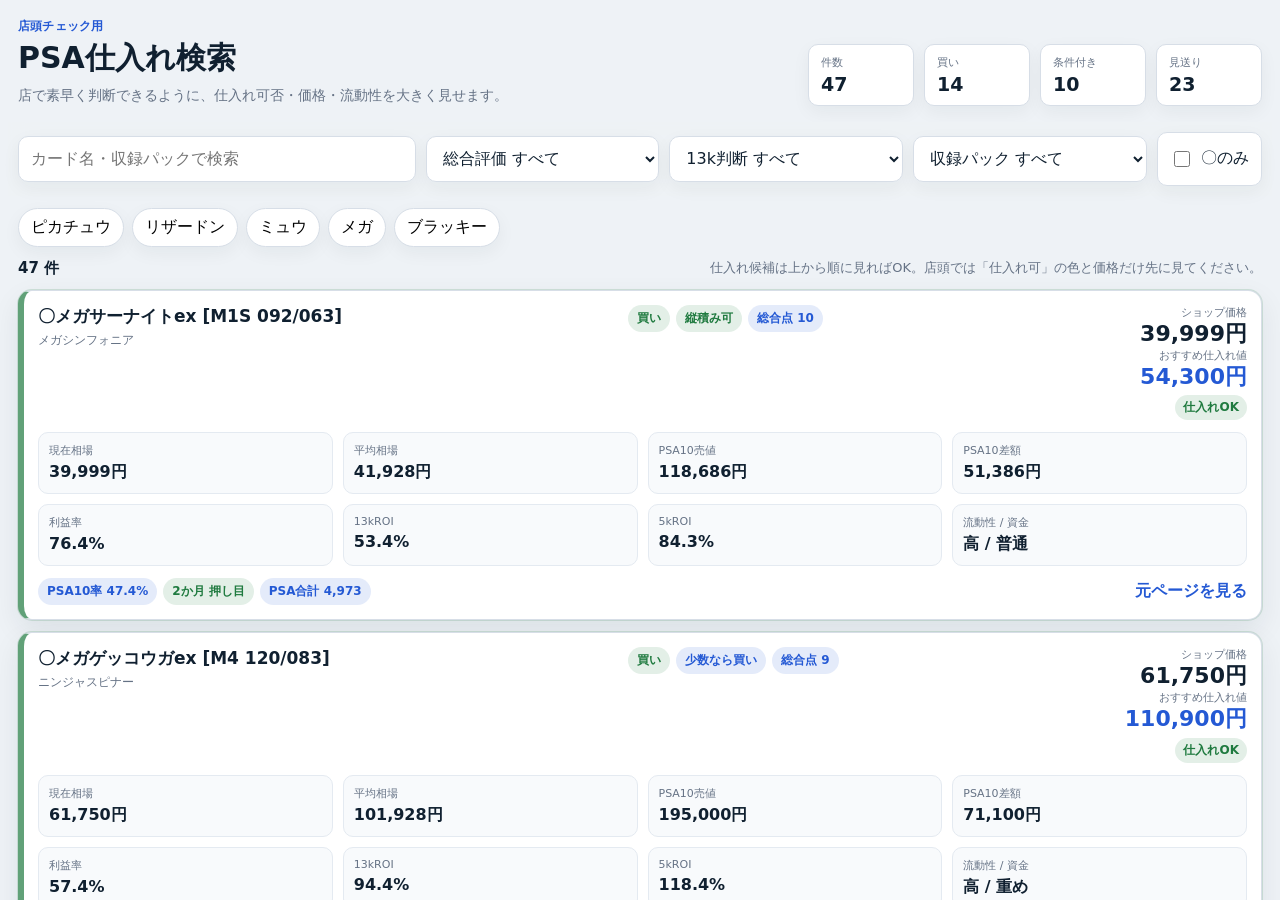
==== index.html @ 8cb0594c "Add files via upload" ====
<!doctype html>
<html lang="ja">
<head>
  <meta charset="utf-8" />
  <meta name="viewport" content="width=device-width, initial-scale=1" />
  <meta http-equiv="refresh" content="0; url=site/index.html" />
  <title>PSA仕入れ検索</title>
  <style>
    body {
      margin: 0;
      min-height: 100vh;
      display: grid;
      place-items: center;
      font-family: system-ui, -apple-system, BlinkMacSystemFont, "Segoe UI", sans-serif;
      background: #eef2f6;
      color: #102030;
    }
    a {
      color: #2459d4;
    }
  </style>
</head>
<body>
  <p>移動しています。<a href="site/index.html">開けない場合はこちら</a></p>
</body>
</html>
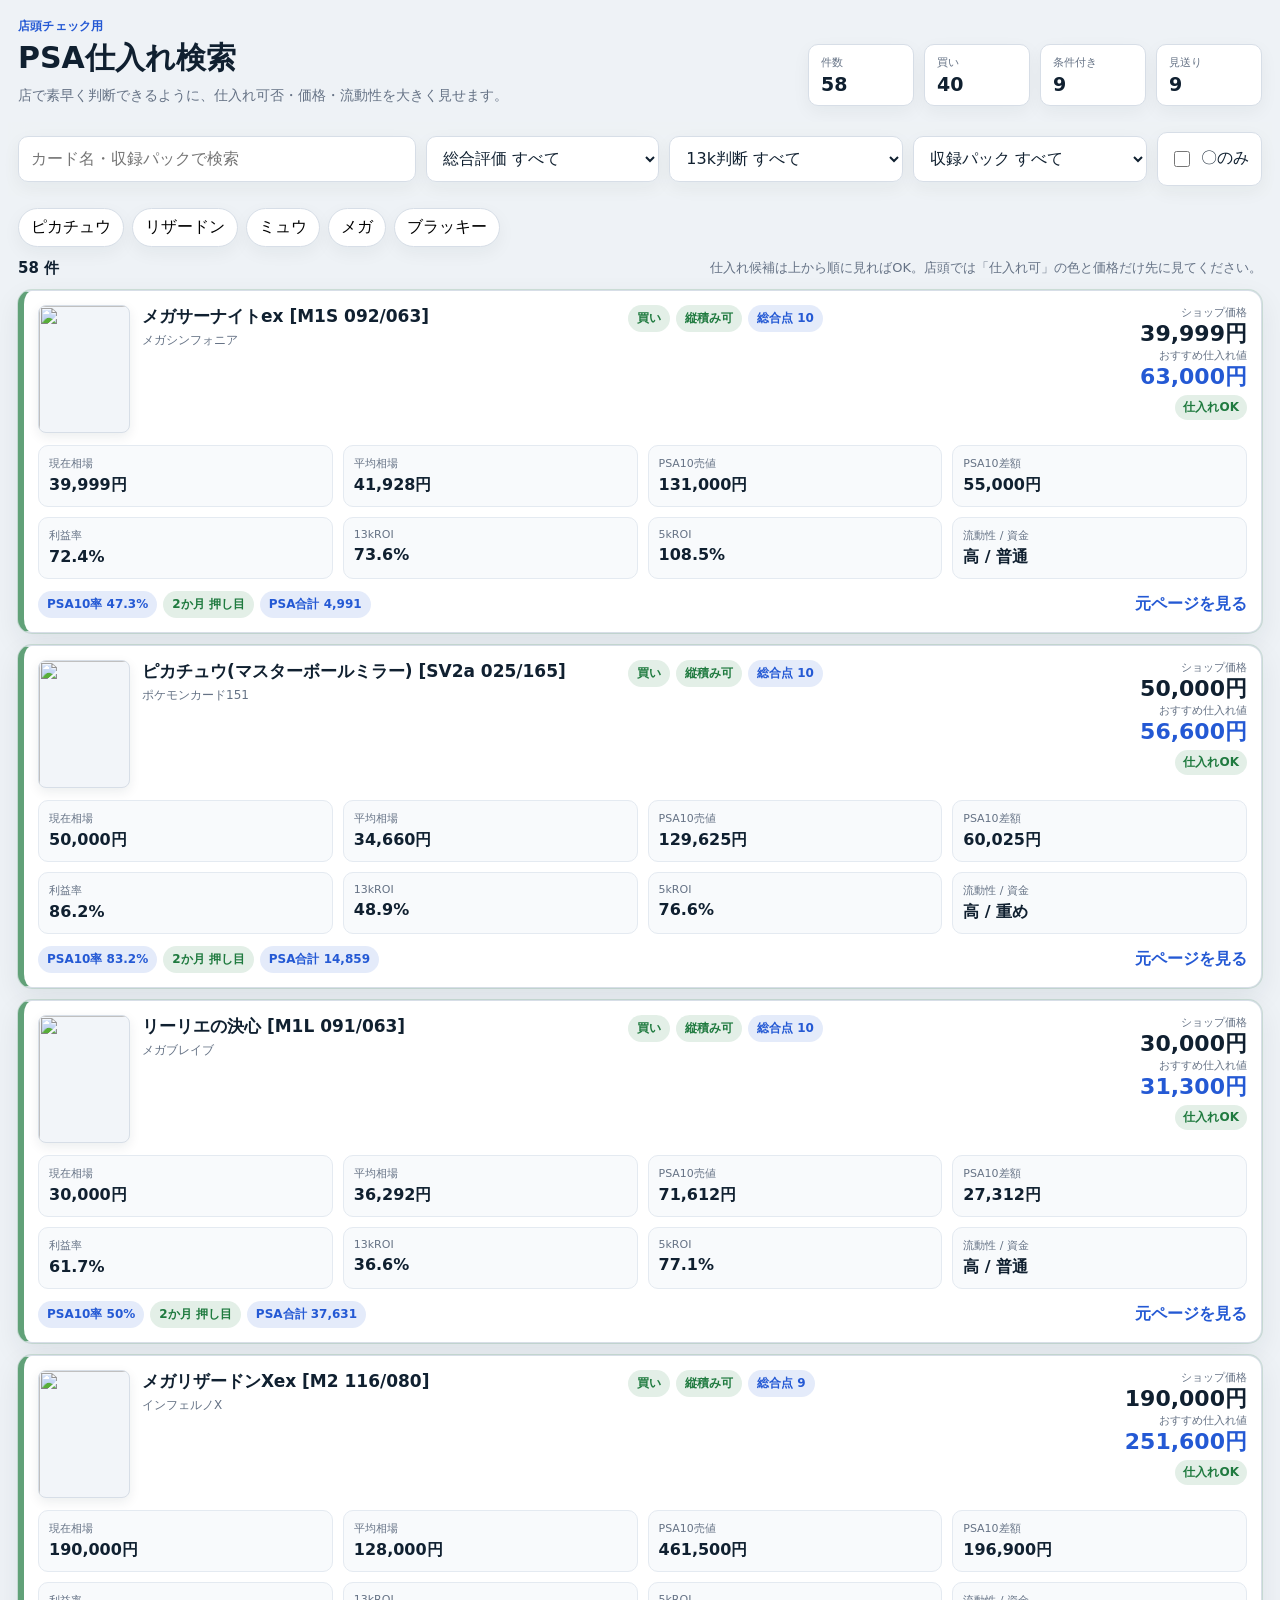
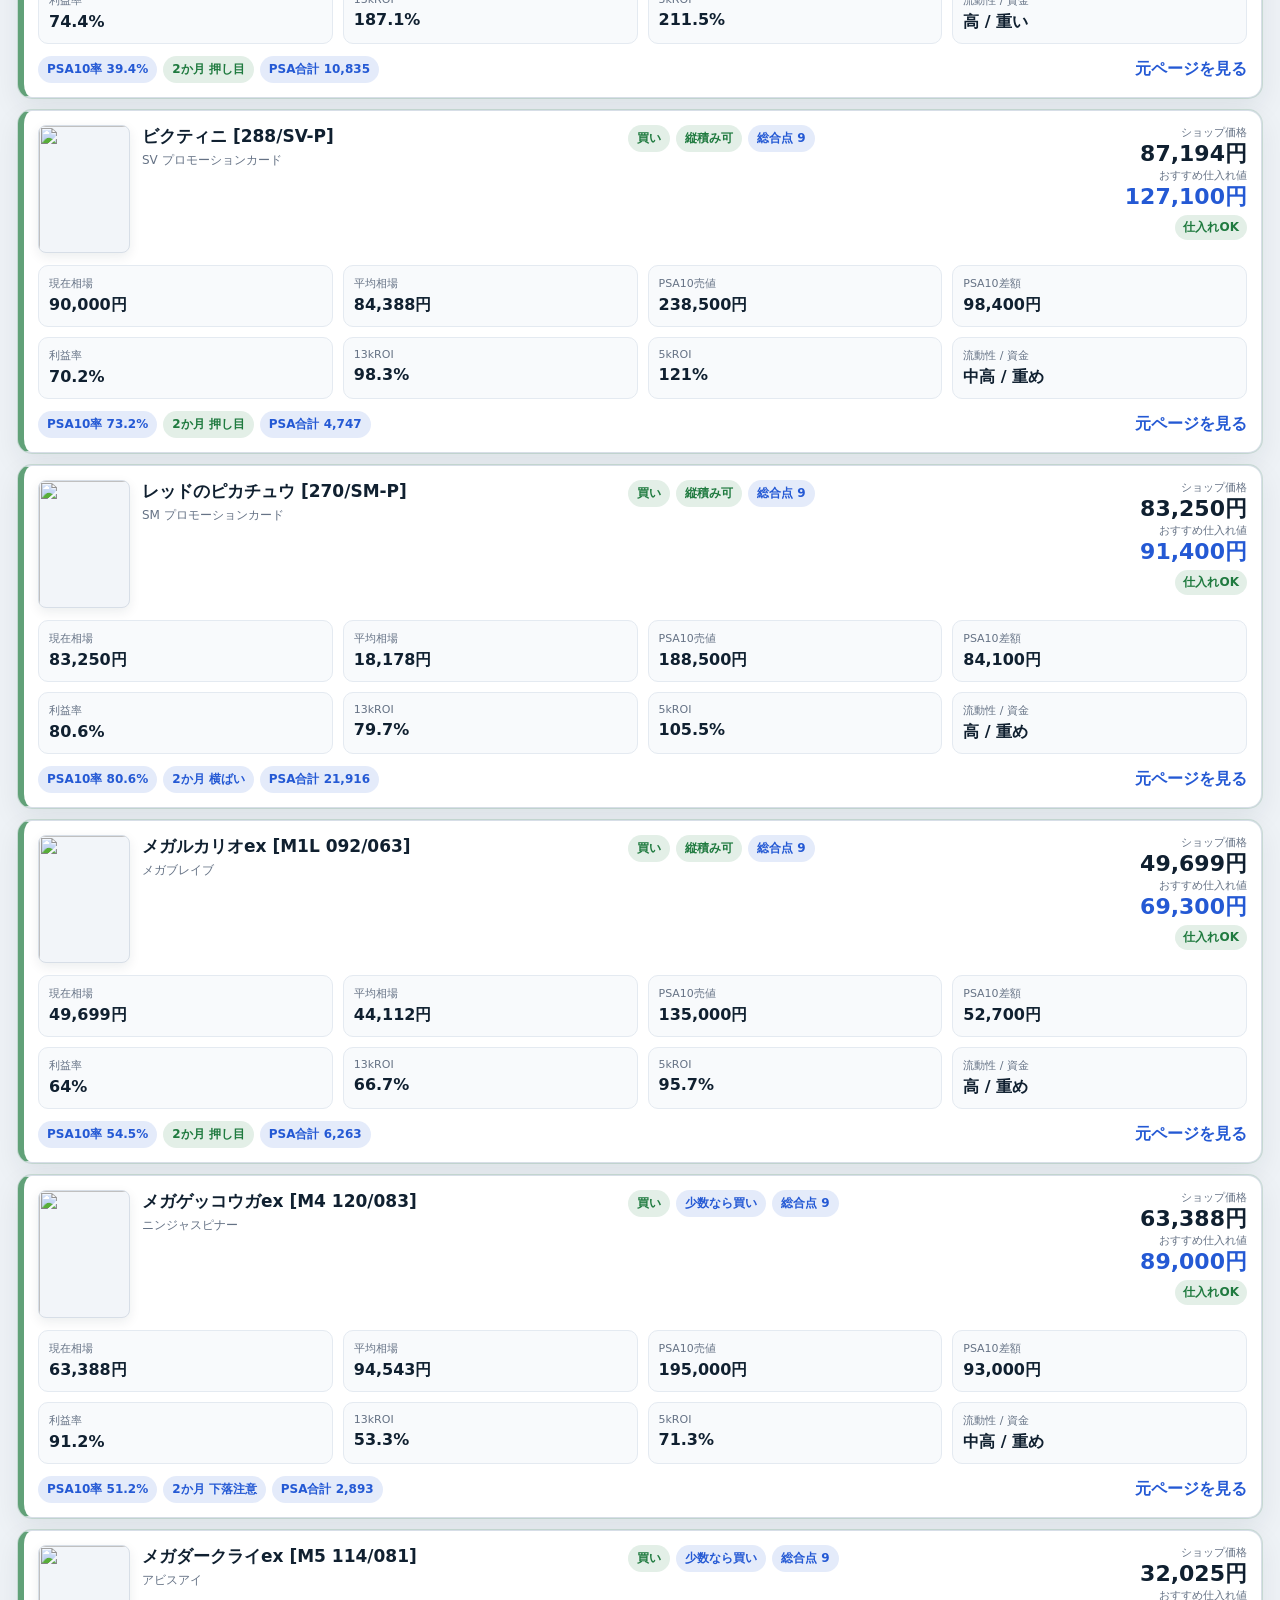
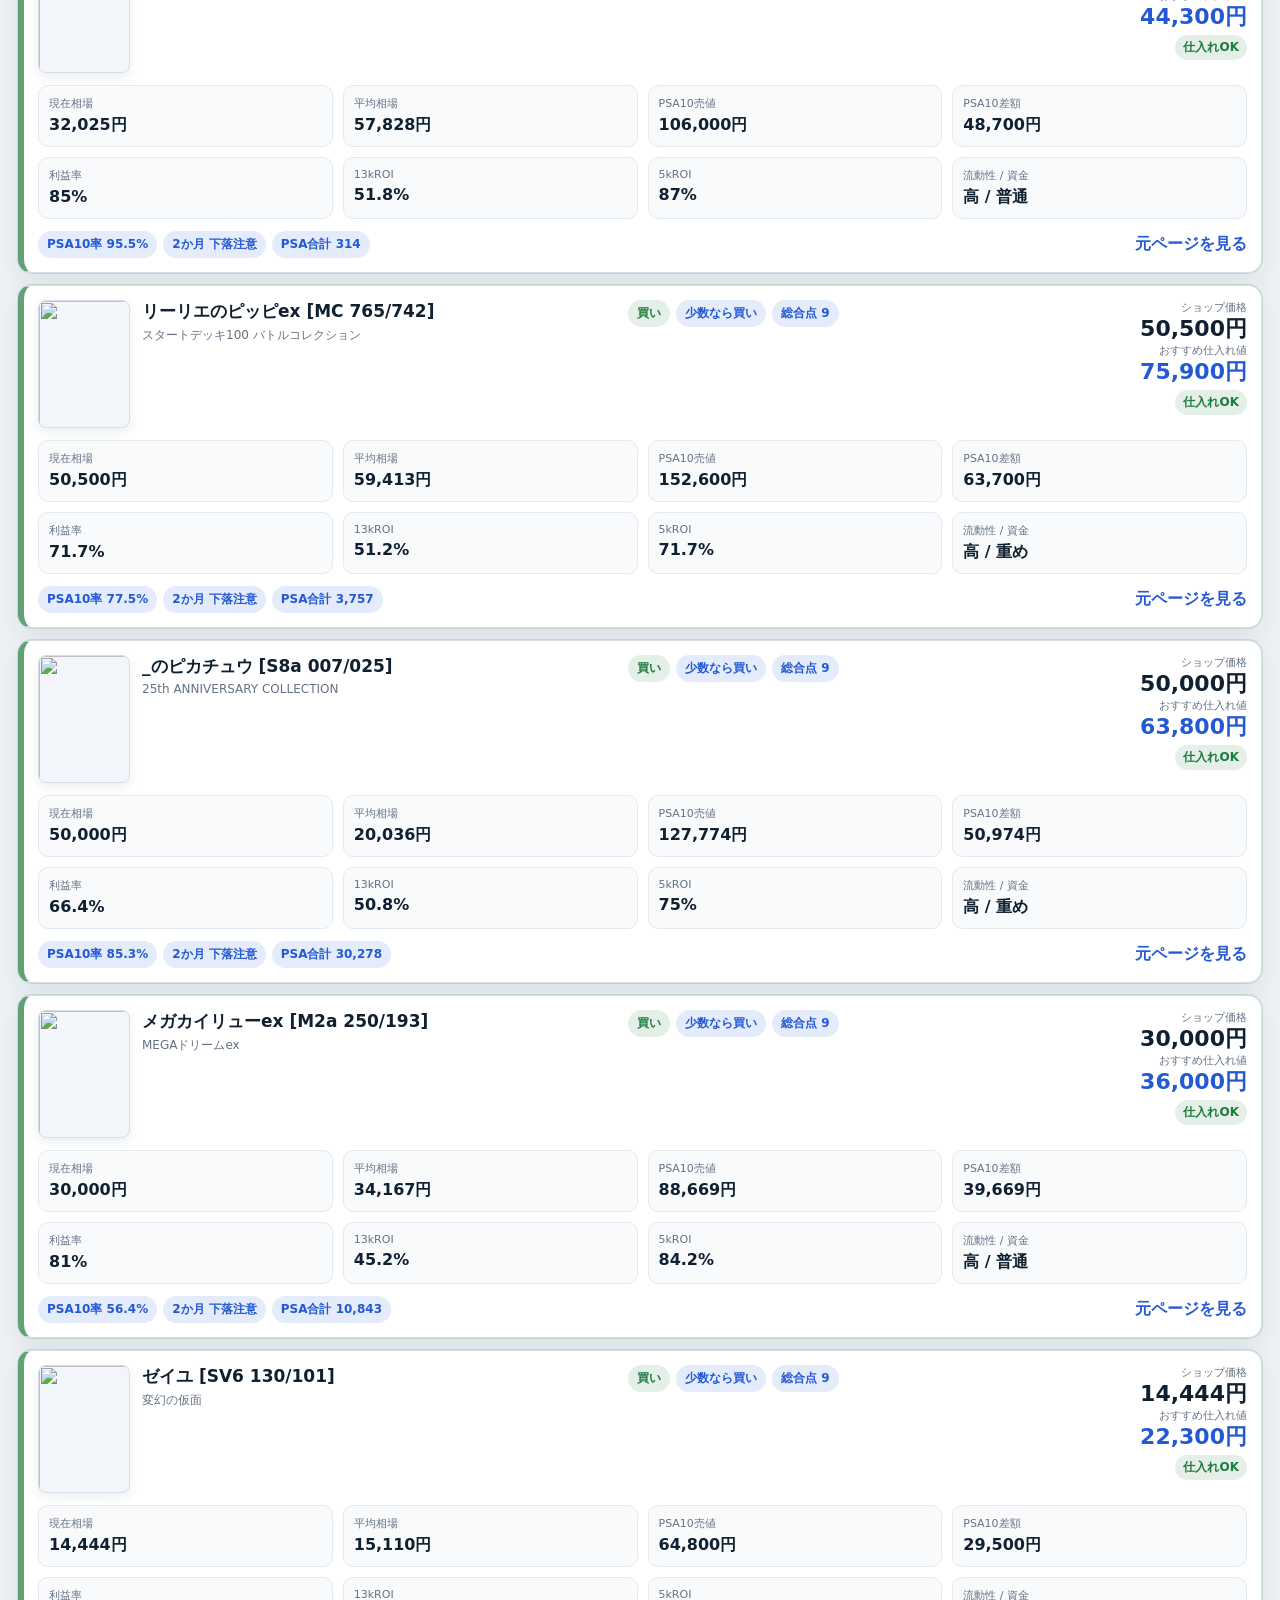
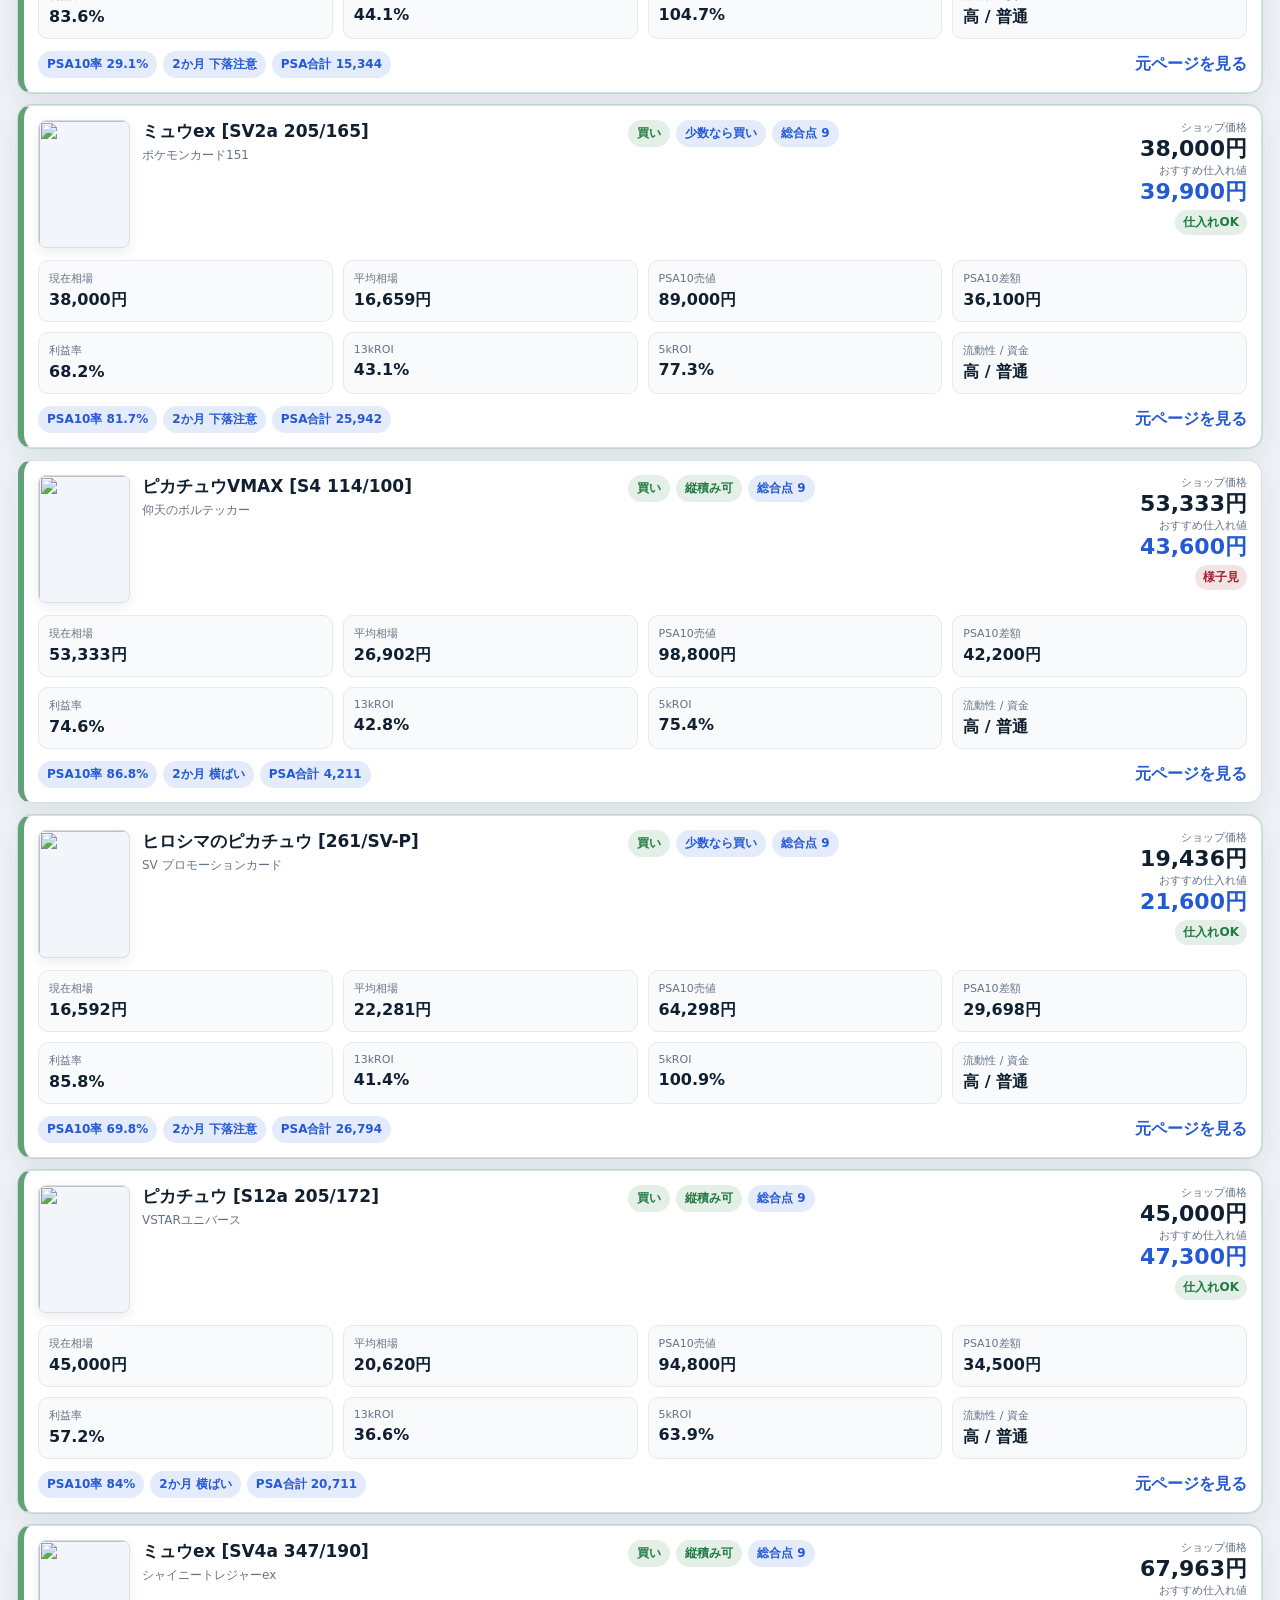
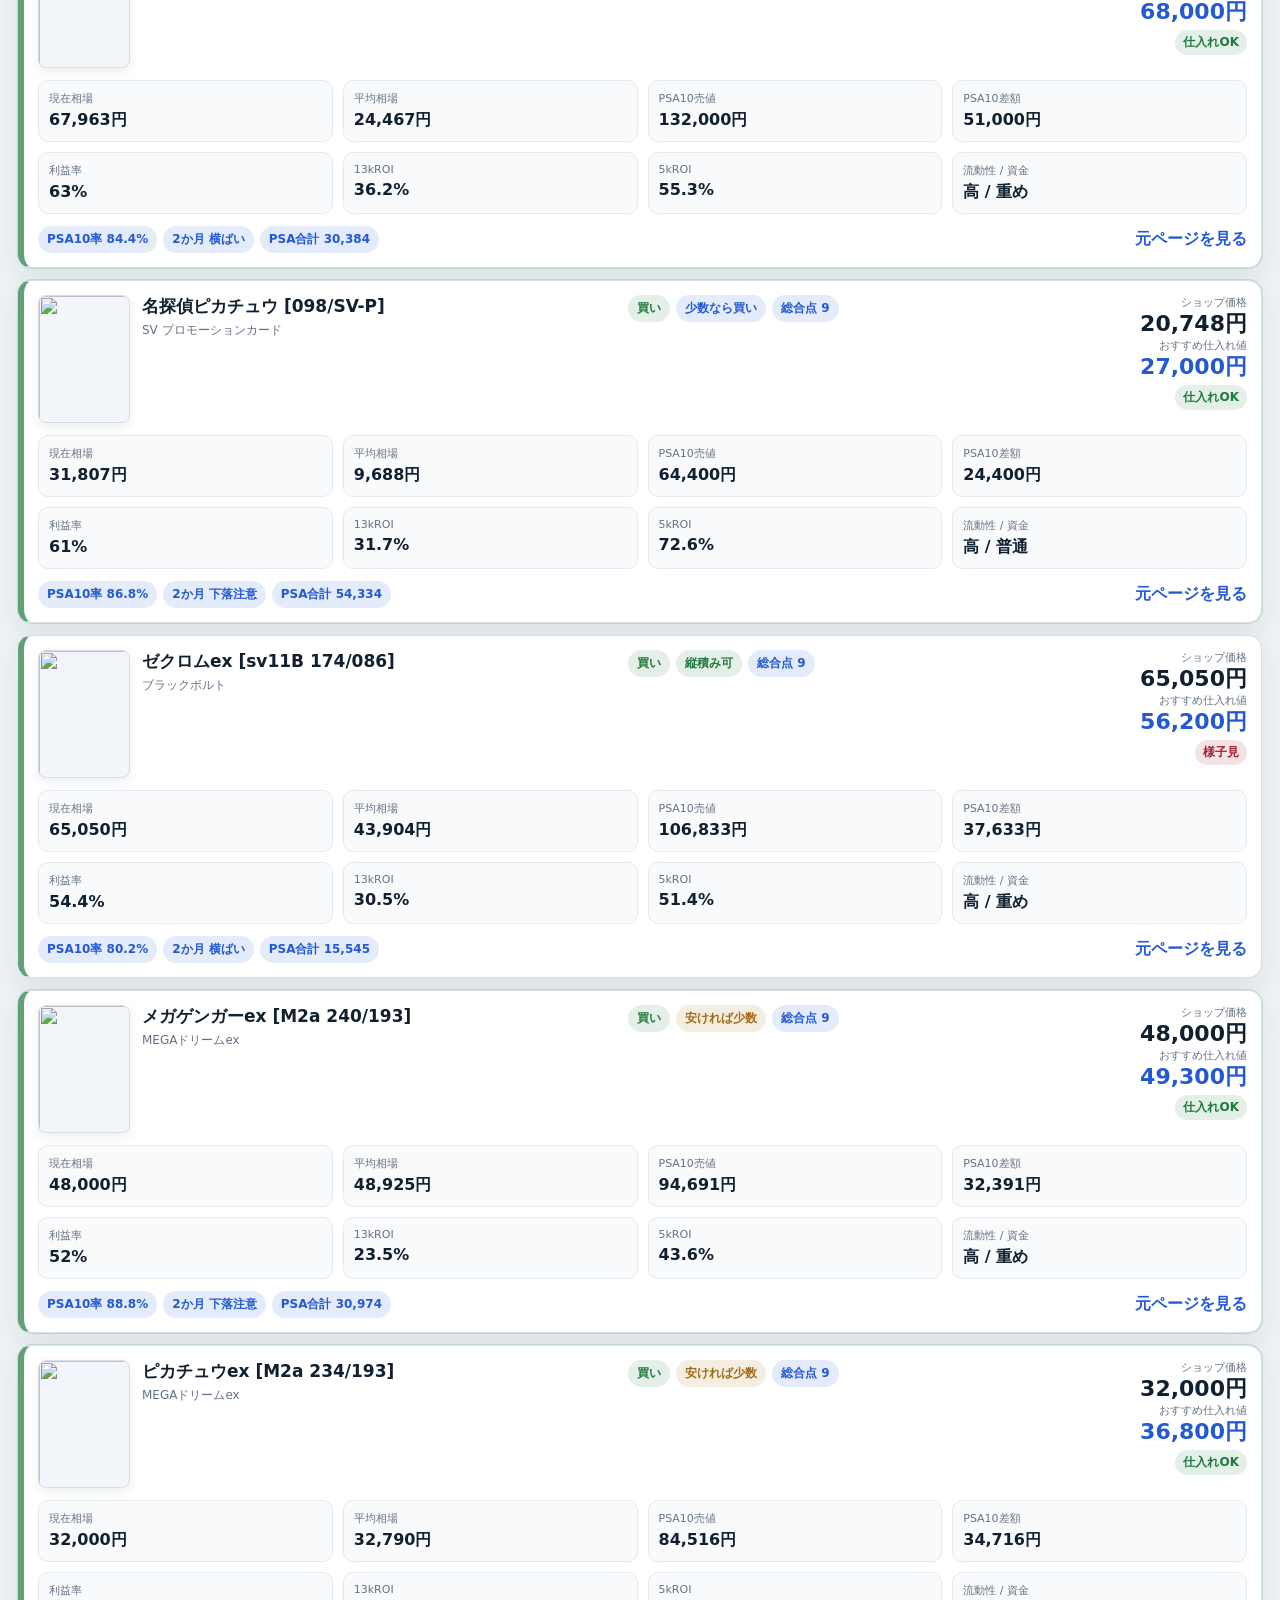
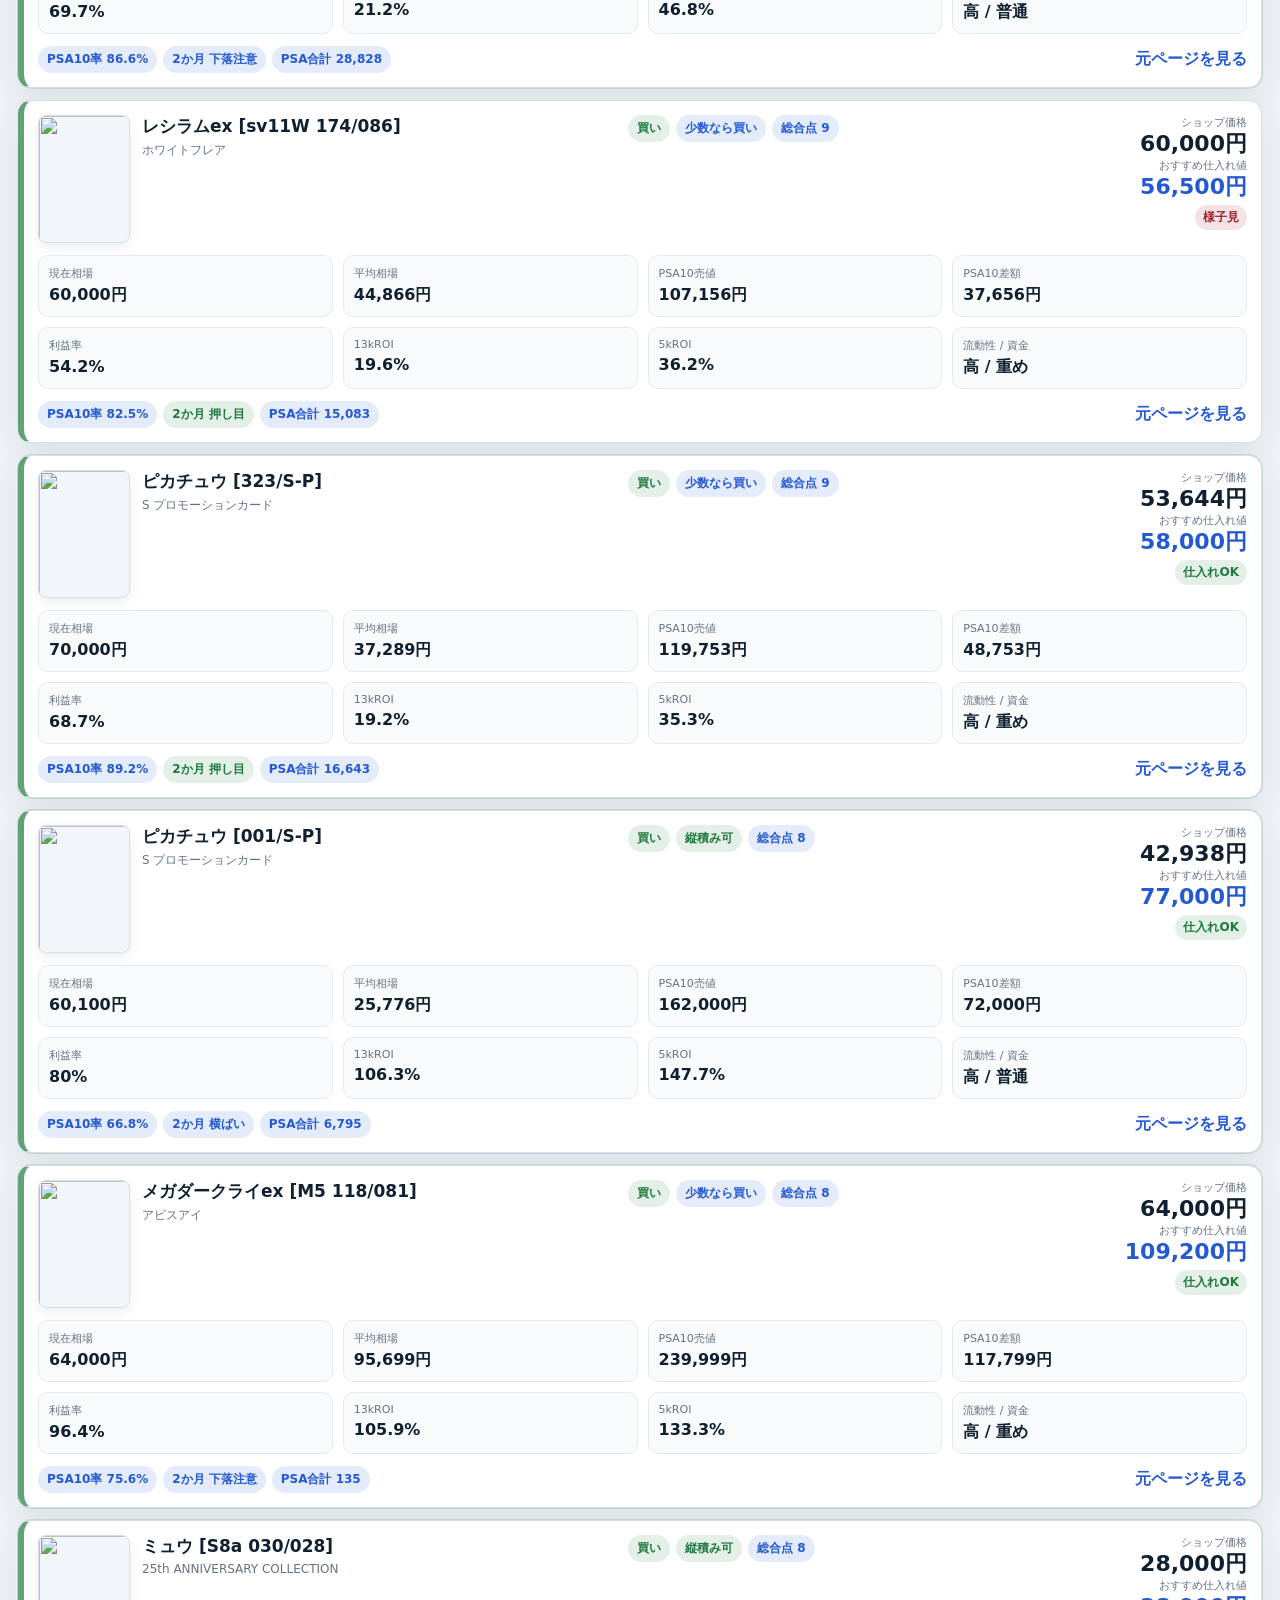
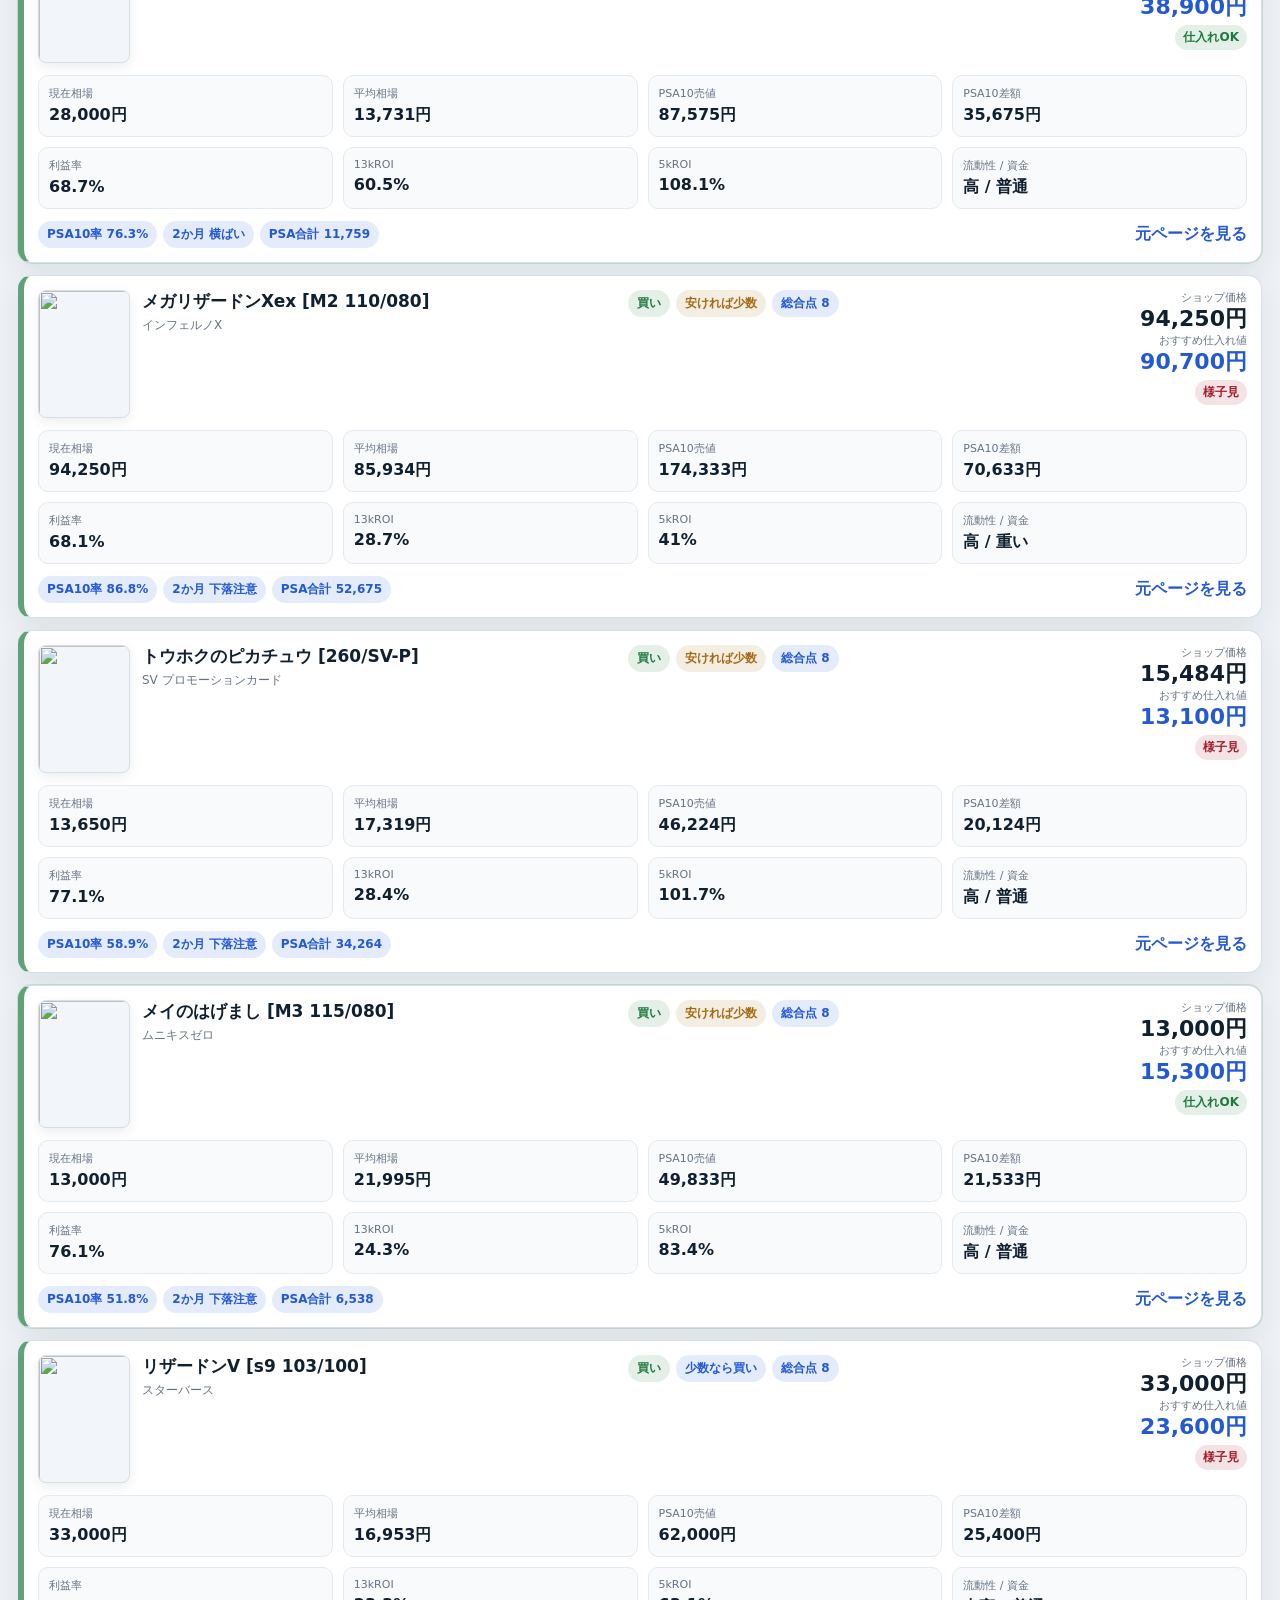
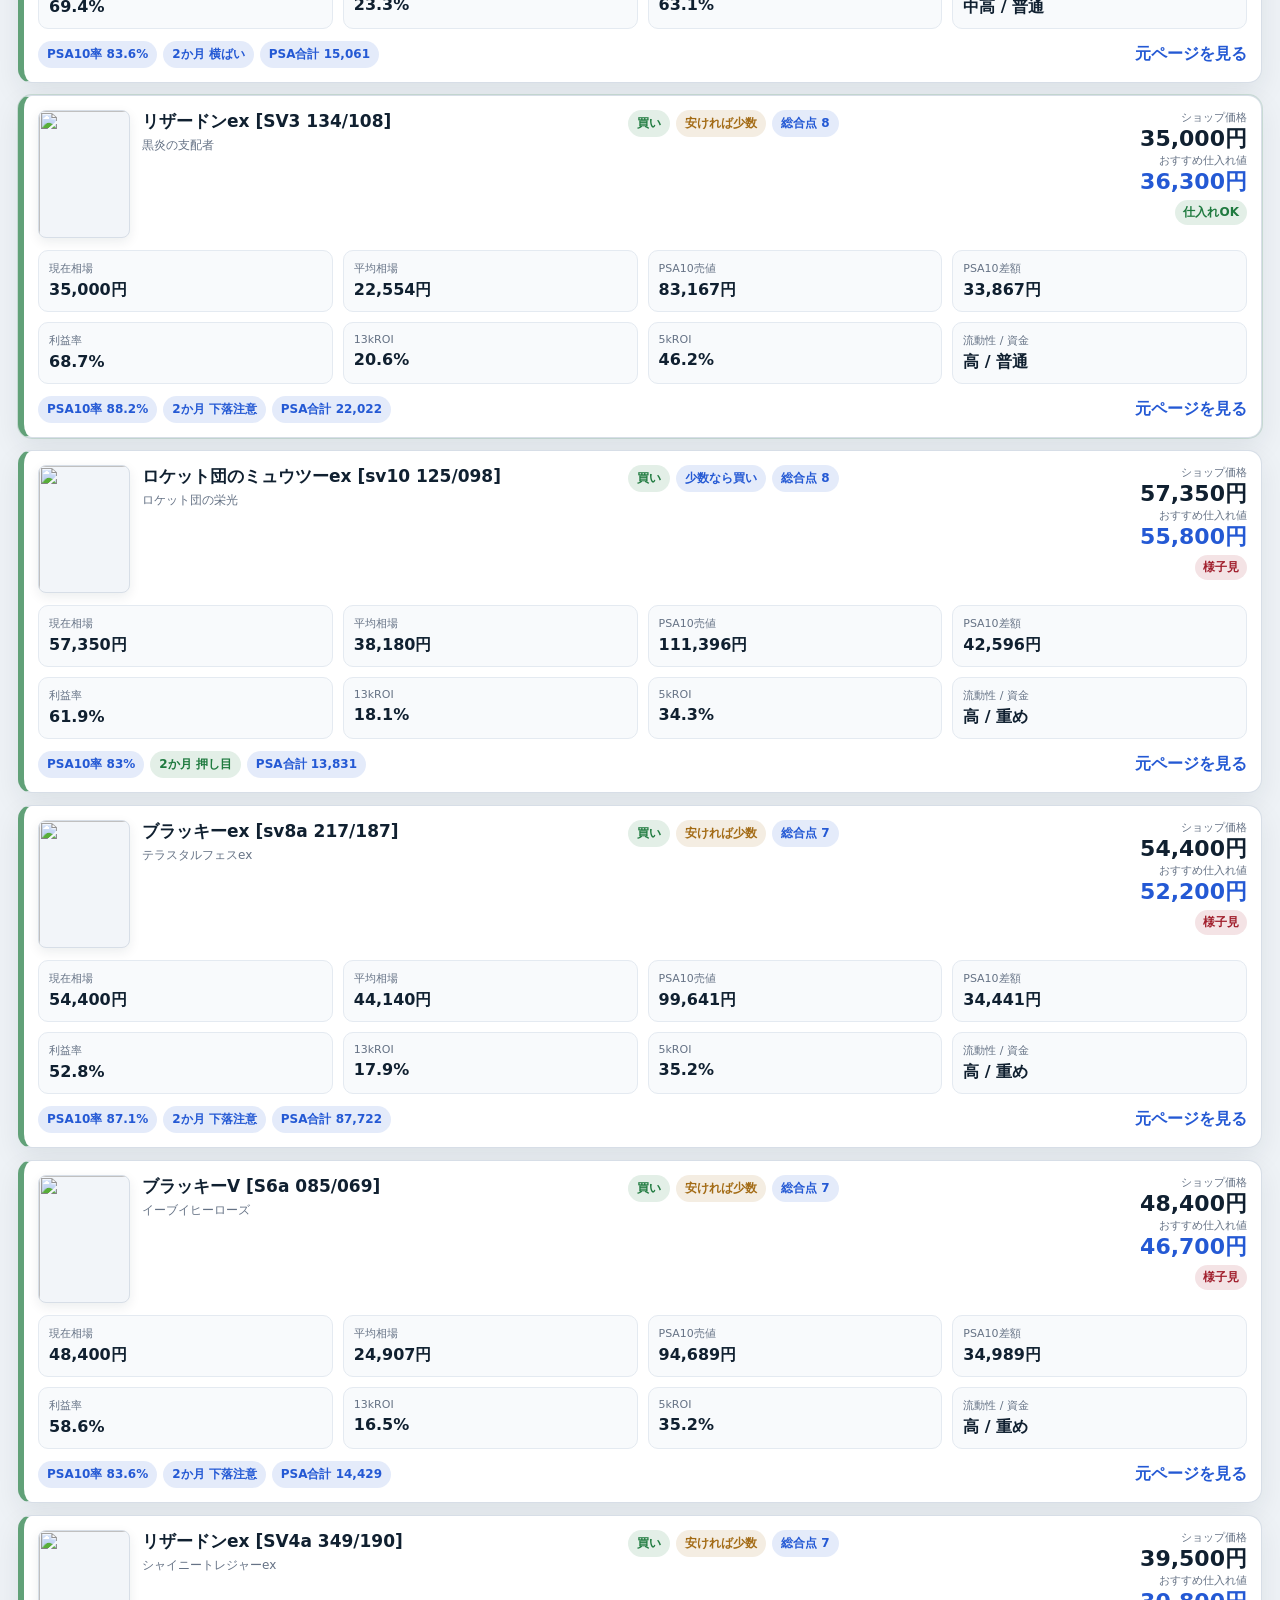
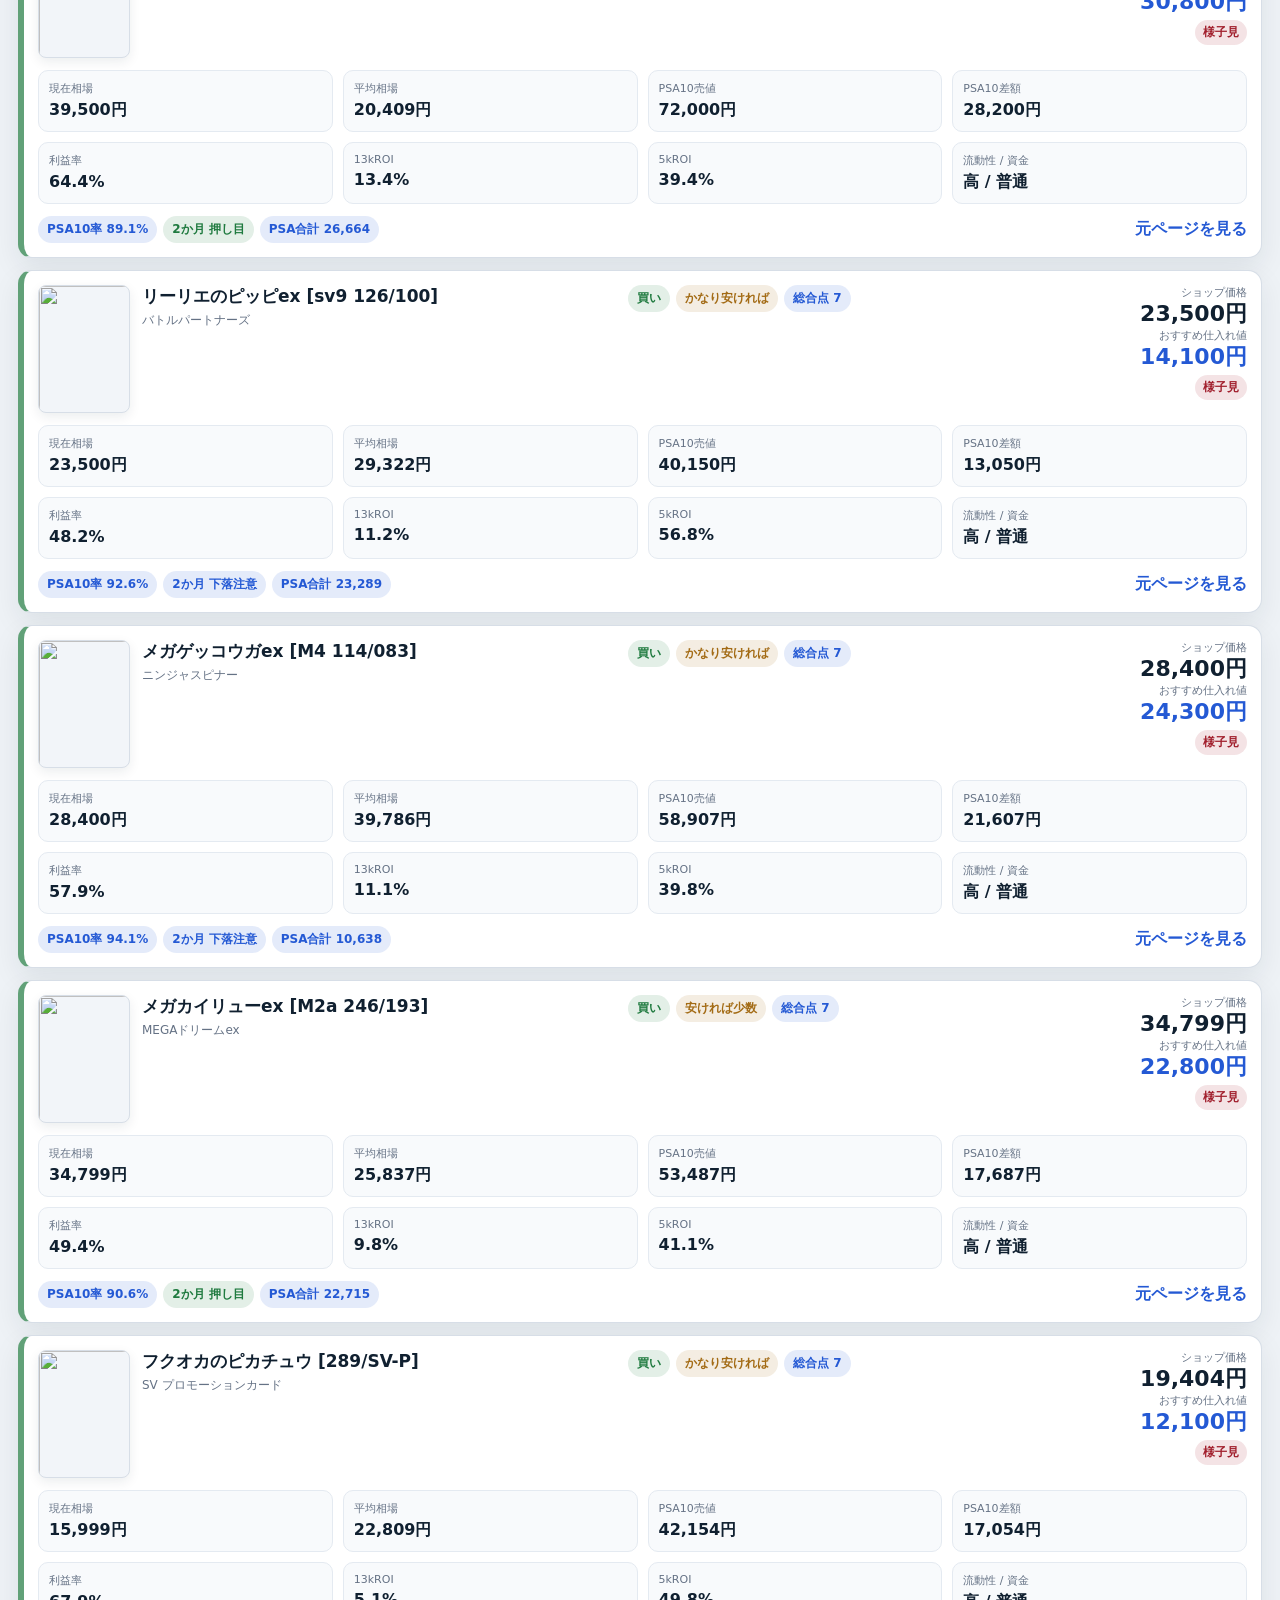
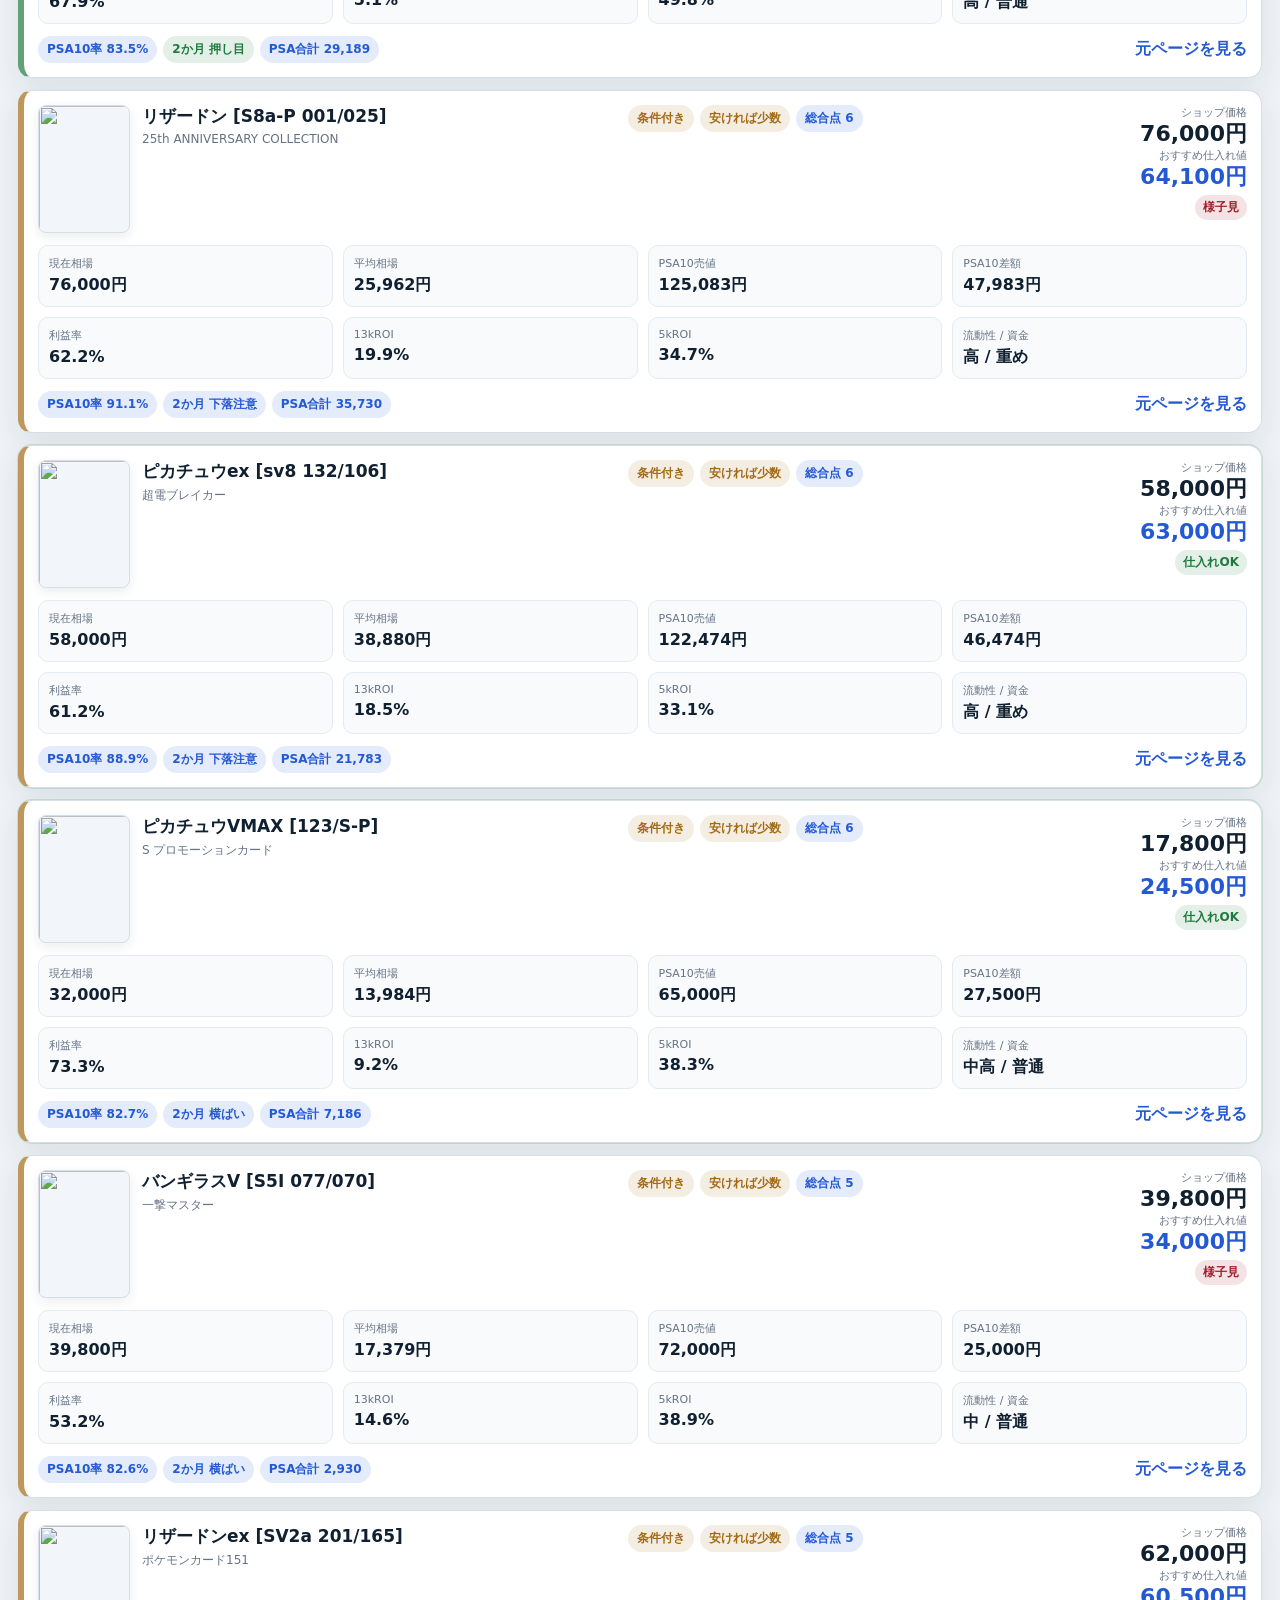
==== commit a280af56: "Add files via upload" ====
--- a/index.html
+++ b/index.html
@@ -3,24 +3,64 @@
 <head>
   <meta charset="utf-8" />
   <meta name="viewport" content="width=device-width, initial-scale=1" />
-  <meta http-equiv="refresh" content="0; url=site/index.html" />
   <title>PSA仕入れ検索</title>
-  <style>
-    body {
-      margin: 0;
-      min-height: 100vh;
-      display: grid;
-      place-items: center;
-      font-family: system-ui, -apple-system, BlinkMacSystemFont, "Segoe UI", sans-serif;
-      background: #eef2f6;
-      color: #102030;
-    }
-    a {
-      color: #2459d4;
-    }
-  </style>
+  <meta name="theme-color" content="#f4f6f8" />
+  <link rel="stylesheet" href="./styles.css" />
 </head>
 <body>
-  <p>移動しています。<a href="site/index.html">開けない場合はこちら</a></p>
+  <main class="app">
+    <header class="topbar">
+      <div class="hero-copy">
+        <div class="eyebrow">店頭チェック用</div>
+        <h1>PSA仕入れ検索</h1>
+        <p class="lead">店で素早く判断できるように、仕入れ可否・価格・流動性を大きく見せます。</p>
+      </div>
+      <div class="stats" id="stats" aria-label="集計"></div>
+    </header>
+
+    <section class="controls" aria-label="検索条件">
+      <input id="search" type="search" placeholder="カード名・収録パックで検索" />
+      <select id="evalFilter" aria-label="総合評価">
+        <option value="">総合評価 すべて</option>
+        <option value="買い">買い</option>
+        <option value="条件付き">条件付き</option>
+        <option value="見送り">見送り</option>
+      </select>
+      <select id="judgeFilter" aria-label="13k判断">
+        <option value="">13k判断 すべて</option>
+        <option value="縦積み可">縦積み可</option>
+        <option value="少数なら買い">少数なら買い</option>
+        <option value="安ければ少数">安ければ少数</option>
+        <option value="かなり安ければ">かなり安ければ</option>
+        <option value="見送り">見送り</option>
+      </select>
+      <select id="packFilter" aria-label="収録パック">
+        <option value="">収録パック すべて</option>
+      </select>
+      <label class="toggle">
+        <input id="onlyCircle" type="checkbox" />
+        <span>〇のみ</span>
+      </label>
+    </section>
+
+    <section class="quick" aria-label="クイック検索">
+      <button data-term="ピカチュウ">ピカチュウ</button>
+      <button data-term="リザードン">リザードン</button>
+      <button data-term="ミュウ">ミュウ</button>
+      <button data-term="メガ">メガ</button>
+      <button data-term="ブラッキー">ブラッキー</button>
+    </section>
+
+    <section class="results">
+      <div class="results-head">
+        <div class="result-count" id="resultCount"></div>
+        <div class="hint">仕入れ候補は上から順に見ればOK。店頭では「仕入れ可」の色と価格だけ先に見てください。</div>
+      </div>
+      <div id="list" class="list"></div>
+    </section>
+  </main>
+
+  <script src="./data.js"></script>
+  <script src="./app.js"></script>
 </body>
 </html>
--- a/styles.css
+++ b/styles.css
@@ -0,0 +1,412 @@
+:root {
+  color-scheme: light;
+  --bg: #eef2f6;
+  --panel: #ffffff;
+  --panel-soft: #f8fafc;
+  --text: #102030;
+  --muted: #657285;
+  --border: #d7dee7;
+  --accent: #2459d4;
+  --good: #1f7a3f;
+  --warn: #a36b15;
+  --bad: #a11f2d;
+  --shadow: 0 10px 28px rgba(16, 32, 48, 0.08);
+  --shadow-soft: 0 6px 18px rgba(16, 32, 48, 0.05);
+}
+
+* { box-sizing: border-box; }
+html, body { margin: 0; min-height: 100%; background: var(--bg); color: var(--text); font-family: system-ui, -apple-system, BlinkMacSystemFont, "Segoe UI", sans-serif; }
+body { padding: 18px; }
+
+.app {
+  max-width: 1360px;
+  margin: 0 auto;
+}
+
+.topbar {
+  display: flex;
+  justify-content: space-between;
+  gap: 16px;
+  align-items: end;
+  margin-bottom: 16px;
+}
+
+.hero-copy {
+  max-width: 700px;
+}
+
+.eyebrow {
+  font-size: 12px;
+  font-weight: 800;
+  letter-spacing: .02em;
+  color: var(--accent);
+  margin-bottom: 6px;
+}
+
+h1 {
+  margin: 0;
+  font-size: 30px;
+  line-height: 1.15;
+}
+
+.lead {
+  margin: 8px 0 0;
+  color: var(--muted);
+  font-size: 14px;
+  line-height: 1.6;
+}
+
+.stats {
+  display: flex;
+  gap: 10px;
+  flex-wrap: wrap;
+  justify-content: flex-end;
+}
+
+.stat {
+  background: var(--panel);
+  border: 1px solid var(--border);
+  border-radius: 10px;
+  padding: 10px 12px;
+  box-shadow: var(--shadow-soft);
+  min-width: 106px;
+}
+.stat .k {
+  display: block;
+  font-size: 11px;
+  color: var(--muted);
+}
+.stat .v {
+  display: block;
+  font-size: 19px;
+  font-weight: 800;
+  margin-top: 3px;
+}
+
+.controls,
+.quick,
+.results-head,
+.list {
+  margin-bottom: 12px;
+}
+
+.controls {
+  position: sticky;
+  top: 0;
+  z-index: 4;
+  display: grid;
+  grid-template-columns: minmax(240px, 1.7fr) repeat(3, minmax(145px, 1fr)) auto;
+  gap: 10px;
+  align-items: center;
+  padding: 10px;
+  margin-inline: -10px;
+  background: rgba(238, 242, 246, 0.9);
+  backdrop-filter: blur(10px);
+}
+
+input,
+select,
+button {
+  font: inherit;
+}
+
+input,
+select {
+  width: 100%;
+  min-height: 46px;
+  border: 1px solid var(--border);
+  border-radius: 10px;
+  background: var(--panel);
+  color: var(--text);
+  padding: 0 12px;
+  box-shadow: var(--shadow-soft);
+}
+
+input:focus,
+select:focus {
+  outline: 2px solid rgba(36, 89, 212, 0.18);
+  border-color: #97b1ef;
+}
+
+.toggle {
+  display: inline-flex;
+  align-items: center;
+  gap: 8px;
+  min-height: 46px;
+  padding: 0 12px;
+  border: 1px solid var(--border);
+  border-radius: 10px;
+  background: var(--panel);
+  box-shadow: var(--shadow-soft);
+  white-space: nowrap;
+}
+.toggle input {
+  width: 16px;
+  height: 16px;
+  box-shadow: none;
+}
+
+.quick {
+  display: flex;
+  gap: 8px;
+  flex-wrap: wrap;
+}
+.quick button {
+  border: 1px solid var(--border);
+  background: var(--panel);
+  border-radius: 999px;
+  padding: 8px 12px;
+  cursor: pointer;
+  box-shadow: var(--shadow-soft);
+}
+.quick button:hover {
+  border-color: #bac7db;
+}
+
+.results-head {
+  display: flex;
+  justify-content: space-between;
+  gap: 12px;
+  align-items: center;
+  color: var(--muted);
+  font-size: 13px;
+}
+
+.result-count {
+  font-weight: 800;
+  color: var(--text);
+  font-size: 15px;
+}
+
+.list {
+  display: grid;
+  gap: 12px;
+}
+
+.row {
+  background: var(--panel);
+  border: 1px solid var(--border);
+  border-radius: 14px;
+  padding: 14px;
+  box-shadow: var(--shadow);
+}
+
+.row-good { border-left: 6px solid rgba(31, 122, 63, 0.7); }
+.row-warn { border-left: 6px solid rgba(163, 107, 21, 0.7); }
+.row-bad { border-left: 6px solid rgba(161, 31, 45, 0.7); }
+.row-buyable {
+  box-shadow: 0 0 0 1px rgba(31, 122, 63, 0.16), var(--shadow);
+}
+
+.row-head {
+  display: grid;
+  grid-template-columns: minmax(0, 2fr) minmax(220px, 1.3fr) minmax(180px, 0.8fr);
+  gap: 12px;
+  align-items: start;
+}
+
+.name-block {
+  display: flex;
+  gap: 12px;
+  align-items: flex-start;
+  min-width: 0;
+}
+
+.name-copy {
+  min-width: 0;
+}
+
+.card-art {
+  width: 92px;
+  height: 128px;
+  object-fit: cover;
+  border-radius: 8px;
+  border: 1px solid #d7dee7;
+  background: #f2f5f9;
+  flex: 0 0 auto;
+  box-shadow: 0 4px 12px rgba(16, 32, 48, 0.08);
+}
+
+.name {
+  font-size: 17px;
+  font-weight: 800;
+  line-height: 1.35;
+}
+
+.pack {
+  margin-top: 4px;
+  color: var(--muted);
+  font-size: 12px;
+}
+
+.row-badges {
+  display: flex;
+  flex-wrap: wrap;
+  gap: 6px;
+}
+
+.price-stack {
+  display: grid;
+  justify-items: end;
+  gap: 2px;
+  text-align: right;
+}
+
+.price-label {
+  color: var(--muted);
+  font-size: 11px;
+}
+
+.price-value {
+  font-size: 22px;
+  line-height: 1.1;
+  font-weight: 900;
+}
+.price-value.accent {
+  color: var(--accent);
+}
+
+.price-state {
+  margin-top: 4px;
+  font-size: 12px;
+  font-weight: 800;
+  padding: 4px 8px;
+  border-radius: 999px;
+}
+.price-state.ok {
+  background: rgba(31, 122, 63, 0.12);
+  color: var(--good);
+}
+.price-state.ng {
+  background: rgba(161, 31, 45, 0.12);
+  color: var(--bad);
+}
+
+.meta-grid {
+  display: grid;
+  grid-template-columns: repeat(4, minmax(120px, 1fr));
+  gap: 10px;
+  margin-top: 12px;
+}
+
+.kv {
+  background: var(--panel-soft);
+  border: 1px solid #e4eaf1;
+  border-radius: 10px;
+  padding: 10px;
+}
+.kv .k {
+  display: block;
+  font-size: 11px;
+  color: var(--muted);
+}
+.kv .v {
+  display: block;
+  margin-top: 4px;
+  font-size: 16px;
+  font-weight: 800;
+}
+
+.foot {
+  margin-top: 12px;
+  display: flex;
+  justify-content: space-between;
+  gap: 12px;
+  align-items: center;
+  flex-wrap: wrap;
+}
+
+.badges {
+  display: flex;
+  flex-wrap: wrap;
+  gap: 6px;
+}
+
+.badge {
+  display: inline-flex;
+  align-items: center;
+  gap: 4px;
+  border-radius: 999px;
+  padding: 5px 9px;
+  font-size: 12px;
+  font-weight: 800;
+  white-space: nowrap;
+}
+.b-good { background: rgba(31, 122, 63, 0.12); color: var(--good); }
+.b-warn { background: rgba(163, 107, 21, 0.12); color: var(--warn); }
+.b-bad { background: rgba(161, 31, 45, 0.12); color: var(--bad); }
+.b-info { background: rgba(36, 89, 212, 0.12); color: var(--accent); }
+
+.muted {
+  color: var(--muted);
+}
+
+.link {
+  color: var(--accent);
+  text-decoration: none;
+  font-weight: 800;
+}
+
+@media (max-width: 1080px) {
+  .controls {
+    grid-template-columns: 1fr 1fr;
+  }
+  .row-head {
+    grid-template-columns: 1fr 1fr;
+  }
+  .name-block {
+    align-items: center;
+  }
+  .card-art {
+    width: 84px;
+    height: 117px;
+  }
+  .price-stack {
+    justify-items: start;
+    text-align: left;
+  }
+  .meta-grid {
+    grid-template-columns: repeat(2, minmax(120px, 1fr));
+  }
+}
+
+@media (max-width: 720px) {
+  body {
+    padding: 12px;
+  }
+  h1 {
+    font-size: 24px;
+  }
+  .topbar {
+    flex-direction: column;
+    align-items: start;
+  }
+  .stats {
+    justify-content: start;
+  }
+  .controls {
+    grid-template-columns: 1fr;
+    position: static;
+    margin-inline: 0;
+    padding: 0;
+    background: transparent;
+    backdrop-filter: none;
+  }
+  .row-head {
+    grid-template-columns: 1fr;
+  }
+  .name-block {
+    align-items: center;
+  }
+  .card-art {
+    width: 76px;
+    height: 106px;
+  }
+  .meta-grid {
+    grid-template-columns: 1fr;
+  }
+  .results-head {
+    flex-direction: column;
+    align-items: start;
+  }
+}
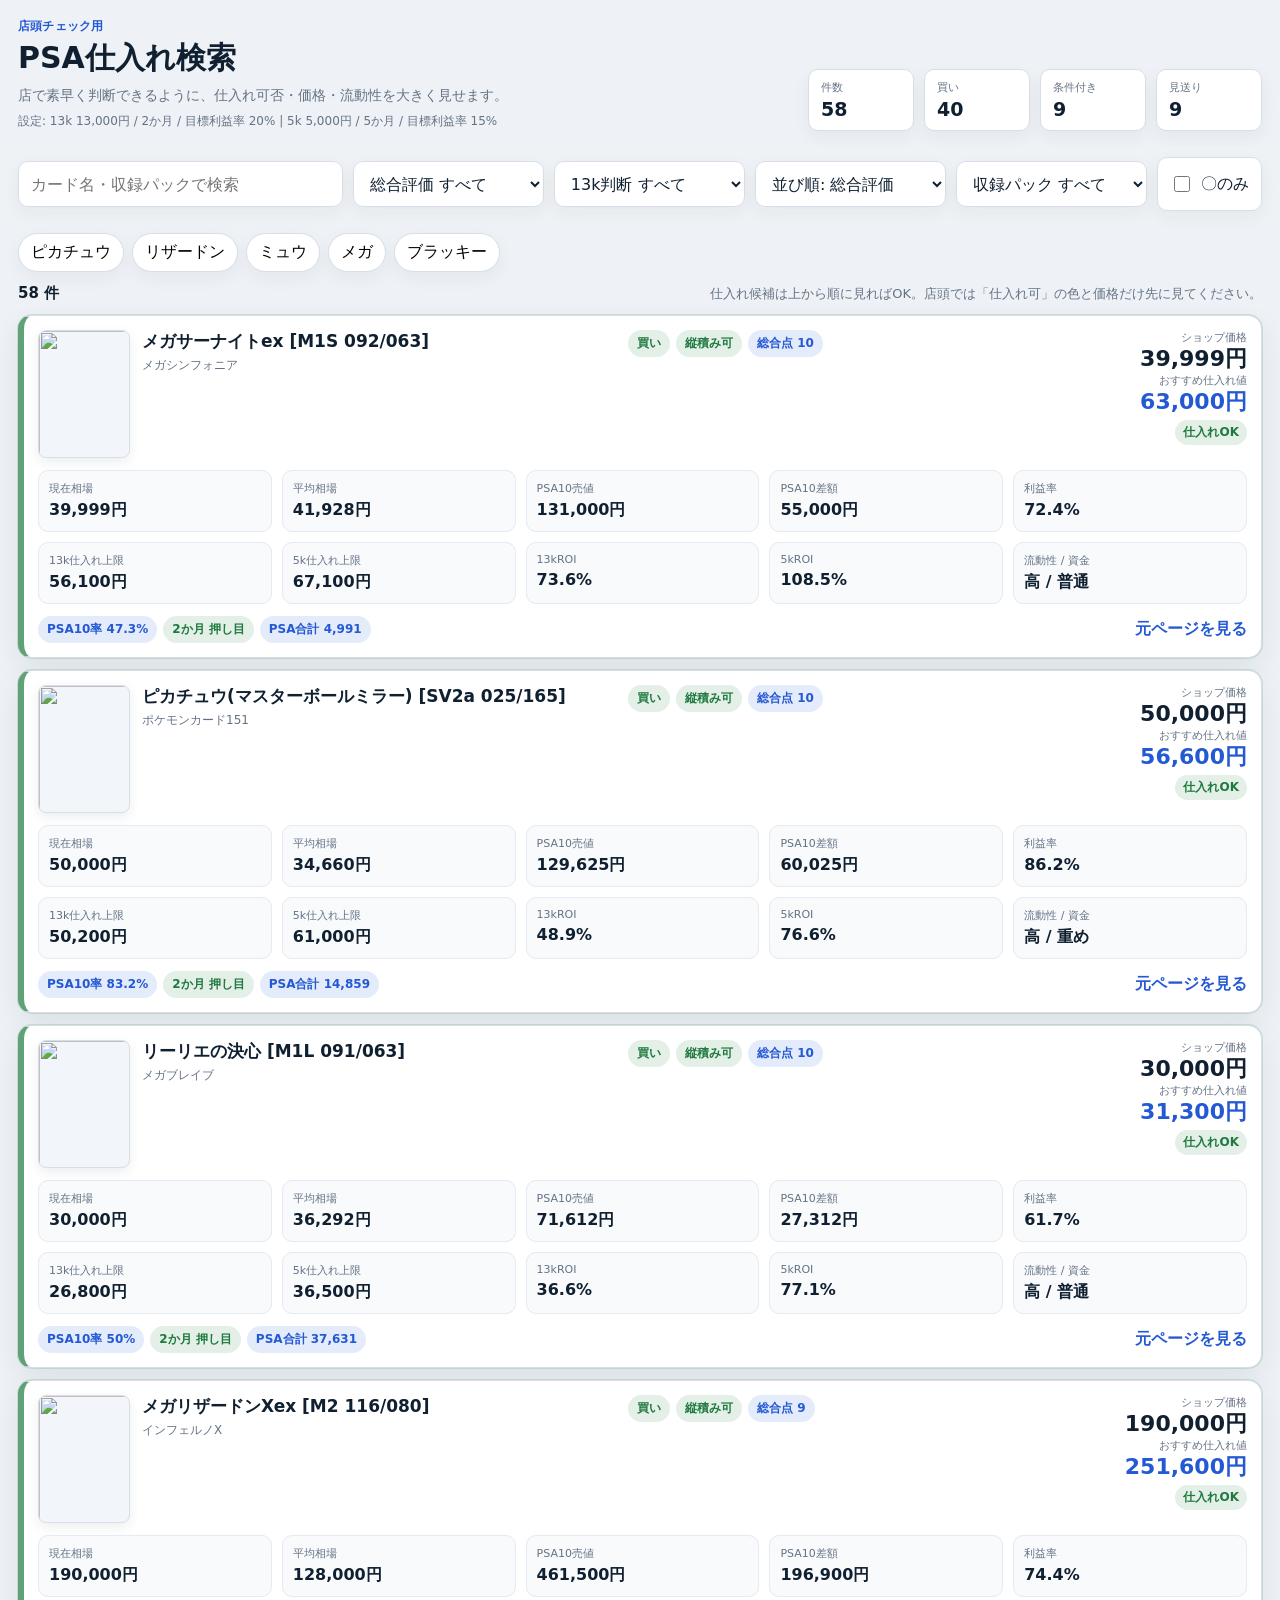
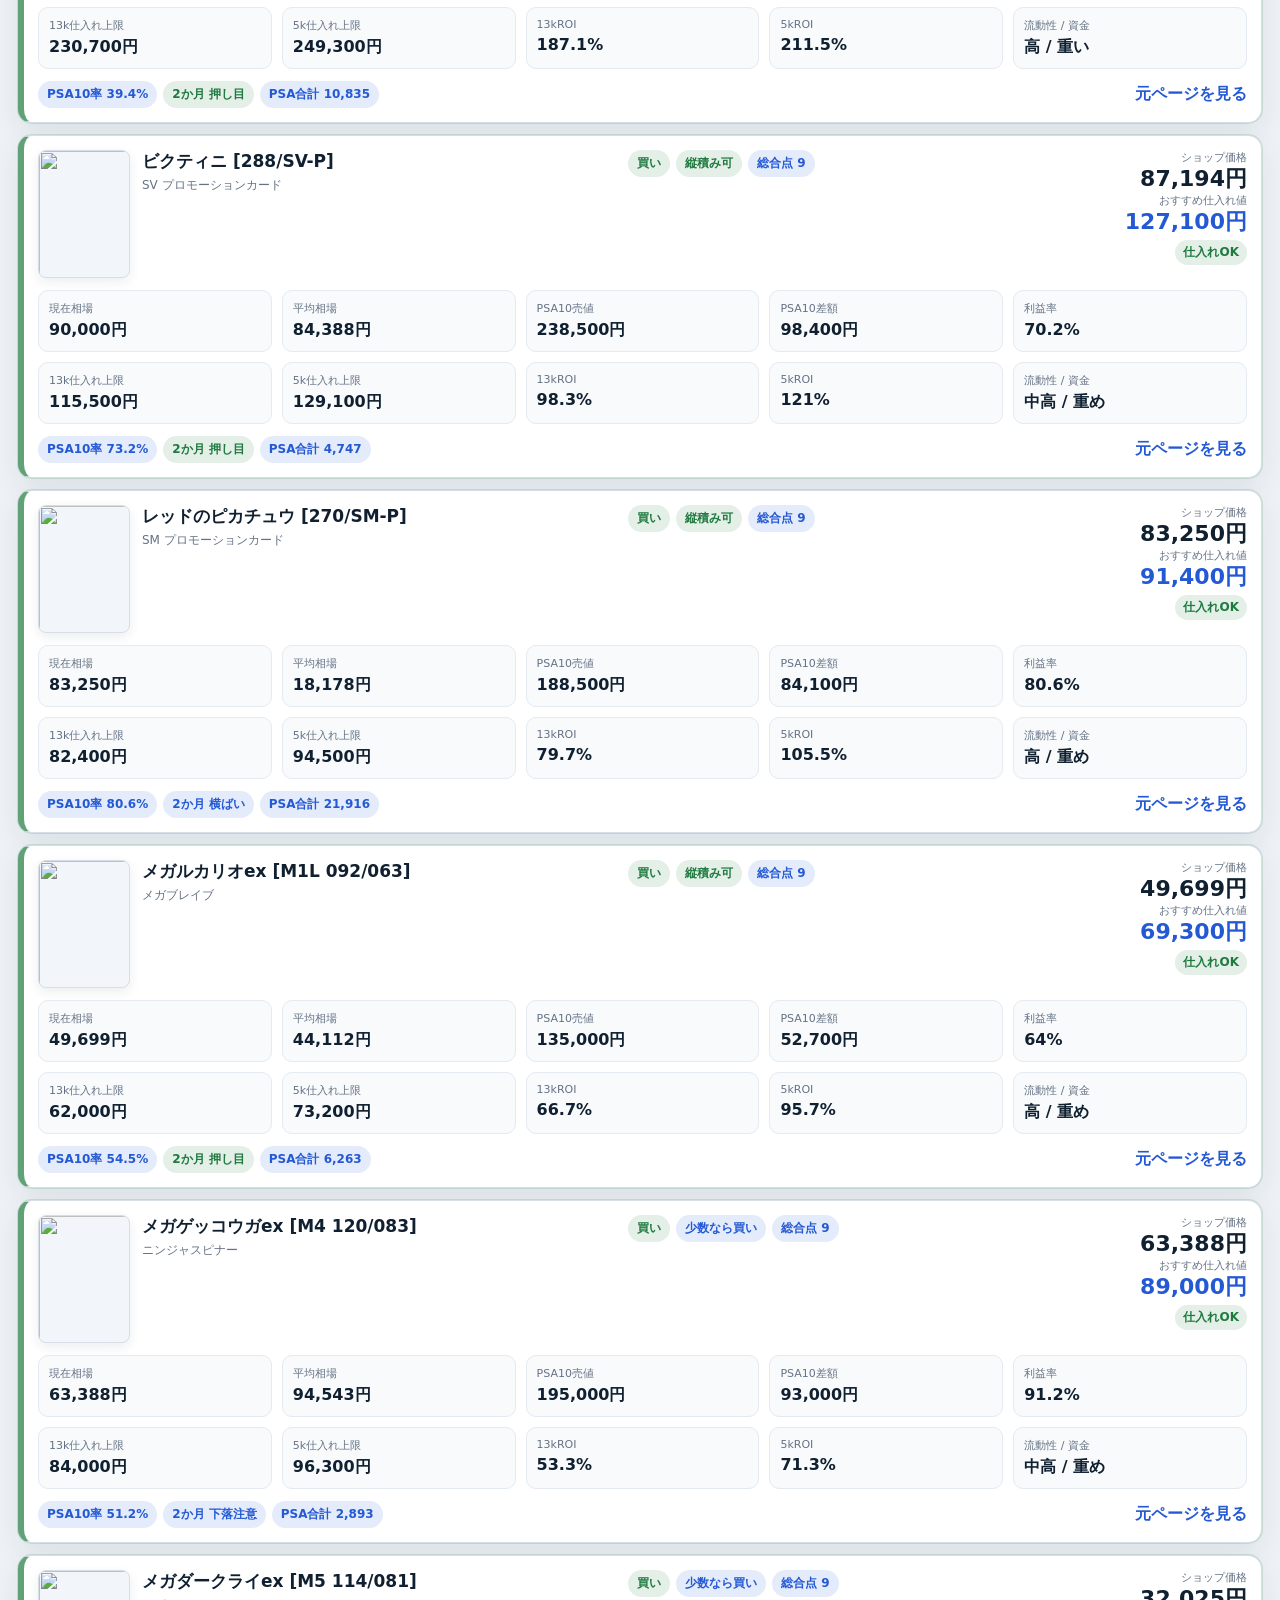
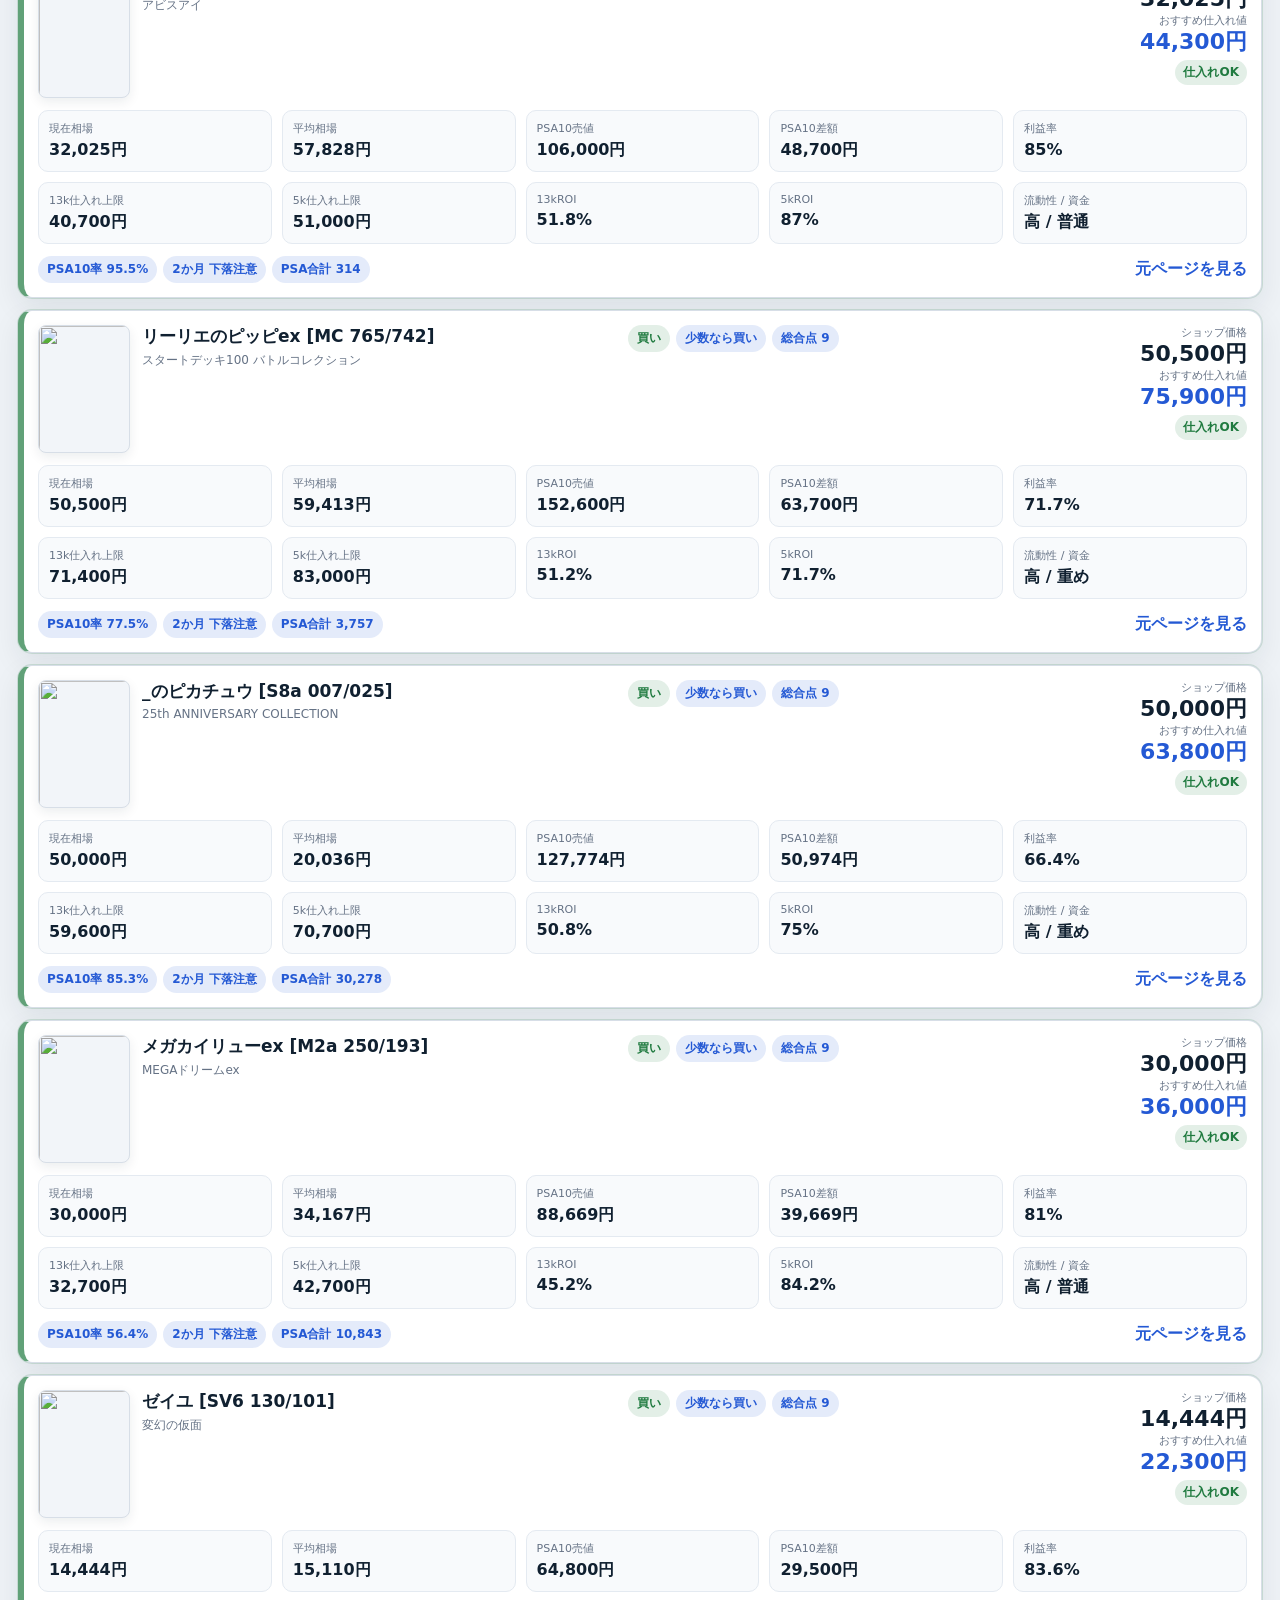
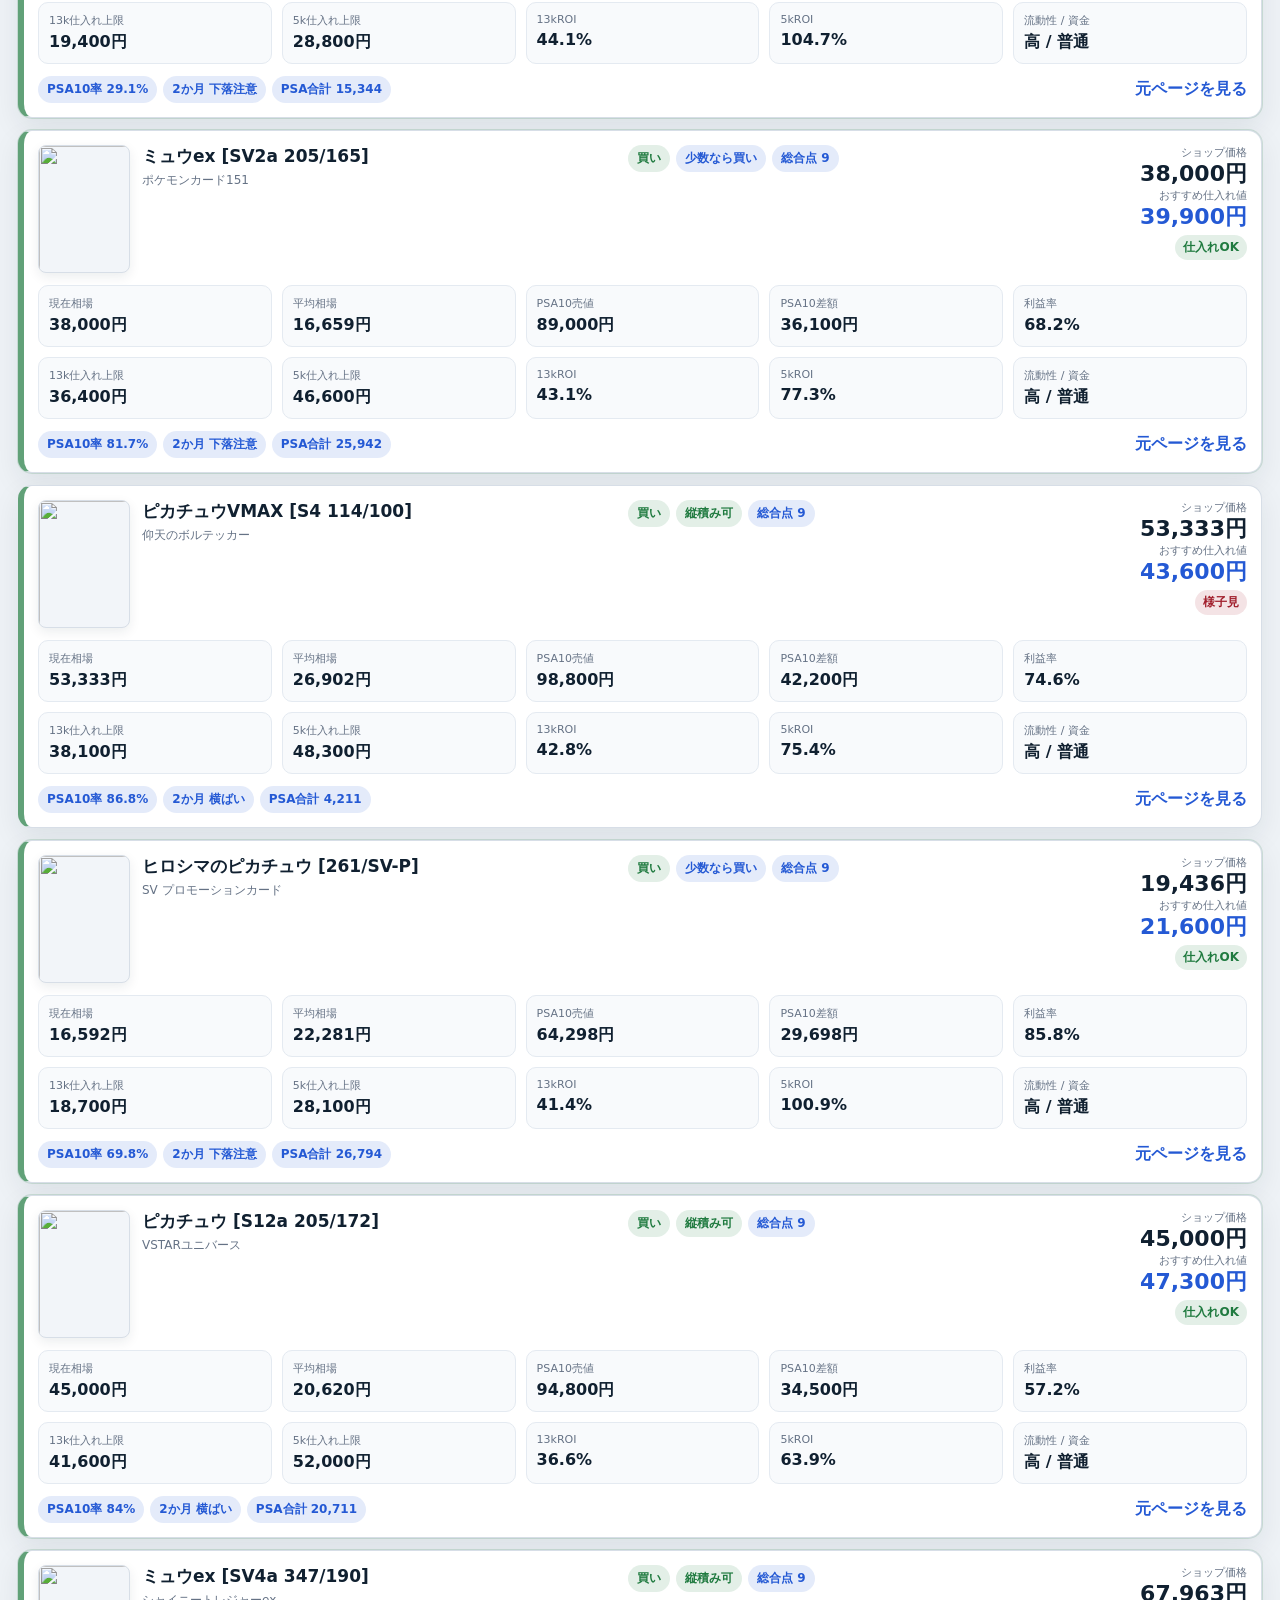
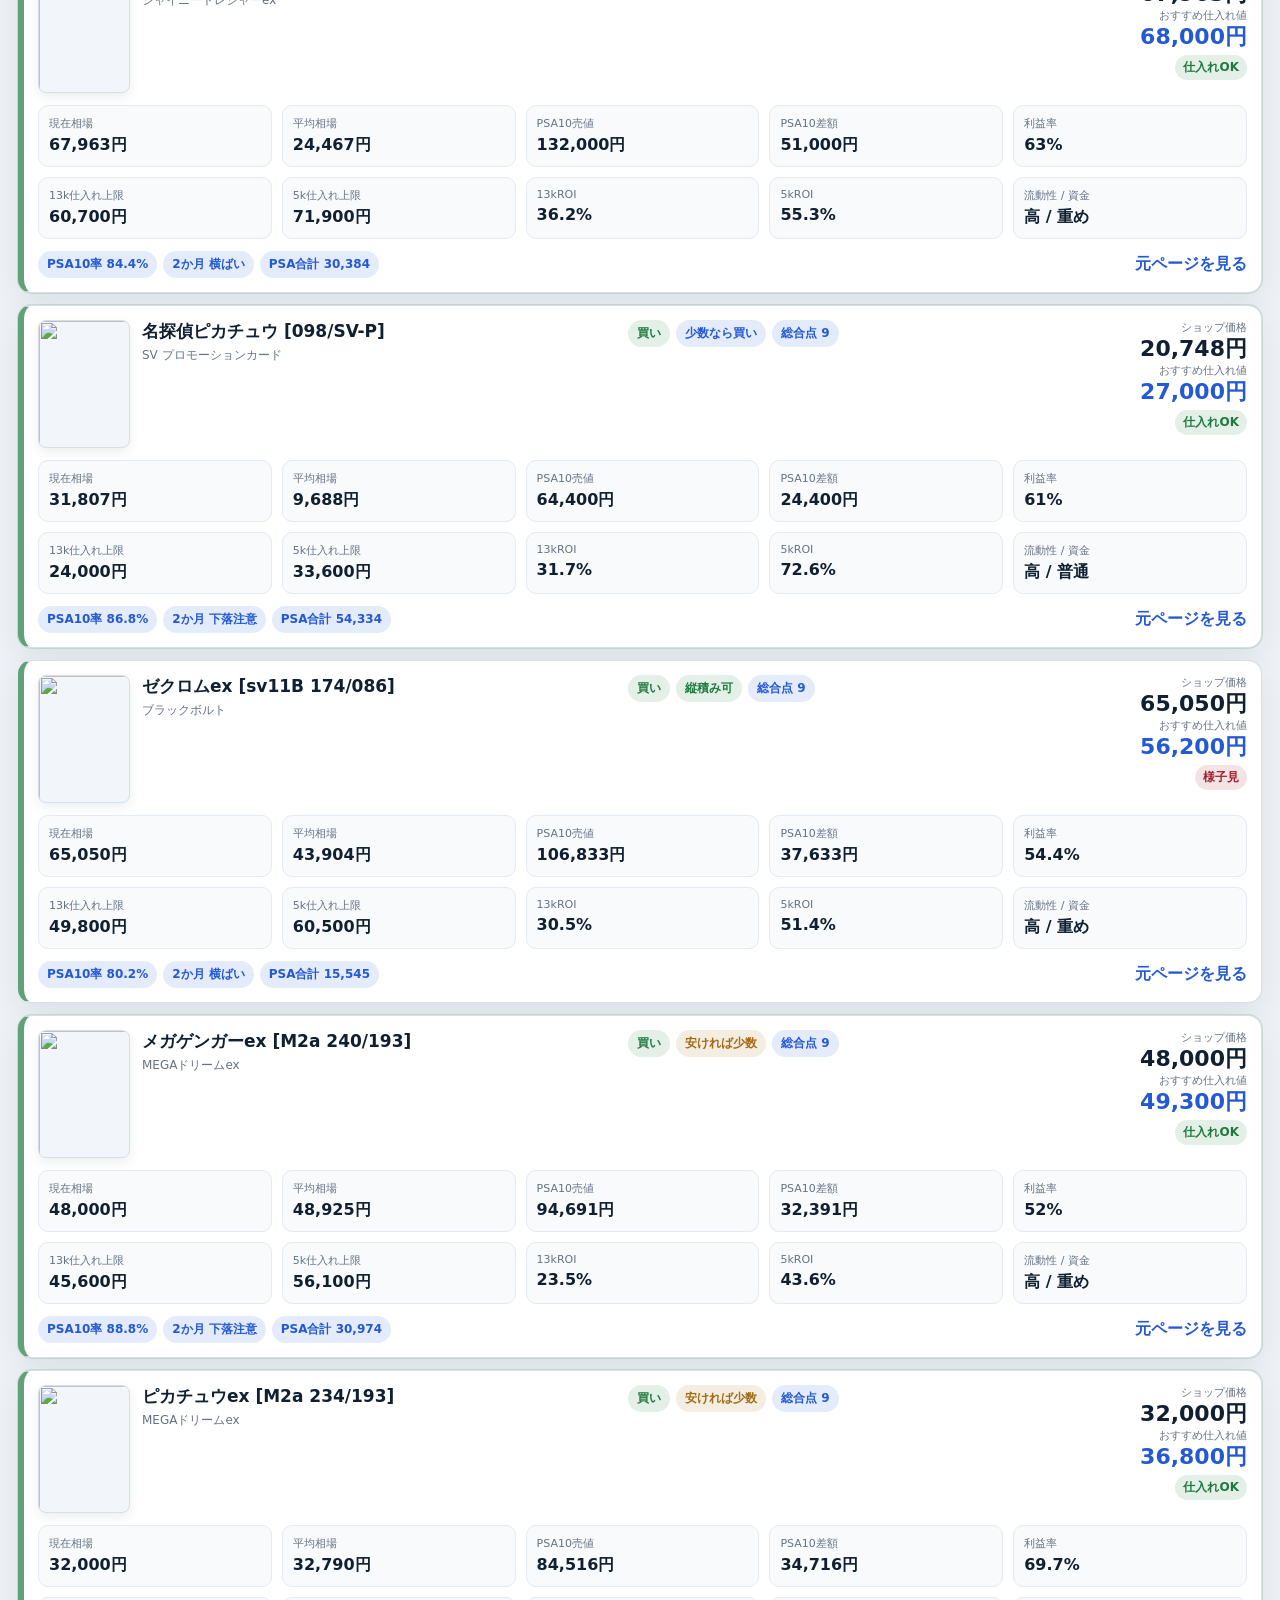
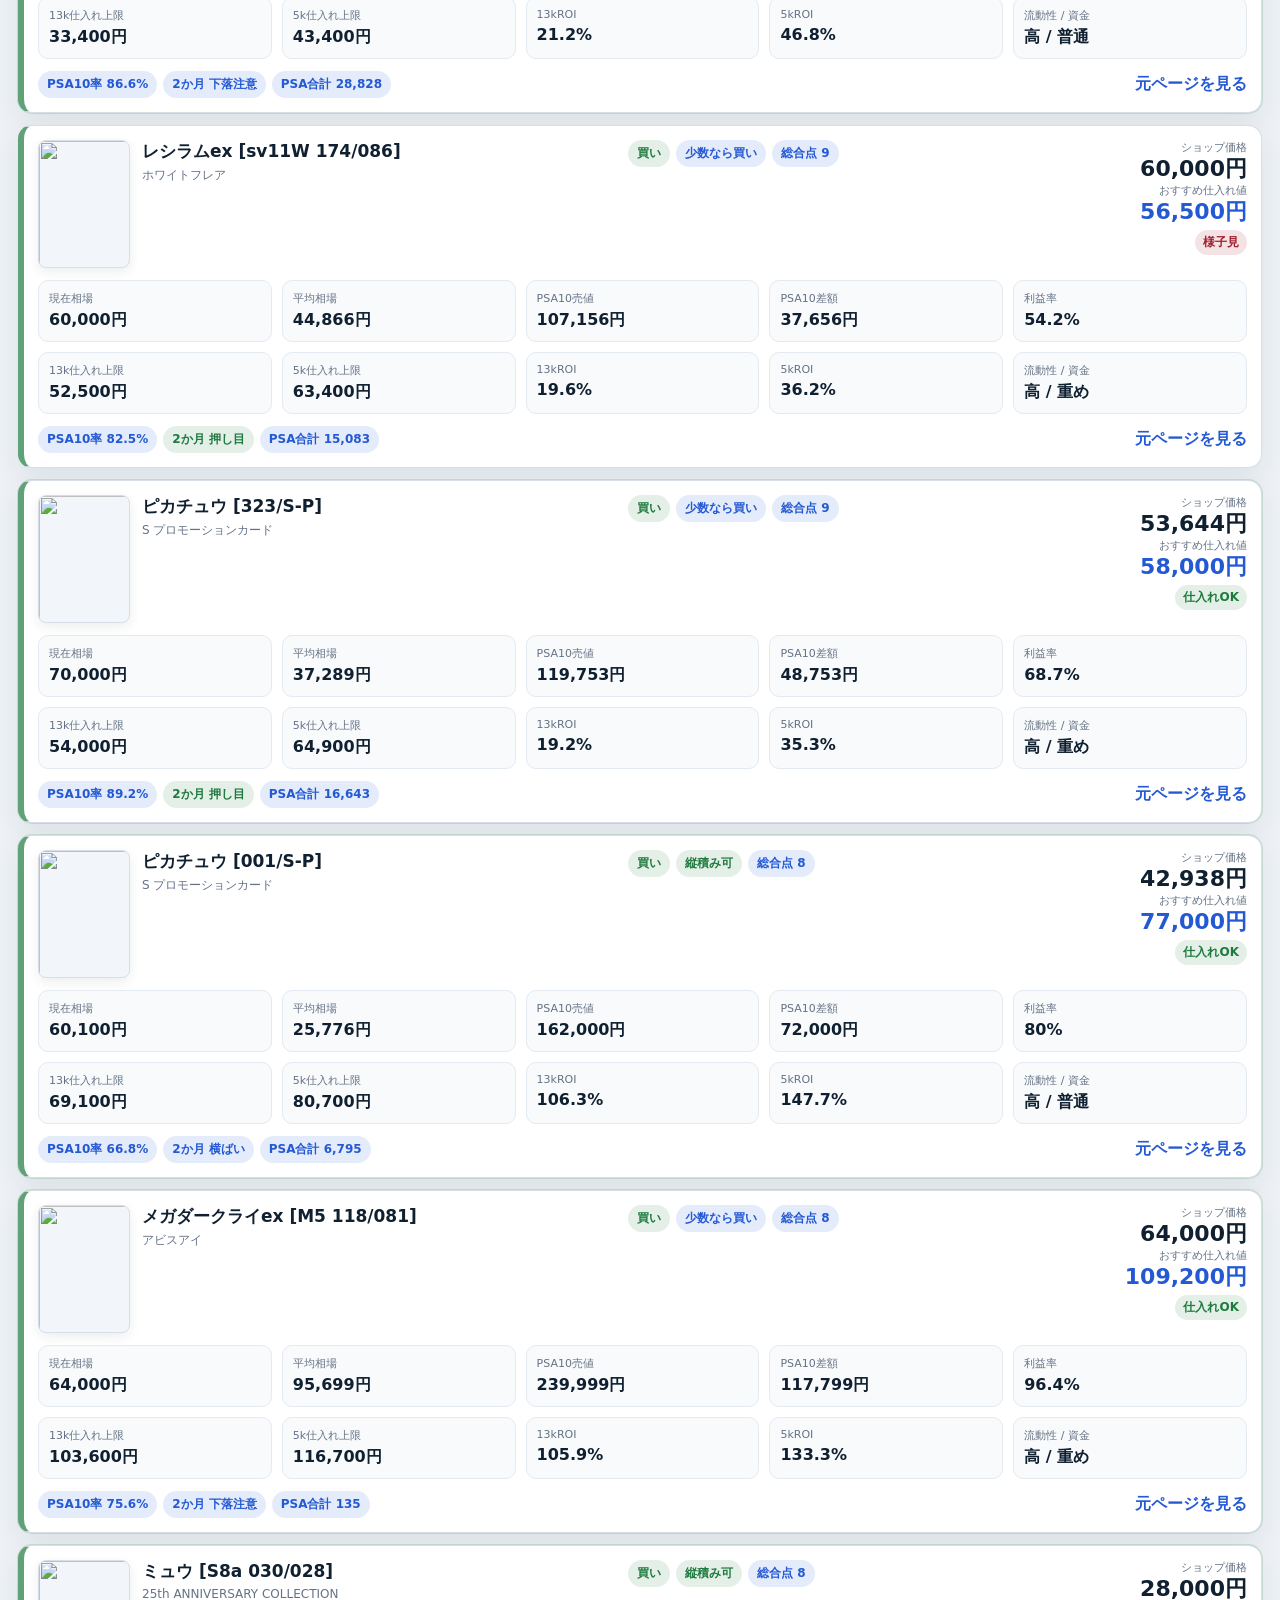
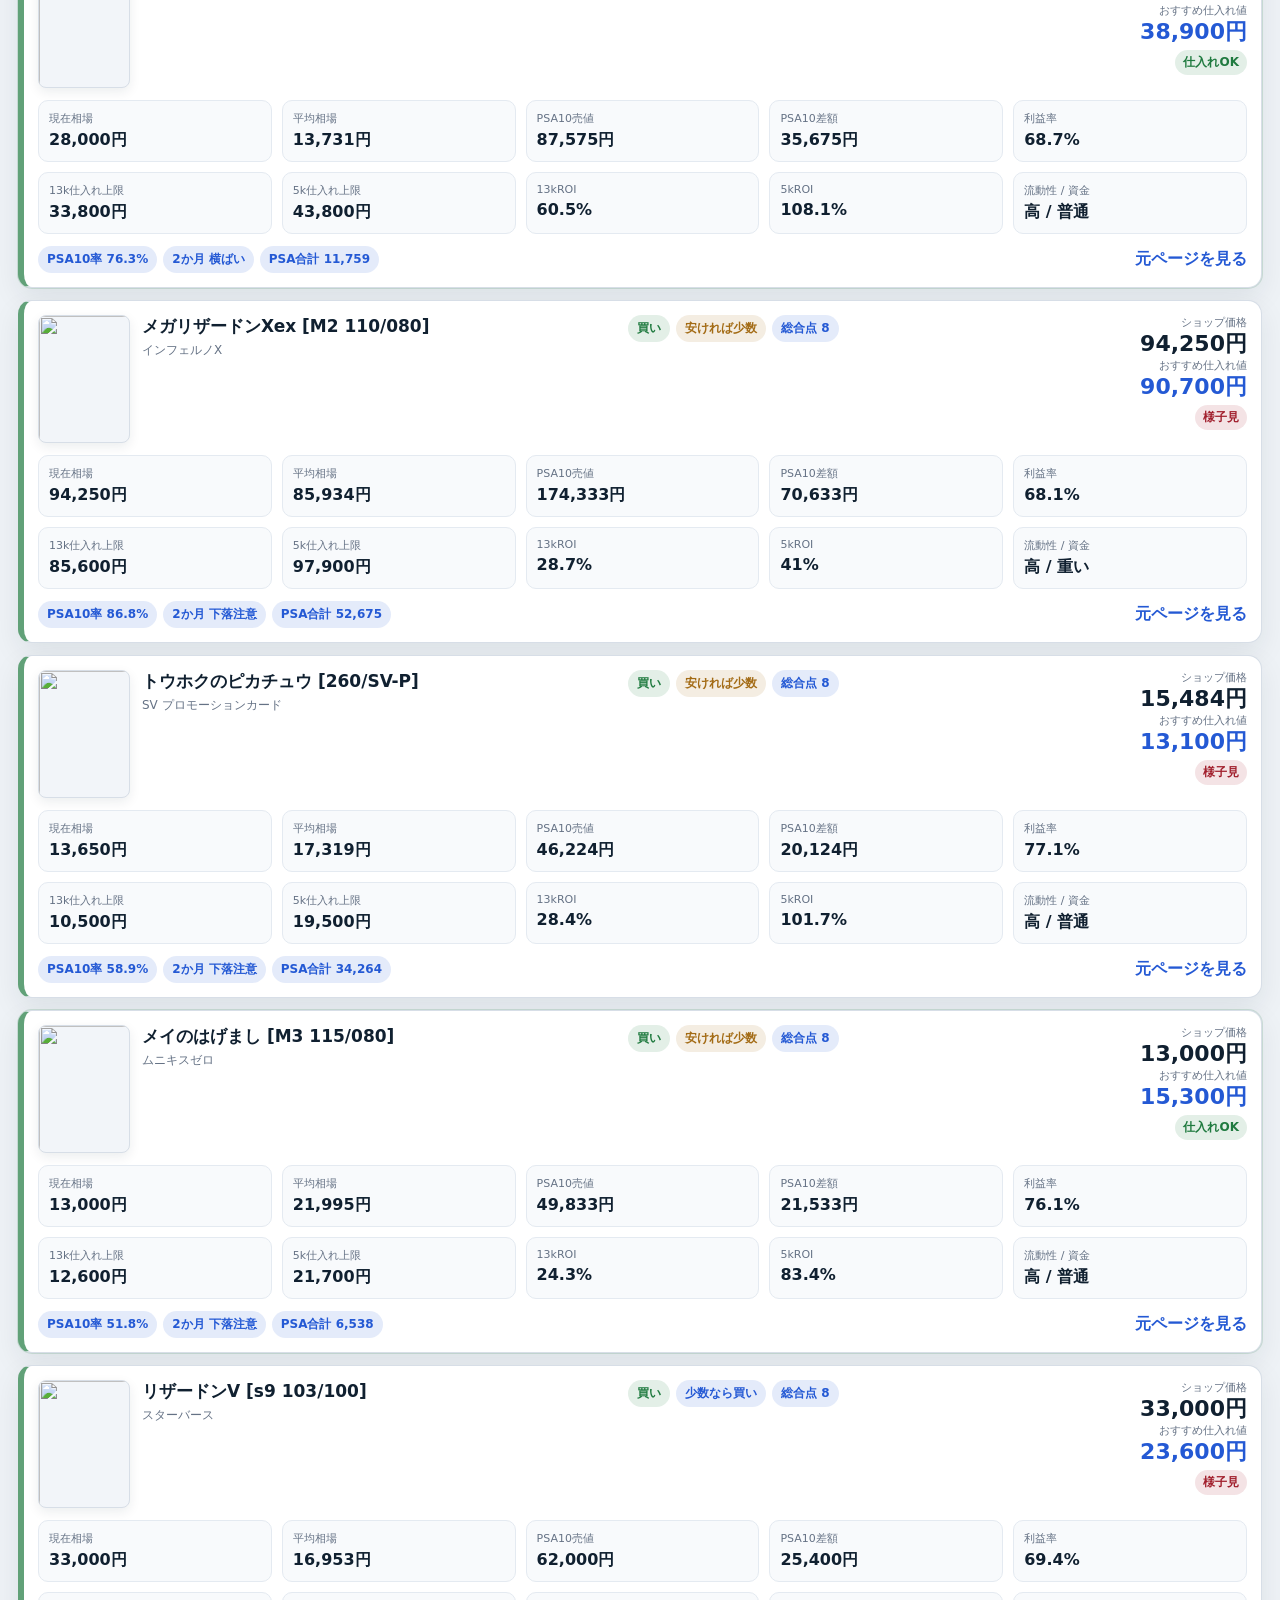
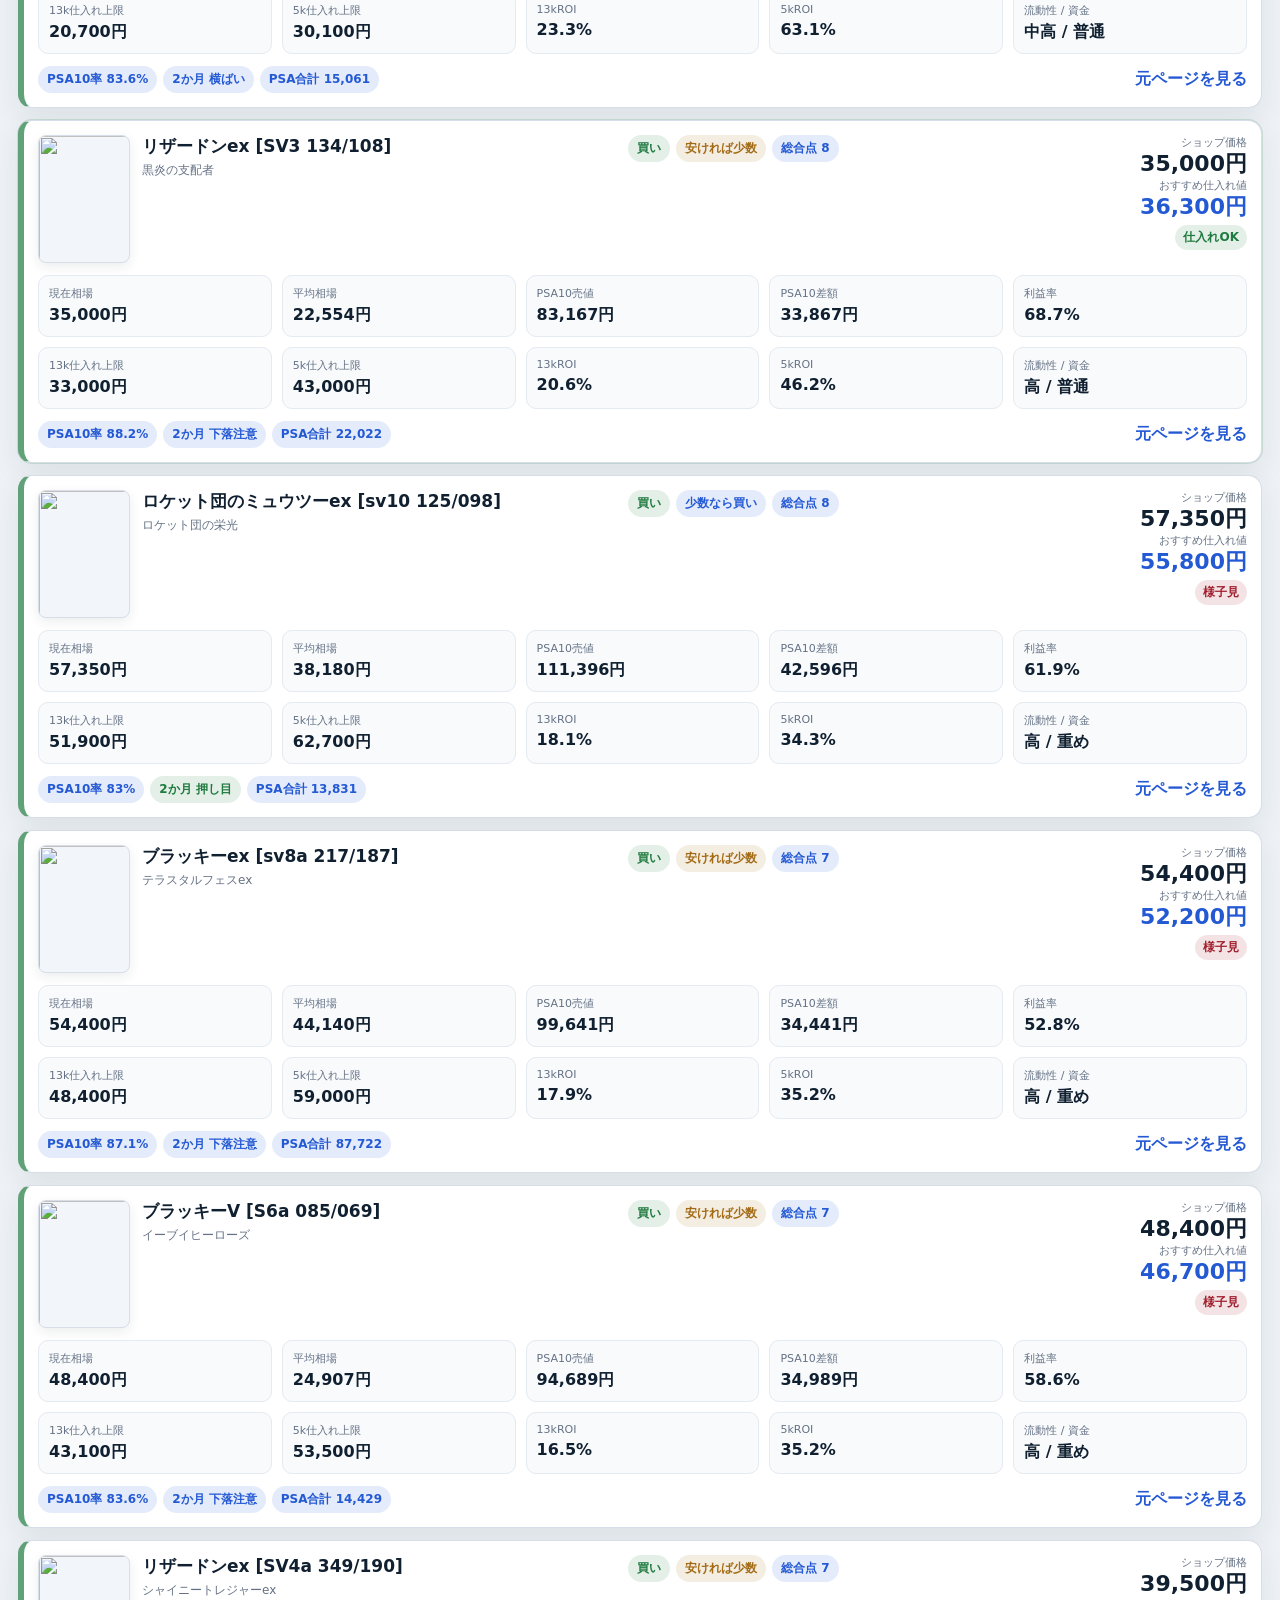
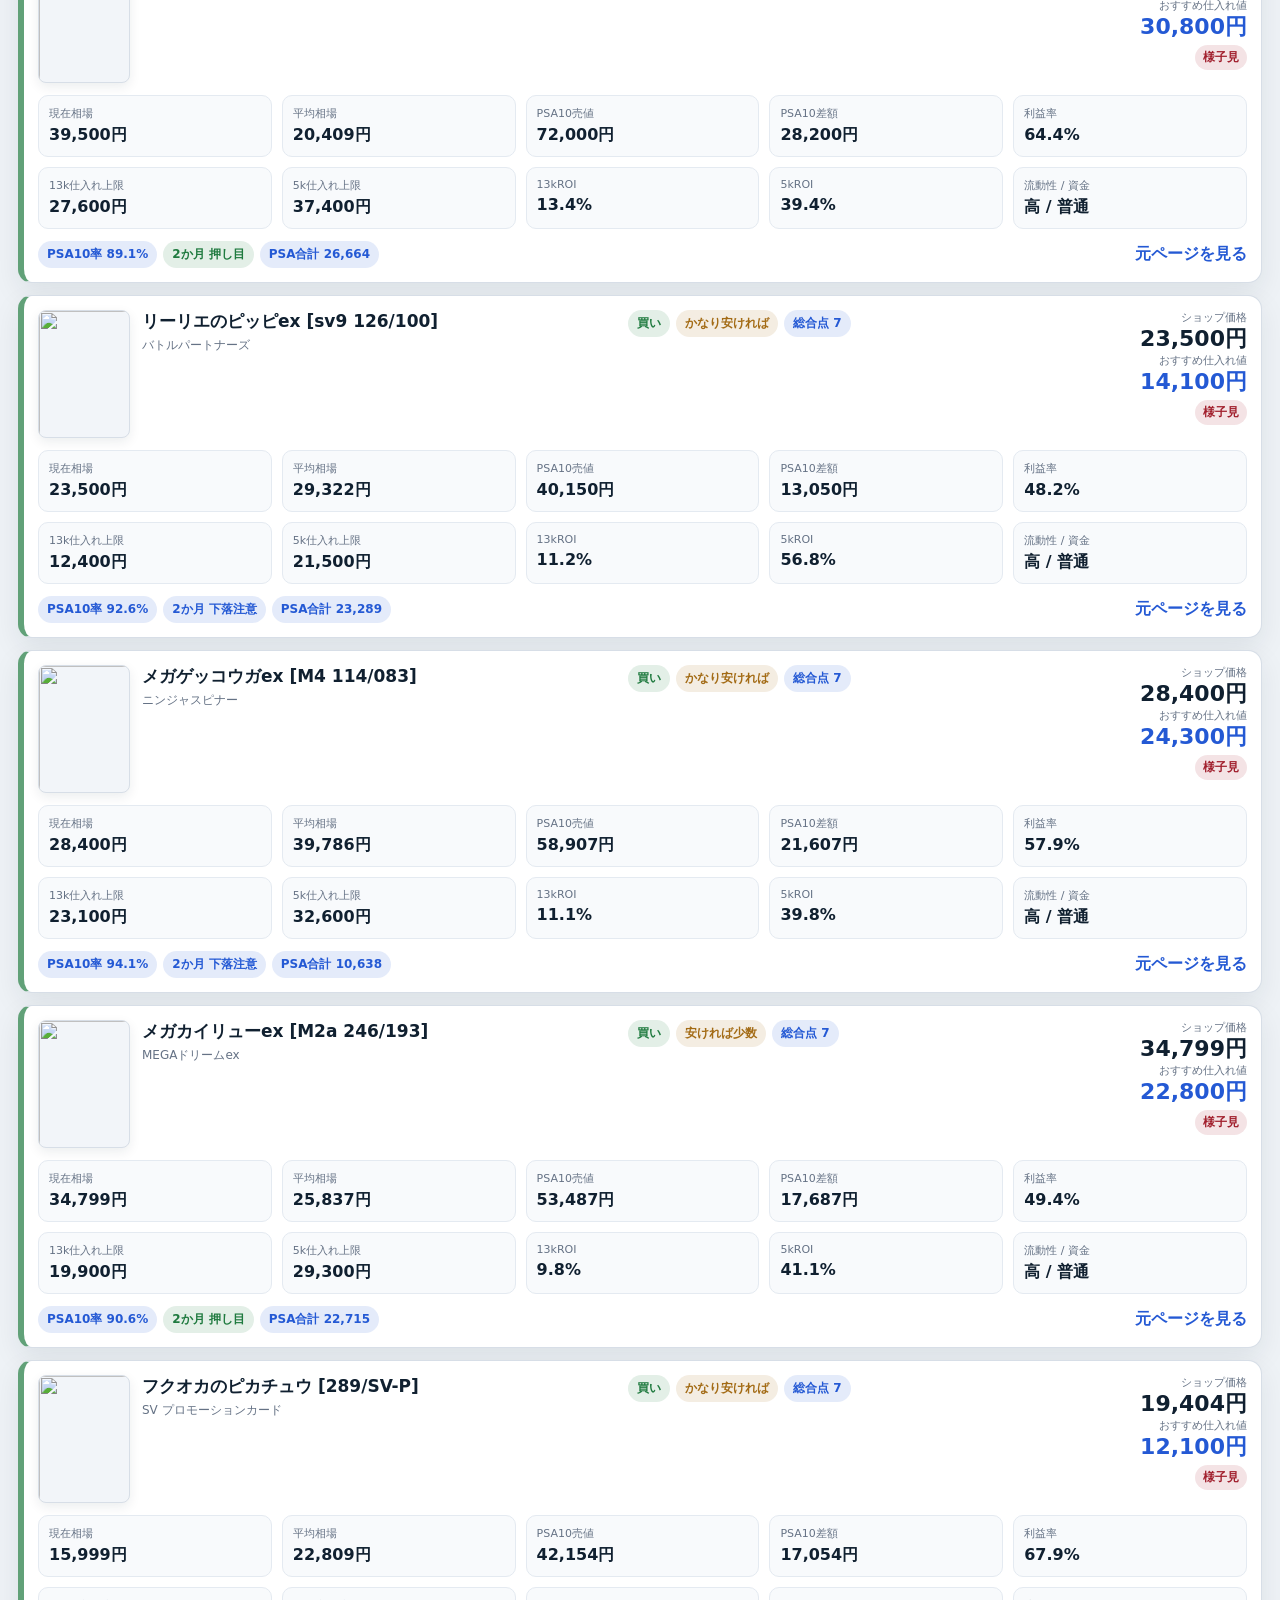
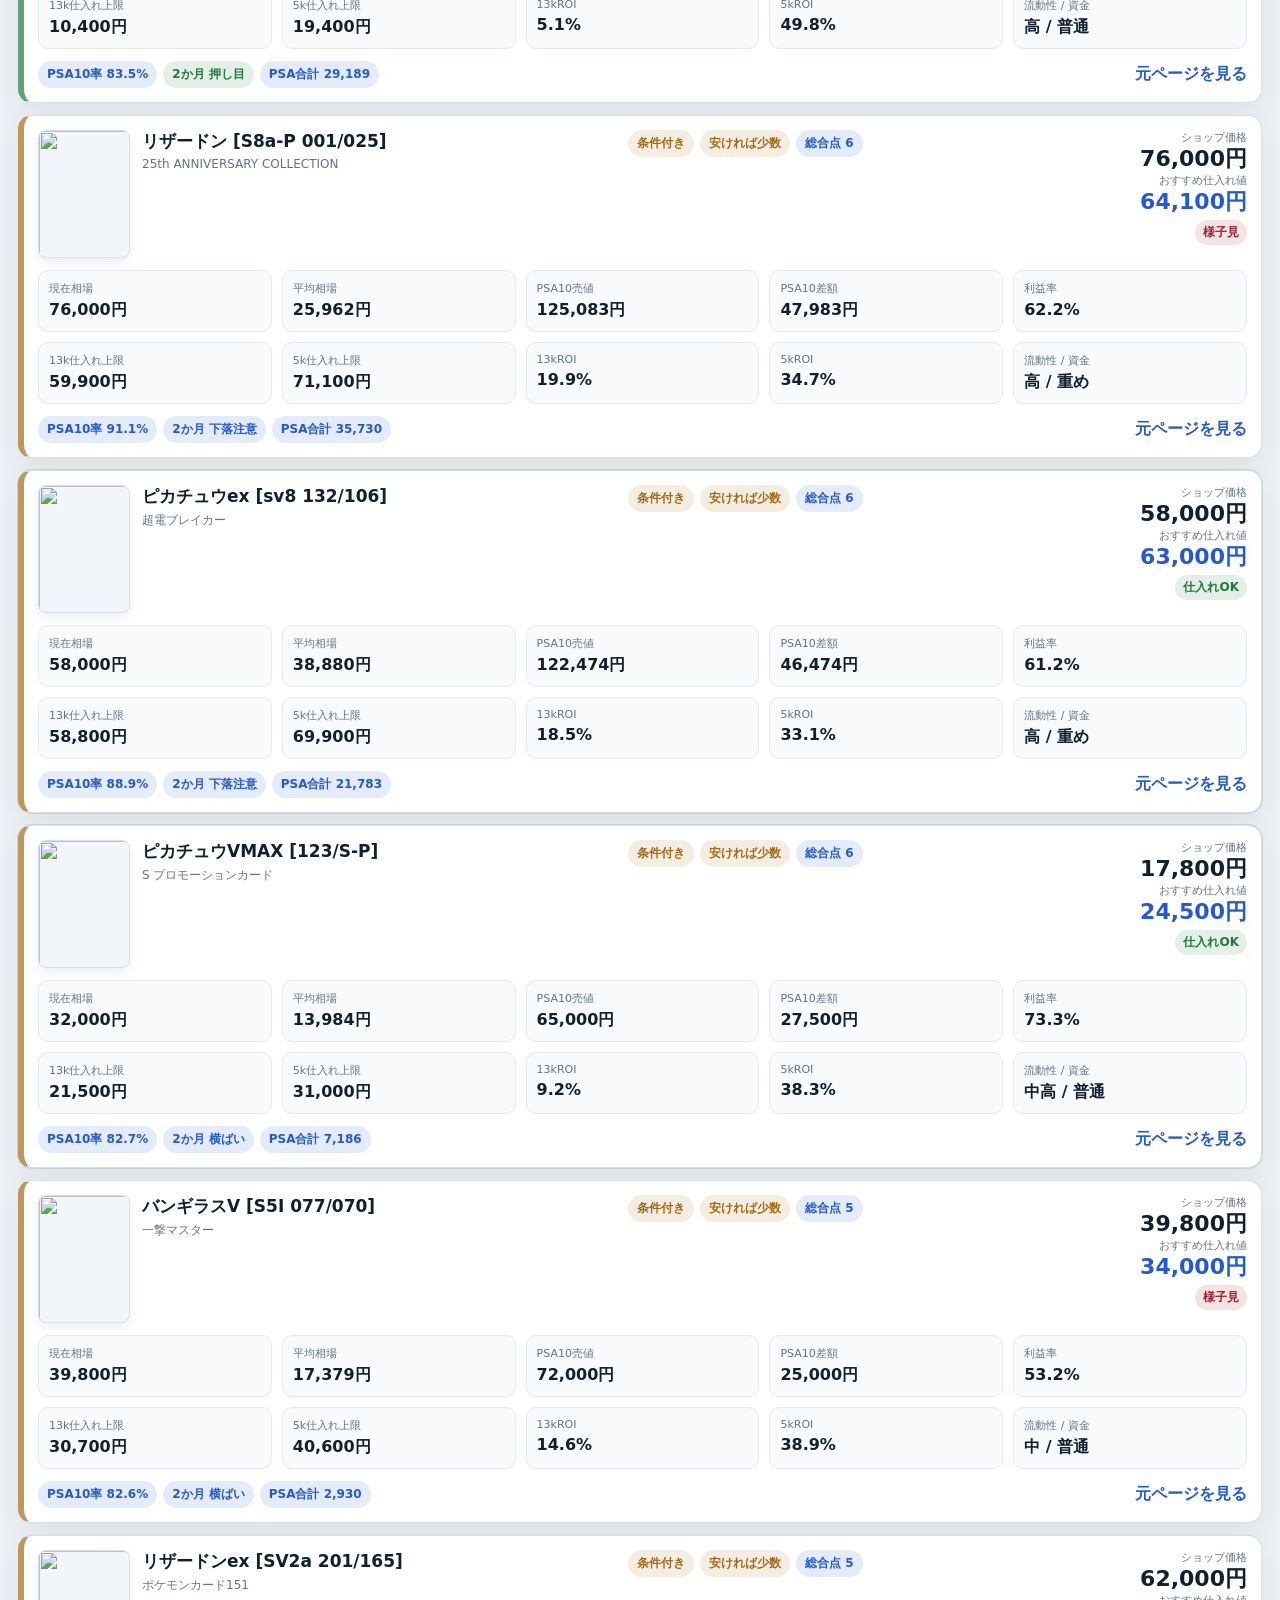
==== commit d4de1ceb: "Add files via upload" ====
--- a/index.html
+++ b/index.html
@@ -14,6 +14,7 @@
         <div class="eyebrow">店頭チェック用</div>
         <h1>PSA仕入れ検索</h1>
         <p class="lead">店で素早く判断できるように、仕入れ可否・価格・流動性を大きく見せます。</p>
+        <p class="lead settings-line" id="settingsLine"></p>
       </div>
       <div class="stats" id="stats" aria-label="集計"></div>
     </header>
@@ -33,6 +34,11 @@
         <option value="安ければ少数">安ければ少数</option>
         <option value="かなり安ければ">かなり安ければ</option>
         <option value="見送り">見送り</option>
+      </select>
+      <select id="sortFilter" aria-label="並び順">
+        <option value="summary">並び順: 総合評価</option>
+        <option value="roi13">並び順: 13k ROI</option>
+        <option value="roi5">並び順: 5k ROI</option>
       </select>
       <select id="packFilter" aria-label="収録パック">
         <option value="">収録パック すべて</option>
--- a/styles.css
+++ b/styles.css
@@ -56,6 +56,12 @@
   line-height: 1.6;
 }
 
+.settings-line {
+  margin-top: 6px;
+  font-size: 12px;
+  color: var(--muted);
+}
+
 .stats {
   display: flex;
   gap: 10px;
@@ -95,7 +101,7 @@
   top: 0;
   z-index: 4;
   display: grid;
-  grid-template-columns: minmax(240px, 1.7fr) repeat(3, minmax(145px, 1fr)) auto;
+  grid-template-columns: minmax(240px, 1.7fr) repeat(4, minmax(145px, 1fr)) auto;
   gap: 10px;
   align-items: center;
   padding: 10px;
@@ -284,7 +290,7 @@
 
 .meta-grid {
   display: grid;
-  grid-template-columns: repeat(4, minmax(120px, 1fr));
+  grid-template-columns: repeat(5, minmax(120px, 1fr));
   gap: 10px;
   margin-top: 12px;
 }
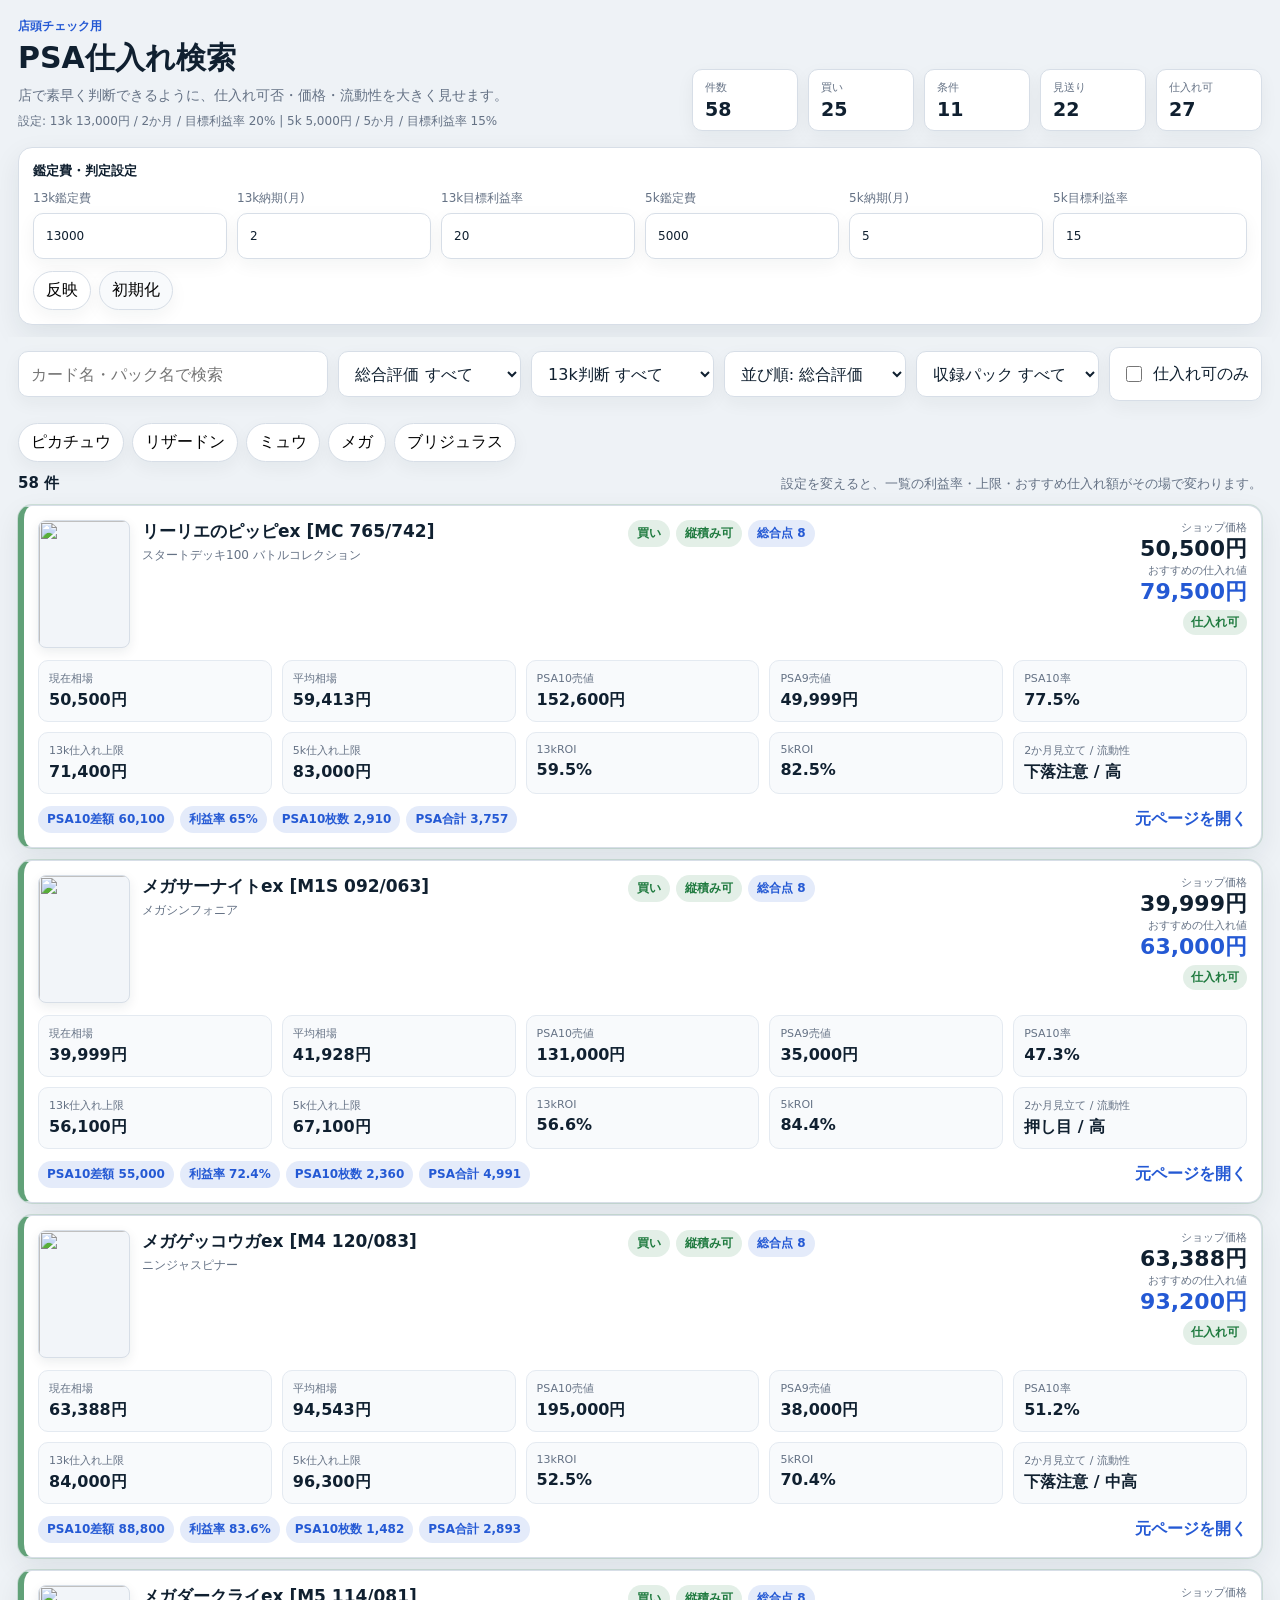
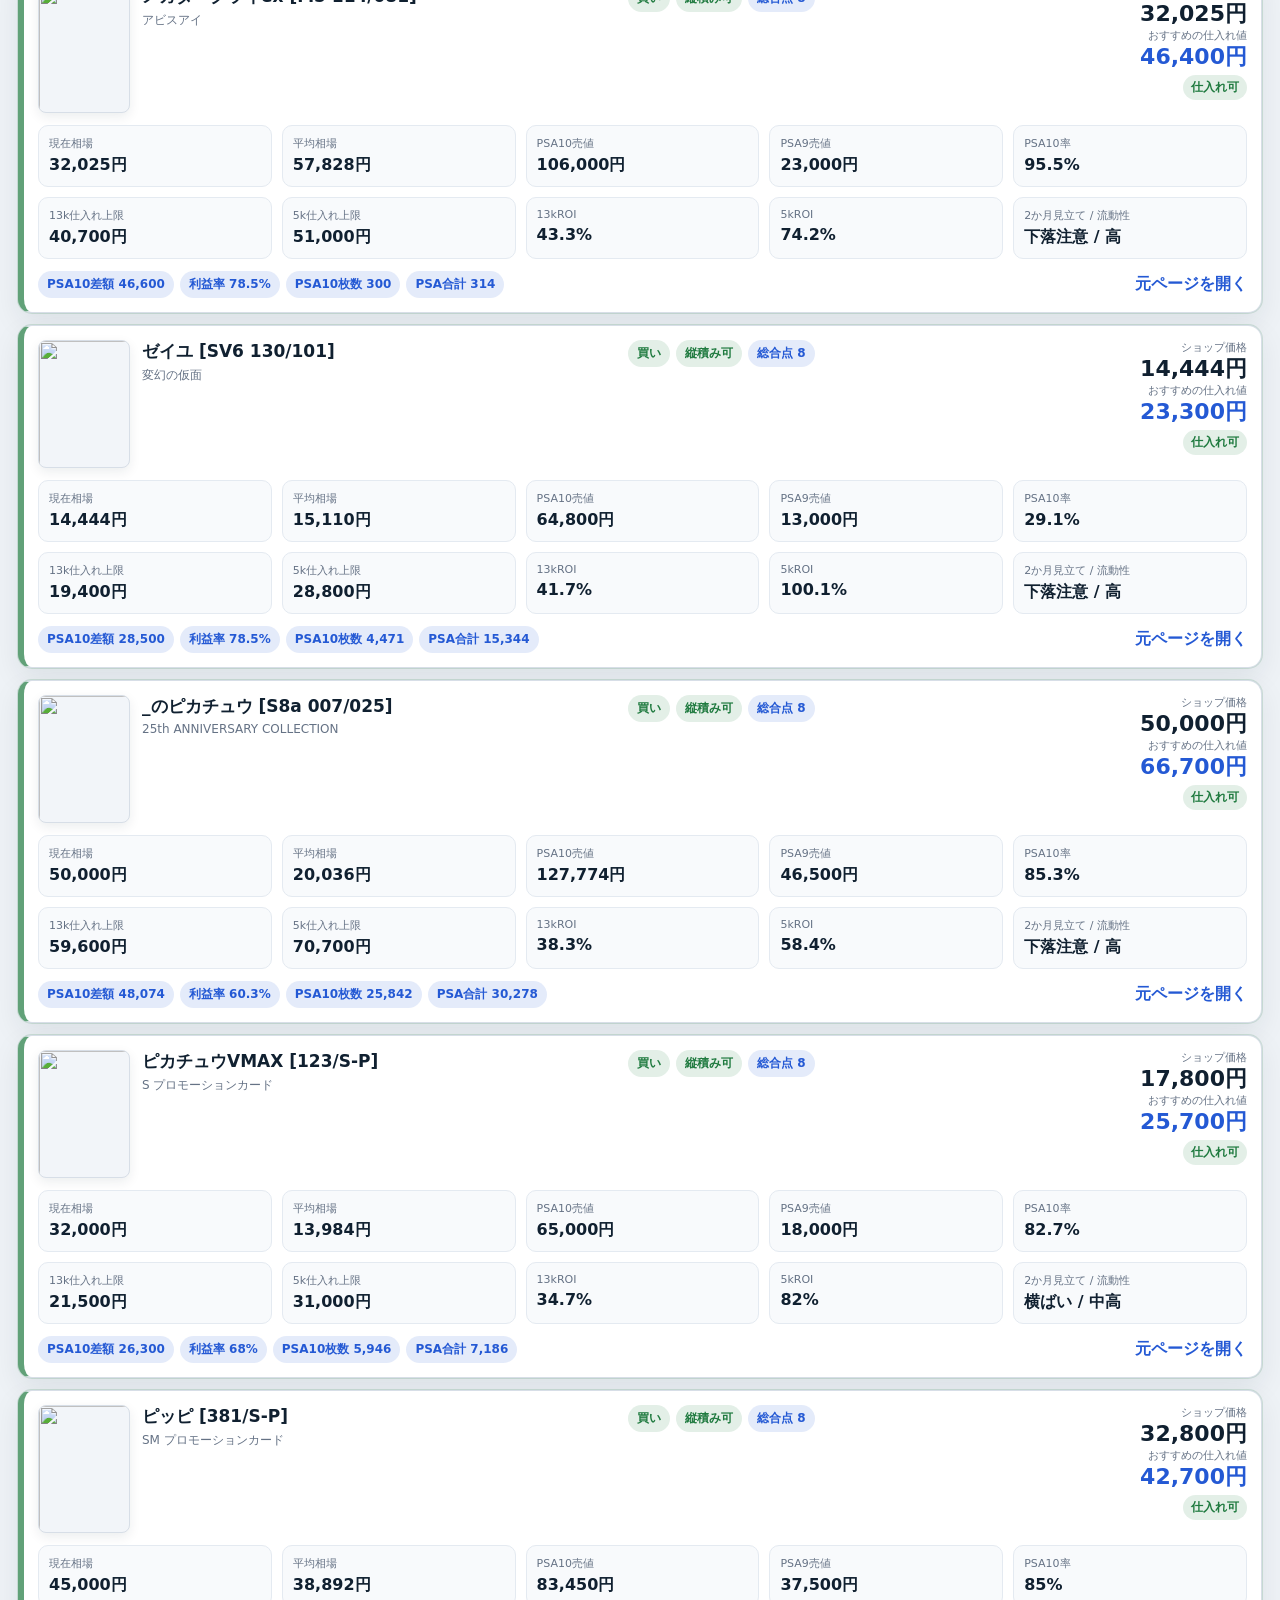
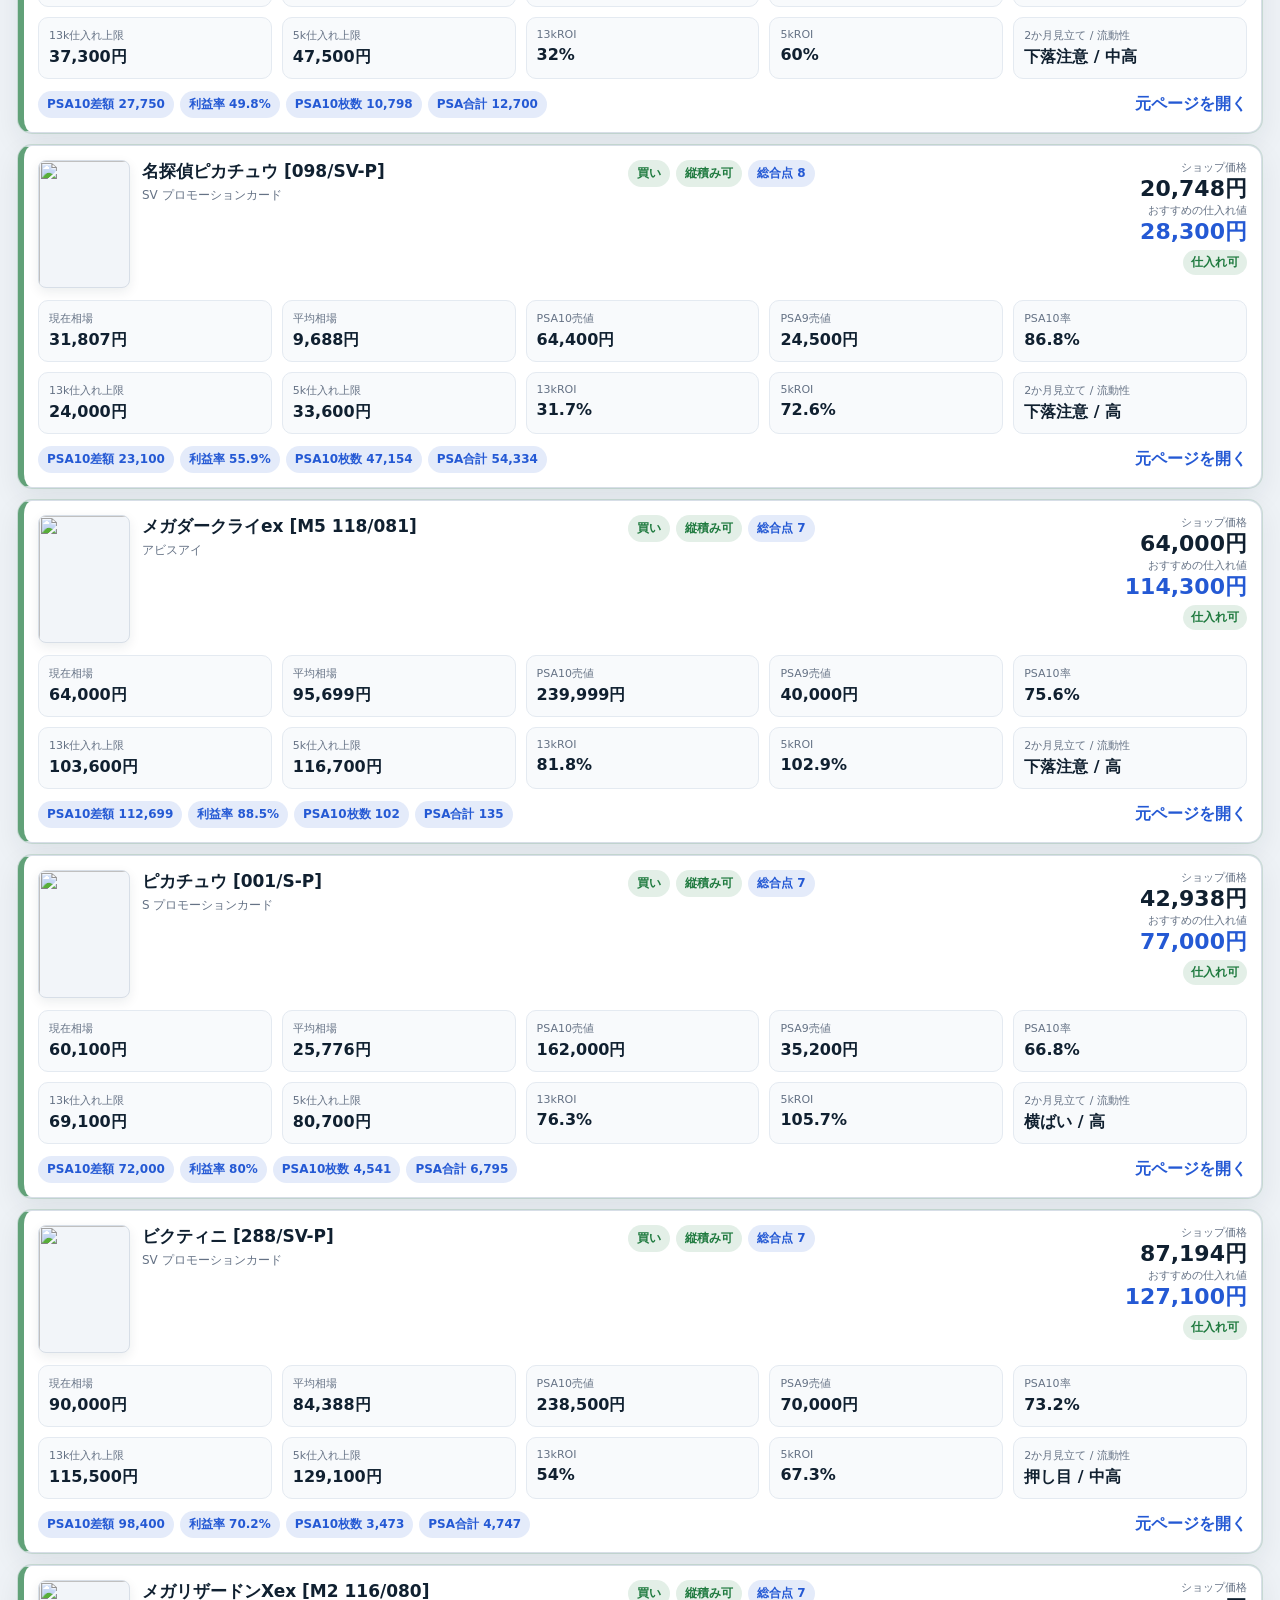
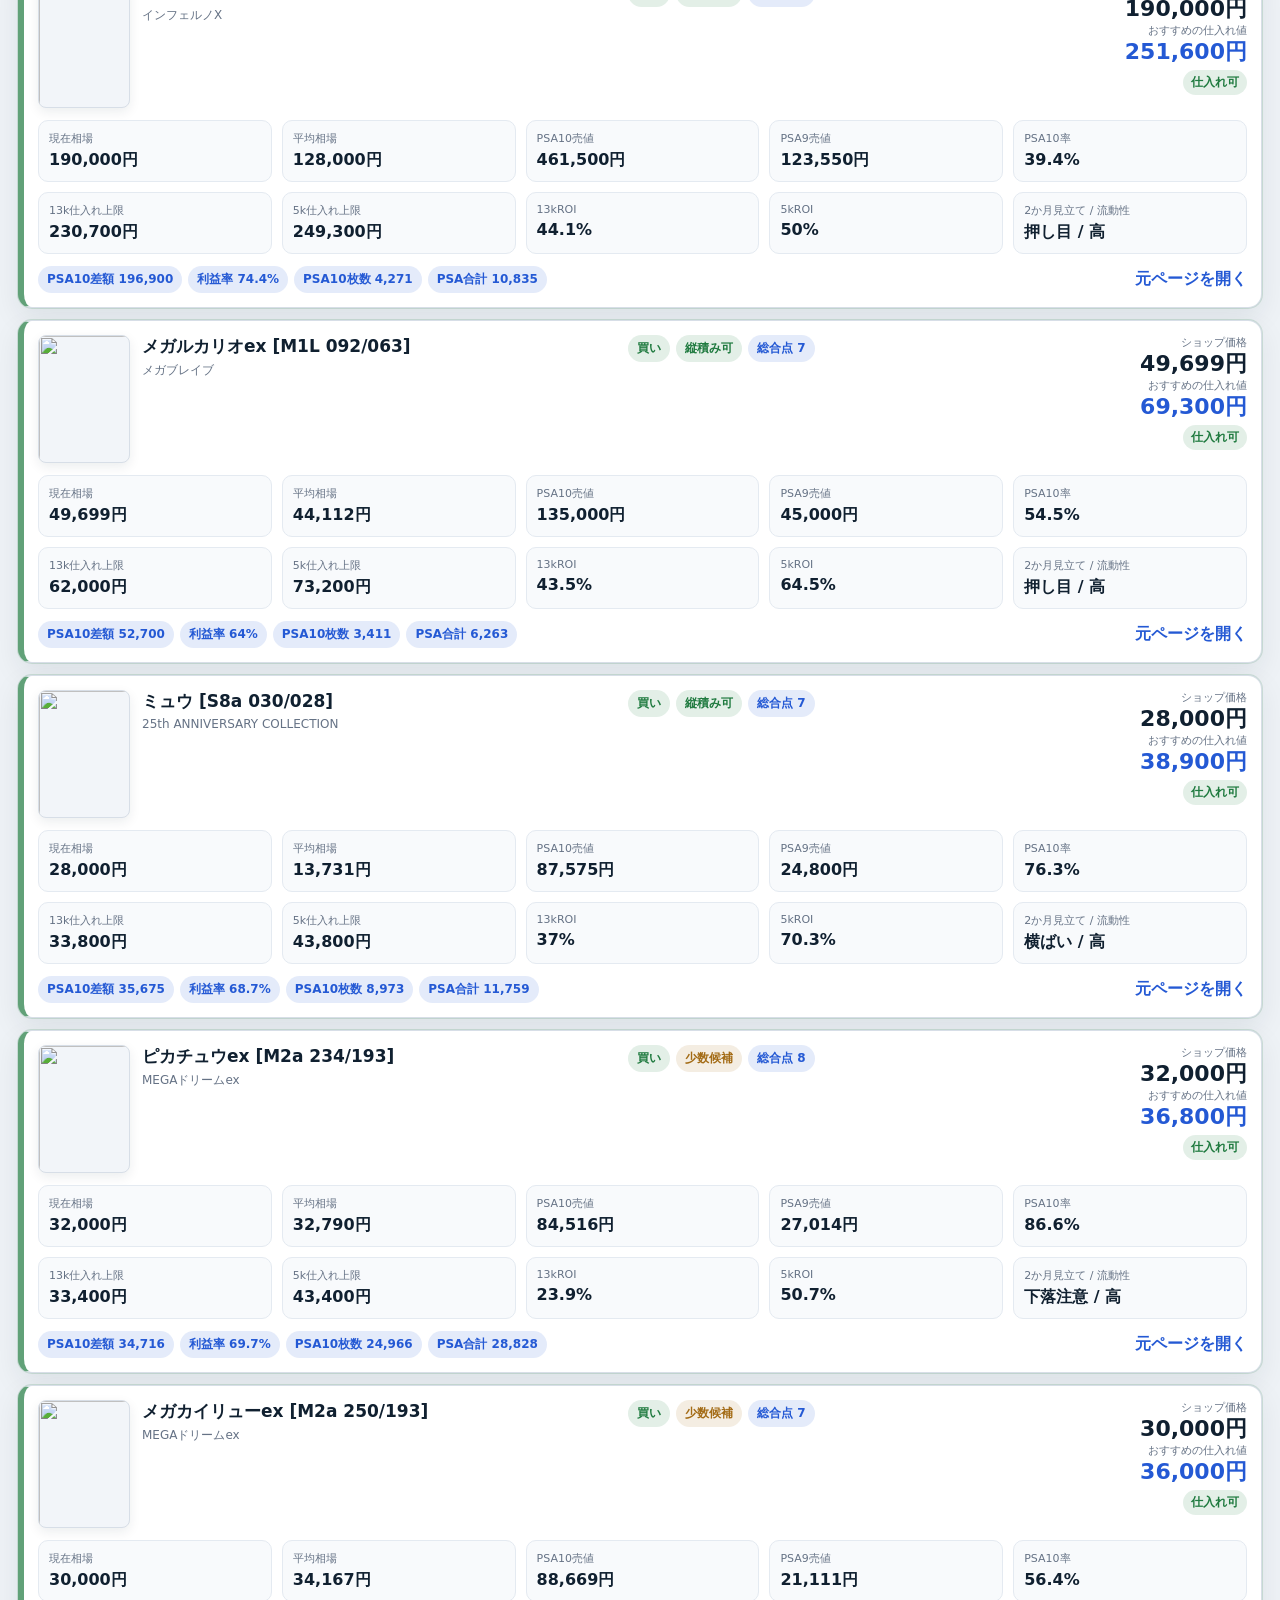
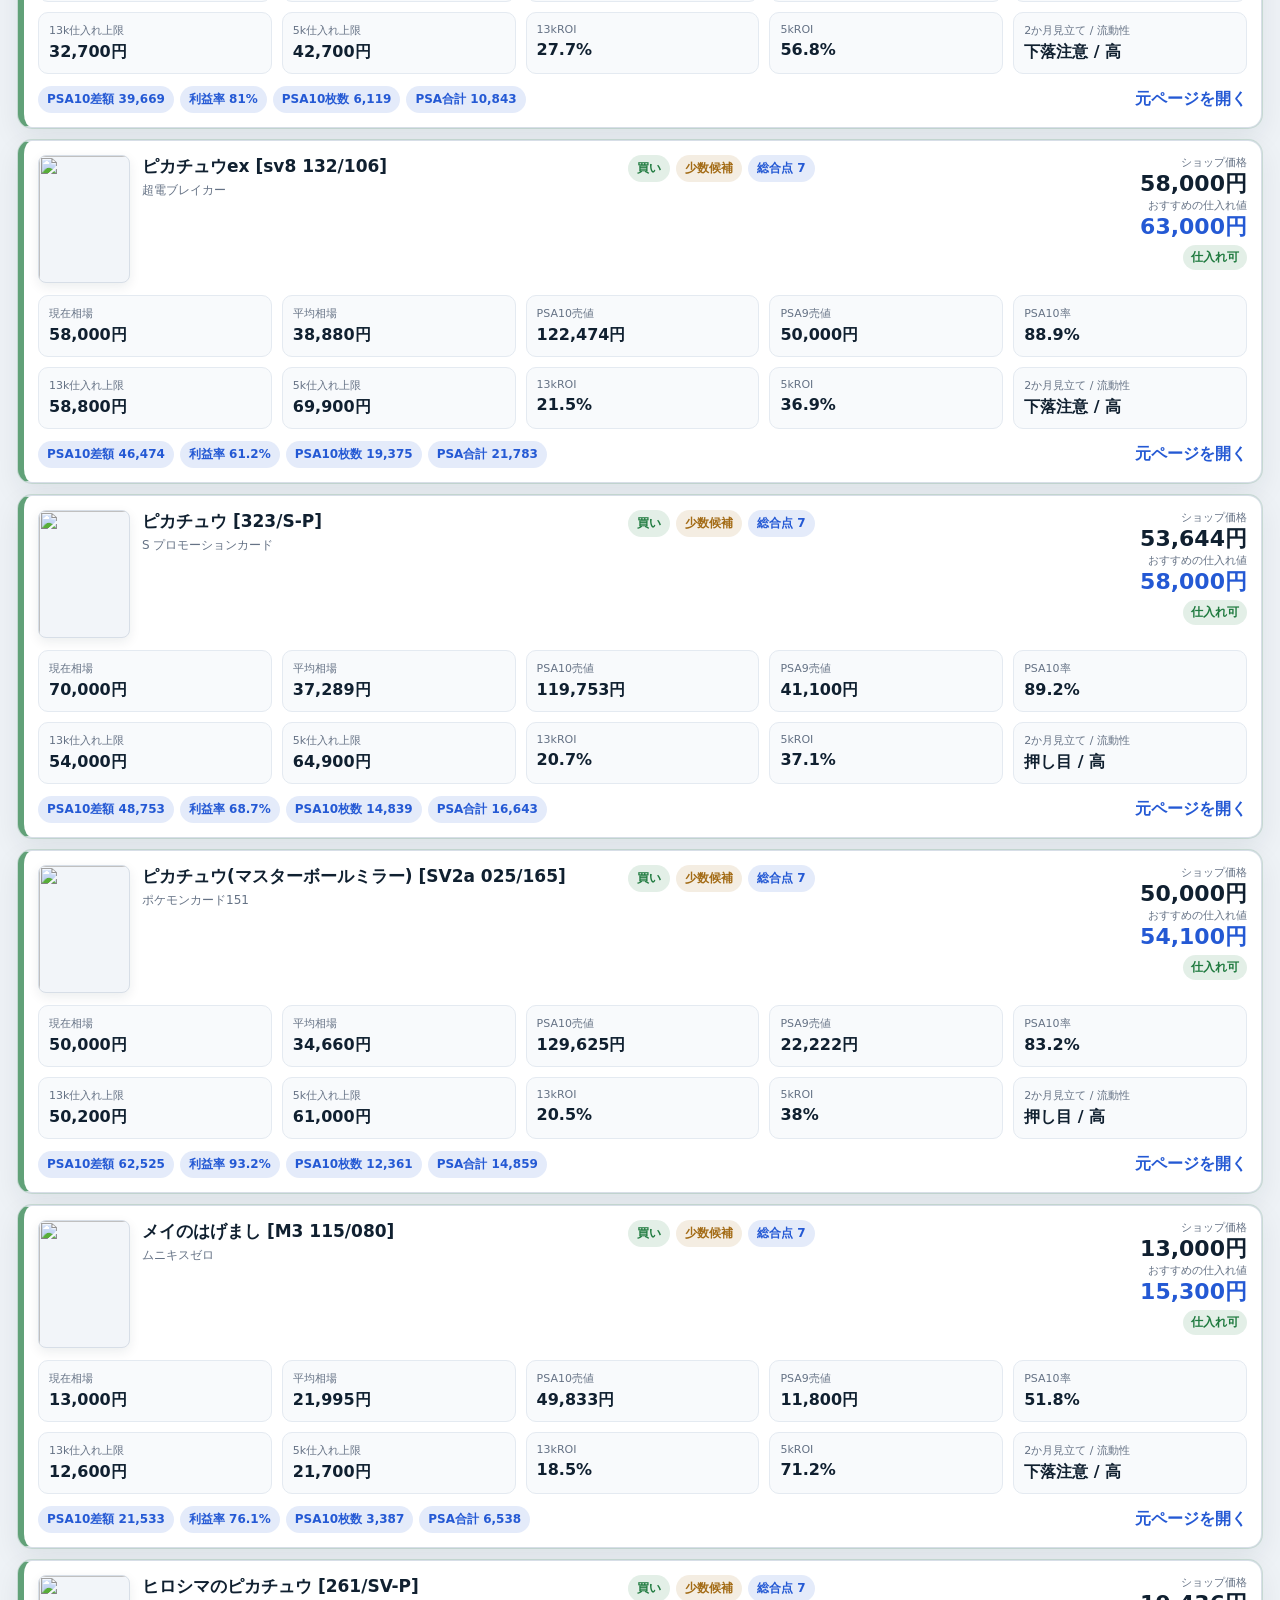
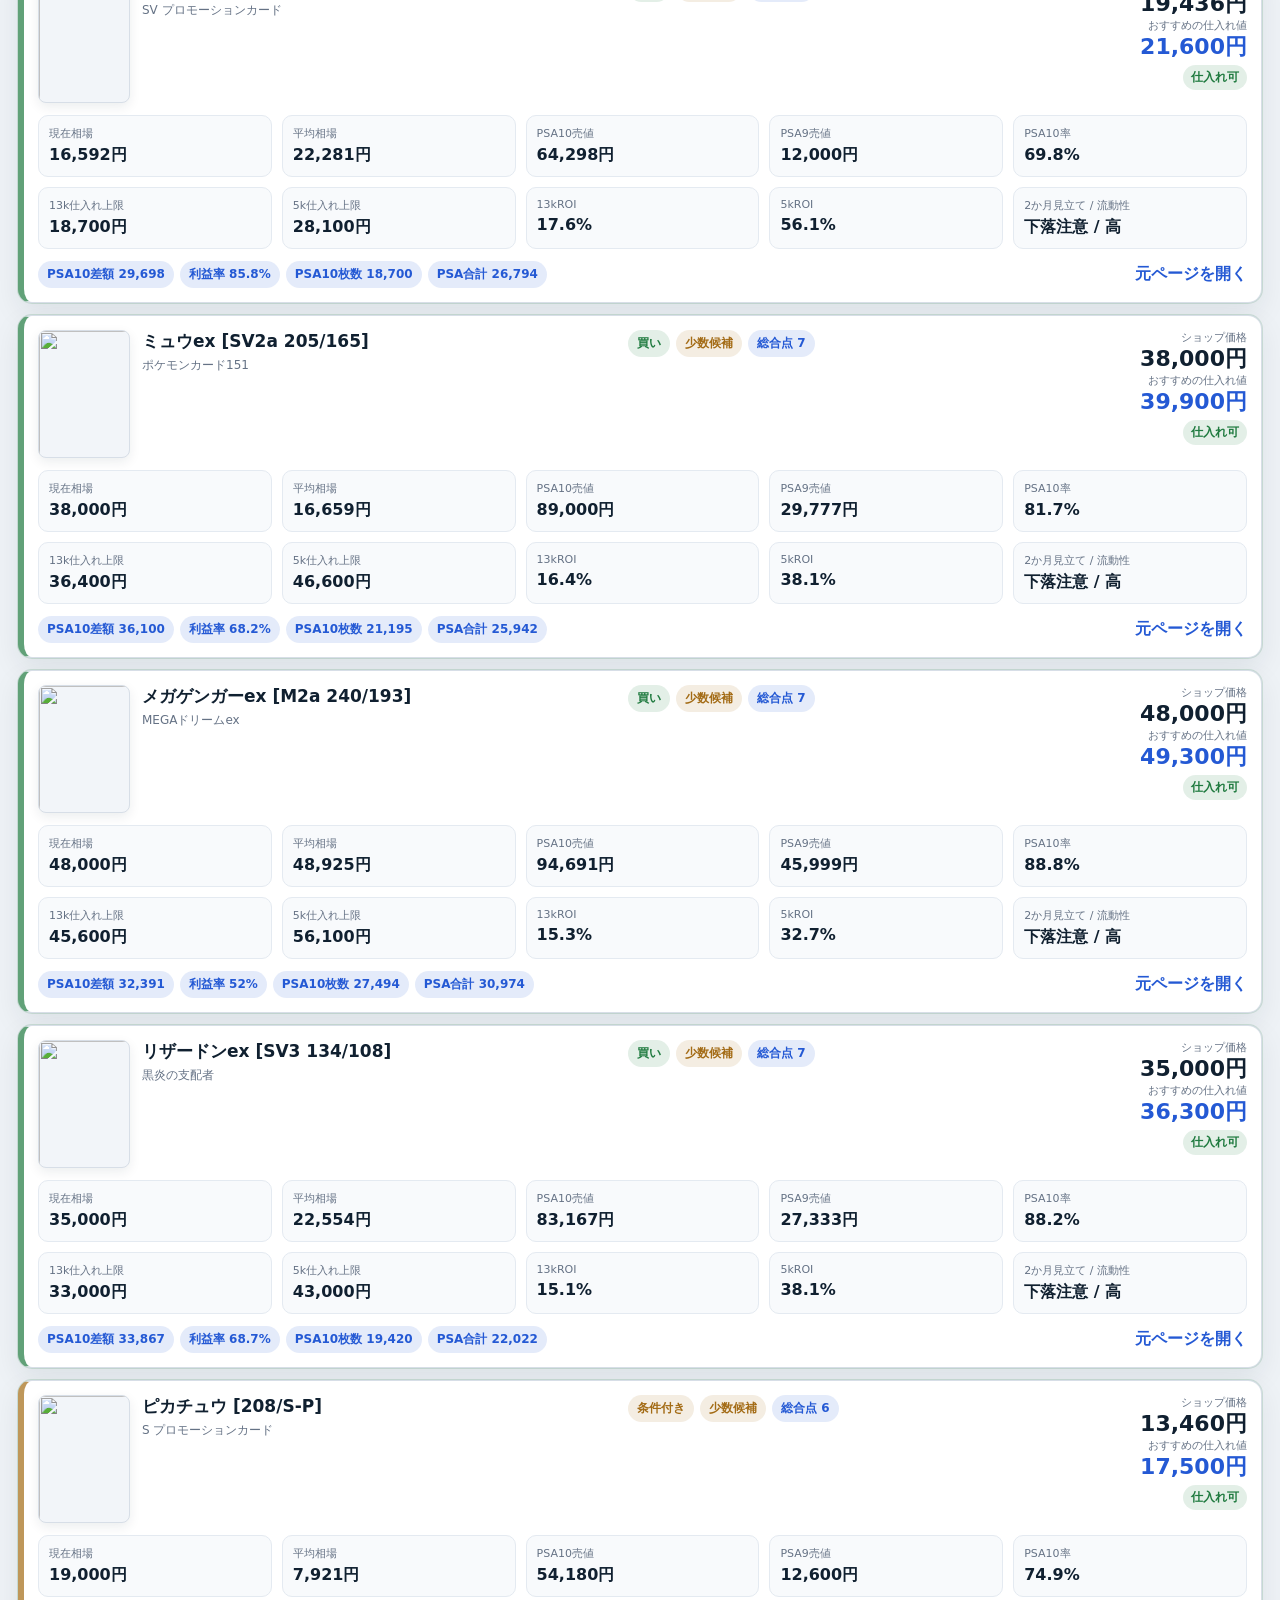
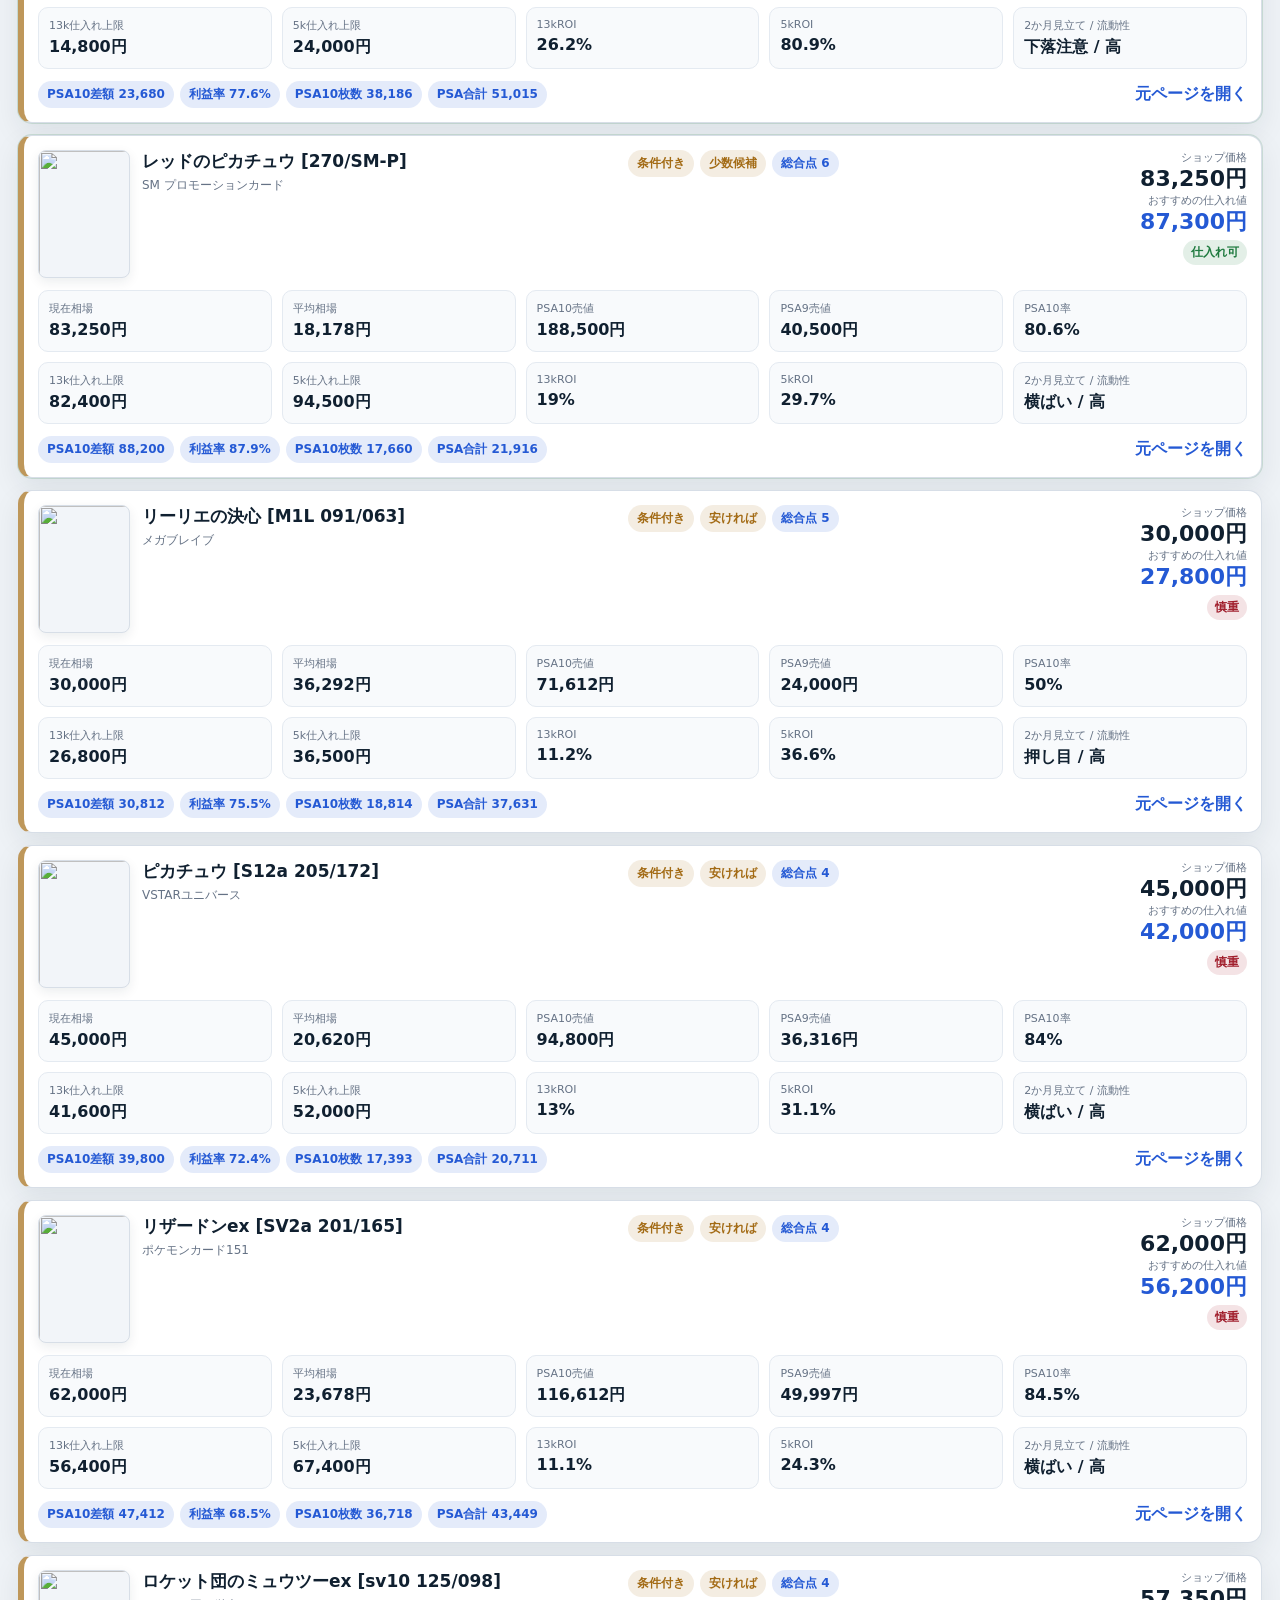
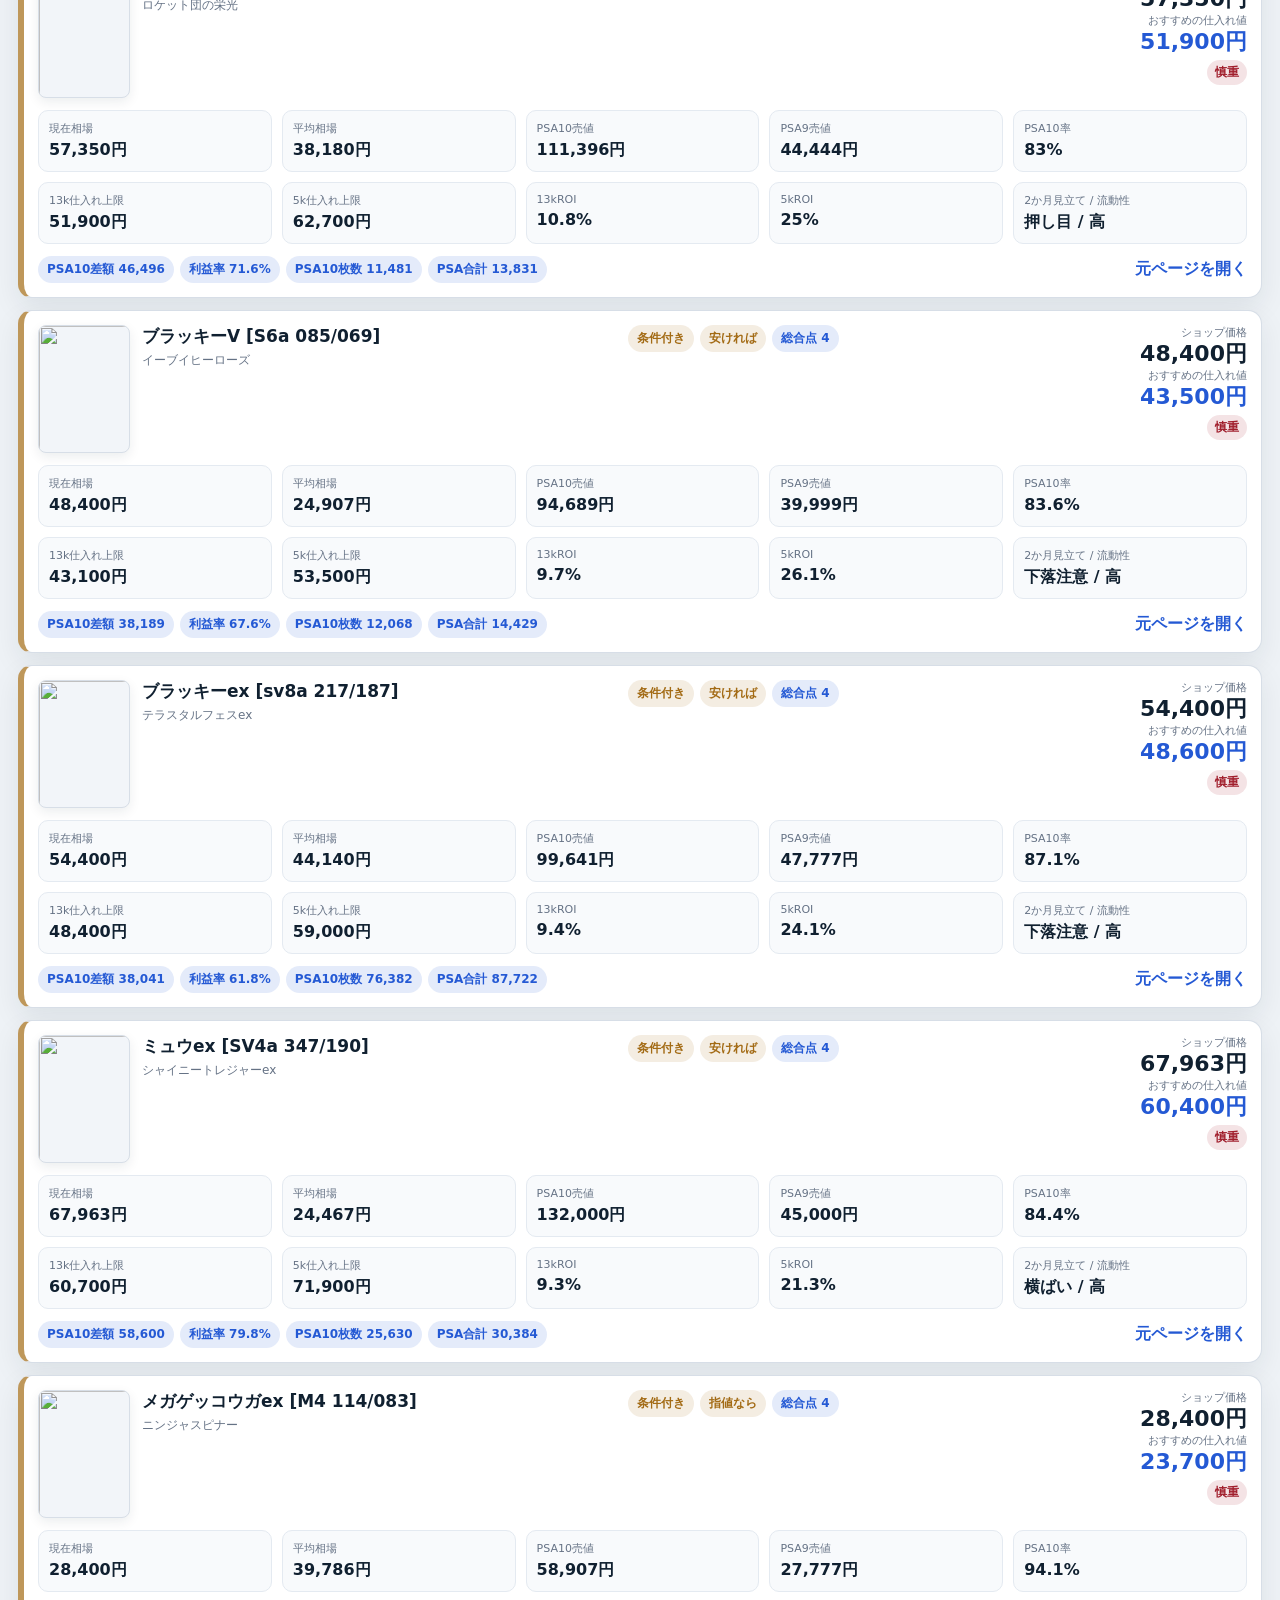
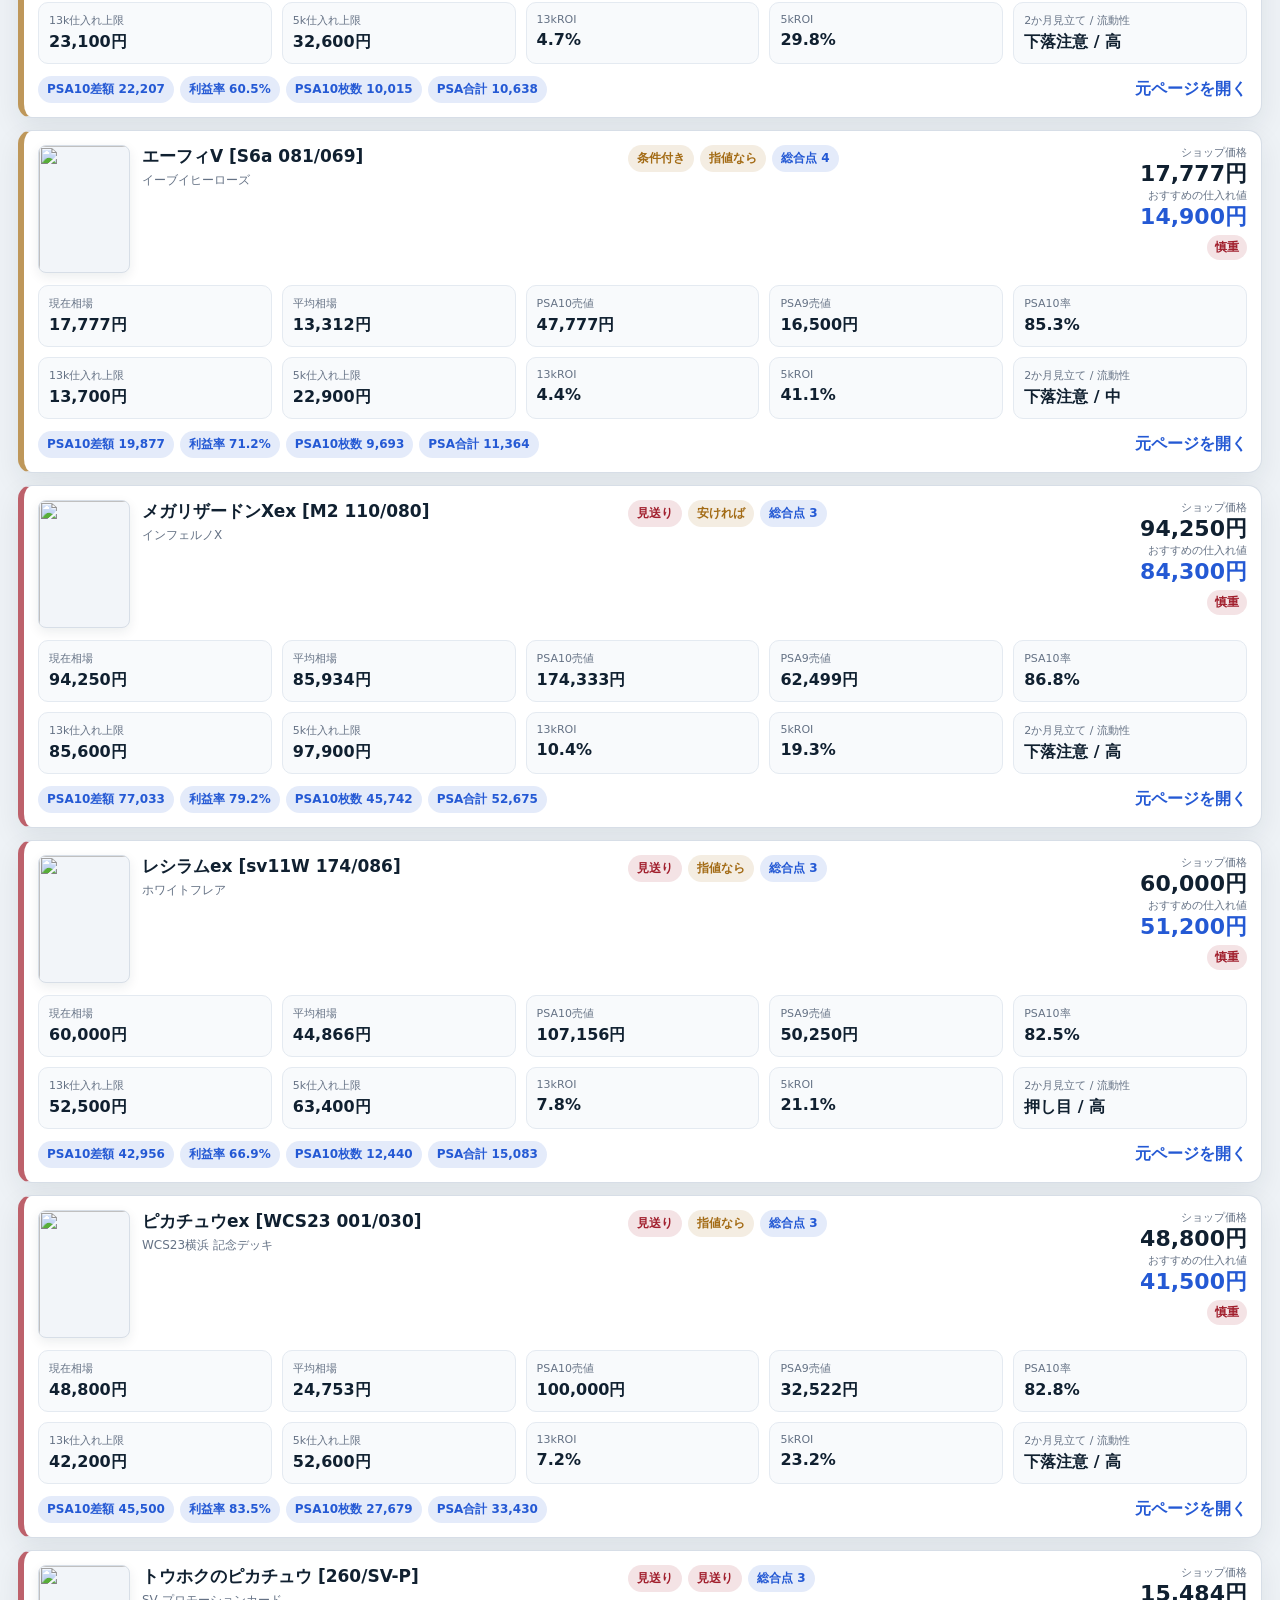
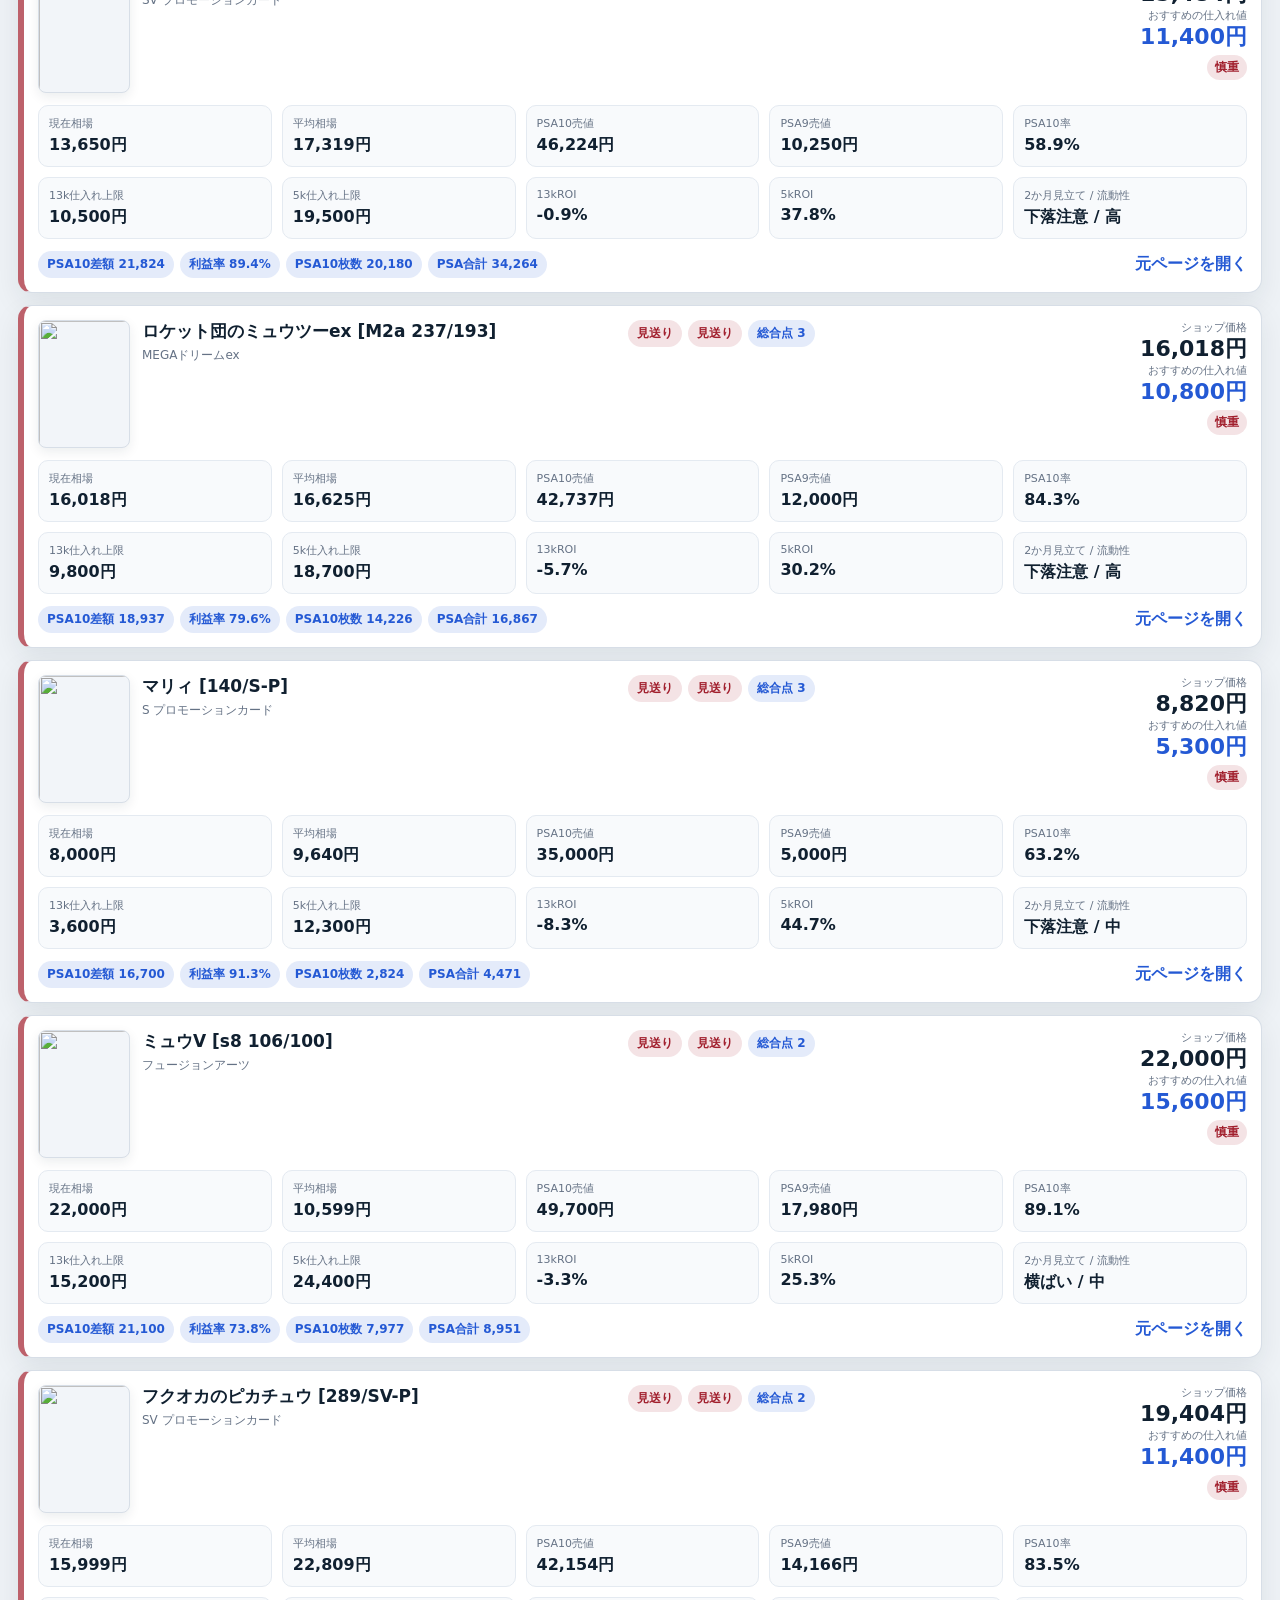
==== commit 3fade765: "Add files via upload" ====
--- a/index.html
+++ b/index.html
@@ -4,7 +4,7 @@
   <meta charset="utf-8" />
   <meta name="viewport" content="width=device-width, initial-scale=1" />
   <title>PSA仕入れ検索</title>
-  <meta name="theme-color" content="#f4f6f8" />
+  <meta name="theme-color" content="#eef2f6" />
   <link rel="stylesheet" href="./styles.css" />
 </head>
 <body>
@@ -19,8 +19,42 @@
       <div class="stats" id="stats" aria-label="集計"></div>
     </header>
 
+    <section class="settings-panel" aria-label="鑑定費設定">
+      <div class="settings-title">鑑定費・判定設定</div>
+      <div class="settings-grid">
+        <label class="setting-field">
+          <span>13k鑑定費</span>
+          <input id="fee13k" type="number" min="0" step="100" />
+        </label>
+        <label class="setting-field">
+          <span>13k納期(月)</span>
+          <input id="months13k" type="number" min="1" step="1" />
+        </label>
+        <label class="setting-field">
+          <span>13k目標利益率</span>
+          <input id="target13k" type="number" min="0" step="1" />
+        </label>
+        <label class="setting-field">
+          <span>5k鑑定費</span>
+          <input id="fee5k" type="number" min="0" step="100" />
+        </label>
+        <label class="setting-field">
+          <span>5k納期(月)</span>
+          <input id="months5k" type="number" min="1" step="1" />
+        </label>
+        <label class="setting-field">
+          <span>5k目標利益率</span>
+          <input id="target5k" type="number" min="0" step="1" />
+        </label>
+      </div>
+      <div class="settings-actions">
+        <button id="applySettings" type="button">反映</button>
+        <button id="resetSettings" type="button" class="ghost">初期化</button>
+      </div>
+    </section>
+
     <section class="controls" aria-label="検索条件">
-      <input id="search" type="search" placeholder="カード名・収録パックで検索" />
+      <input id="search" type="search" placeholder="カード名・パック名で検索" />
       <select id="evalFilter" aria-label="総合評価">
         <option value="">総合評価 すべて</option>
         <option value="買い">買い</option>
@@ -30,9 +64,9 @@
       <select id="judgeFilter" aria-label="13k判断">
         <option value="">13k判断 すべて</option>
         <option value="縦積み可">縦積み可</option>
-        <option value="少数なら買い">少数なら買い</option>
-        <option value="安ければ少数">安ければ少数</option>
-        <option value="かなり安ければ">かなり安ければ</option>
+        <option value="少数候補">少数候補</option>
+        <option value="安ければ">安ければ</option>
+        <option value="指値なら">指値なら</option>
         <option value="見送り">見送り</option>
       </select>
       <select id="sortFilter" aria-label="並び順">
@@ -44,23 +78,23 @@
         <option value="">収録パック すべて</option>
       </select>
       <label class="toggle">
-        <input id="onlyCircle" type="checkbox" />
-        <span>〇のみ</span>
+        <input id="onlyBuyable" type="checkbox" />
+        <span>仕入れ可のみ</span>
       </label>
     </section>
 
     <section class="quick" aria-label="クイック検索">
-      <button data-term="ピカチュウ">ピカチュウ</button>
-      <button data-term="リザードン">リザードン</button>
-      <button data-term="ミュウ">ミュウ</button>
-      <button data-term="メガ">メガ</button>
-      <button data-term="ブラッキー">ブラッキー</button>
+      <button type="button" data-term="ピカチュウ">ピカチュウ</button>
+      <button type="button" data-term="リザードン">リザードン</button>
+      <button type="button" data-term="ミュウ">ミュウ</button>
+      <button type="button" data-term="メガ">メガ</button>
+      <button type="button" data-term="ブリジュラス">ブリジュラス</button>
     </section>
 
     <section class="results">
       <div class="results-head">
         <div class="result-count" id="resultCount"></div>
-        <div class="hint">仕入れ候補は上から順に見ればOK。店頭では「仕入れ可」の色と価格だけ先に見てください。</div>
+        <div class="hint">設定を変えると、一覧の利益率・上限・おすすめ仕入れ額がその場で変わります。</div>
       </div>
       <div id="list" class="list"></div>
     </section>
--- a/styles.css
+++ b/styles.css
@@ -15,7 +15,13 @@
 }
 
 * { box-sizing: border-box; }
-html, body { margin: 0; min-height: 100%; background: var(--bg); color: var(--text); font-family: system-ui, -apple-system, BlinkMacSystemFont, "Segoe UI", sans-serif; }
+html, body {
+  margin: 0;
+  min-height: 100%;
+  background: var(--bg);
+  color: var(--text);
+  font-family: system-ui, -apple-system, BlinkMacSystemFont, "Segoe UI", sans-serif;
+}
 body { padding: 18px; }
 
 .app {
@@ -32,13 +38,13 @@
 }
 
 .hero-copy {
-  max-width: 700px;
+  max-width: 760px;
 }
 
 .eyebrow {
   font-size: 12px;
   font-weight: 800;
-  letter-spacing: .02em;
+  letter-spacing: 0;
   color: var(--accent);
   margin-bottom: 6px;
 }
@@ -89,6 +95,7 @@
   margin-top: 3px;
 }
 
+.settings-panel,
 .controls,
 .quick,
 .results-head,
@@ -96,42 +103,98 @@
   margin-bottom: 12px;
 }
 
+.settings-panel {
+  background: var(--panel);
+  border: 1px solid var(--border);
+  border-radius: 14px;
+  padding: 14px;
+  box-shadow: var(--shadow);
+}
+
+.settings-title {
+  font-size: 13px;
+  font-weight: 800;
+  margin-bottom: 10px;
+}
+
+.settings-grid {
+  display: grid;
+  grid-template-columns: repeat(6, minmax(0, 1fr));
+  gap: 10px;
+}
+
+.setting-field {
+  display: grid;
+  gap: 6px;
+  font-size: 12px;
+  color: var(--muted);
+}
+
+.setting-field input,
+.controls input,
+.controls select,
+.settings-actions button,
+.quick button {
+  font: inherit;
+}
+
+.setting-field input,
+.controls input,
+.controls select {
+  width: 100%;
+  min-height: 46px;
+  border: 1px solid var(--border);
+  border-radius: 10px;
+  background: var(--panel);
+  color: var(--text);
+  padding: 0 12px;
+  box-shadow: var(--shadow-soft);
+}
+
+.setting-field input:focus,
+.controls input:focus,
+.controls select:focus {
+  outline: 2px solid rgba(36, 89, 212, 0.18);
+  border-color: #97b1ef;
+}
+
+.settings-actions {
+  display: flex;
+  gap: 8px;
+  margin-top: 12px;
+}
+
+.settings-actions button,
+.quick button {
+  border: 1px solid var(--border);
+  background: var(--panel);
+  border-radius: 999px;
+  padding: 8px 12px;
+  cursor: pointer;
+  box-shadow: var(--shadow-soft);
+}
+
+.settings-actions button:hover,
+.quick button:hover {
+  border-color: #bac7db;
+}
+
+.settings-actions .ghost {
+  background: var(--panel-soft);
+}
+
 .controls {
   position: sticky;
   top: 0;
   z-index: 4;
   display: grid;
-  grid-template-columns: minmax(240px, 1.7fr) repeat(4, minmax(145px, 1fr)) auto;
+  grid-template-columns: minmax(240px, 1.7fr) repeat(3, minmax(145px, 1fr)) minmax(180px, 1fr) auto;
   gap: 10px;
   align-items: center;
   padding: 10px;
   margin-inline: -10px;
-  background: rgba(238, 242, 246, 0.9);
+  background: rgba(238, 242, 246, 0.92);
   backdrop-filter: blur(10px);
-}
-
-input,
-select,
-button {
-  font: inherit;
-}
-
-input,
-select {
-  width: 100%;
-  min-height: 46px;
-  border: 1px solid var(--border);
-  border-radius: 10px;
-  background: var(--panel);
-  color: var(--text);
-  padding: 0 12px;
-  box-shadow: var(--shadow-soft);
-}
-
-input:focus,
-select:focus {
-  outline: 2px solid rgba(36, 89, 212, 0.18);
-  border-color: #97b1ef;
 }
 
 .toggle {
@@ -157,17 +220,6 @@
   gap: 8px;
   flex-wrap: wrap;
 }
-.quick button {
-  border: 1px solid var(--border);
-  background: var(--panel);
-  border-radius: 999px;
-  padding: 8px 12px;
-  cursor: pointer;
-  box-shadow: var(--shadow-soft);
-}
-.quick button:hover {
-  border-color: #bac7db;
-}
 
 .results-head {
   display: flex;
@@ -218,9 +270,7 @@
   min-width: 0;
 }
 
-.name-copy {
-  min-width: 0;
-}
+.name-copy { min-width: 0; }
 
 .card-art {
   width: 92px;
@@ -268,6 +318,7 @@
   line-height: 1.1;
   font-weight: 900;
 }
+
 .price-value.accent {
   color: var(--accent);
 }
@@ -279,10 +330,12 @@
   padding: 4px 8px;
   border-radius: 999px;
 }
+
 .price-state.ok {
   background: rgba(31, 122, 63, 0.12);
   color: var(--good);
 }
+
 .price-state.ng {
   background: rgba(161, 31, 45, 0.12);
   color: var(--bad);
@@ -301,11 +354,13 @@
   border-radius: 10px;
   padding: 10px;
 }
+
 .kv .k {
   display: block;
   font-size: 11px;
   color: var(--muted);
 }
+
 .kv .v {
   display: block;
   margin-top: 4px;
@@ -338,14 +393,13 @@
   font-weight: 800;
   white-space: nowrap;
 }
+
 .b-good { background: rgba(31, 122, 63, 0.12); color: var(--good); }
 .b-warn { background: rgba(163, 107, 21, 0.12); color: var(--warn); }
 .b-bad { background: rgba(161, 31, 45, 0.12); color: var(--bad); }
 .b-info { background: rgba(36, 89, 212, 0.12); color: var(--accent); }
 
-.muted {
-  color: var(--muted);
-}
+.muted { color: var(--muted); }
 
 .link {
   color: var(--accent);
@@ -354,6 +408,9 @@
 }
 
 @media (max-width: 1080px) {
+  .settings-grid {
+    grid-template-columns: repeat(2, minmax(0, 1fr));
+  }
   .controls {
     grid-template-columns: 1fr 1fr;
   }
@@ -389,6 +446,9 @@
   }
   .stats {
     justify-content: start;
+  }
+  .settings-grid {
+    grid-template-columns: 1fr;
   }
   .controls {
     grid-template-columns: 1fr;
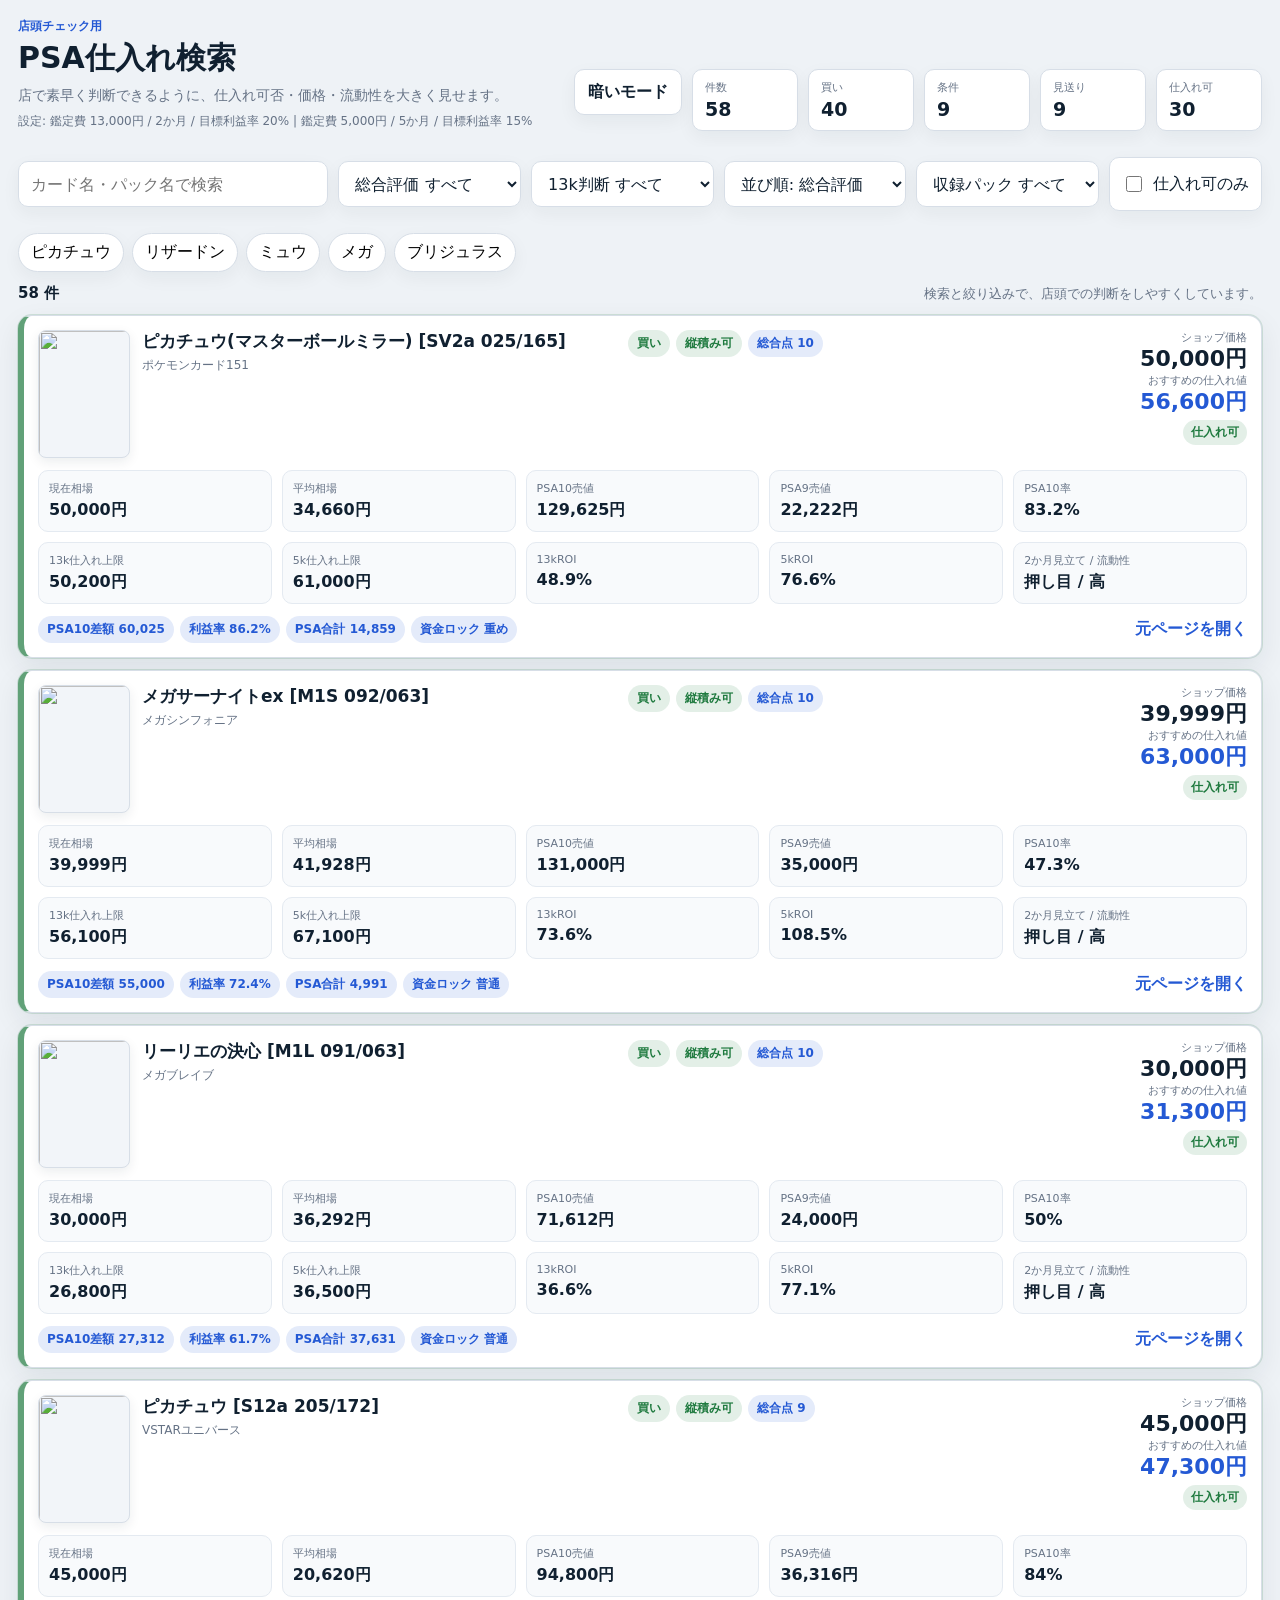
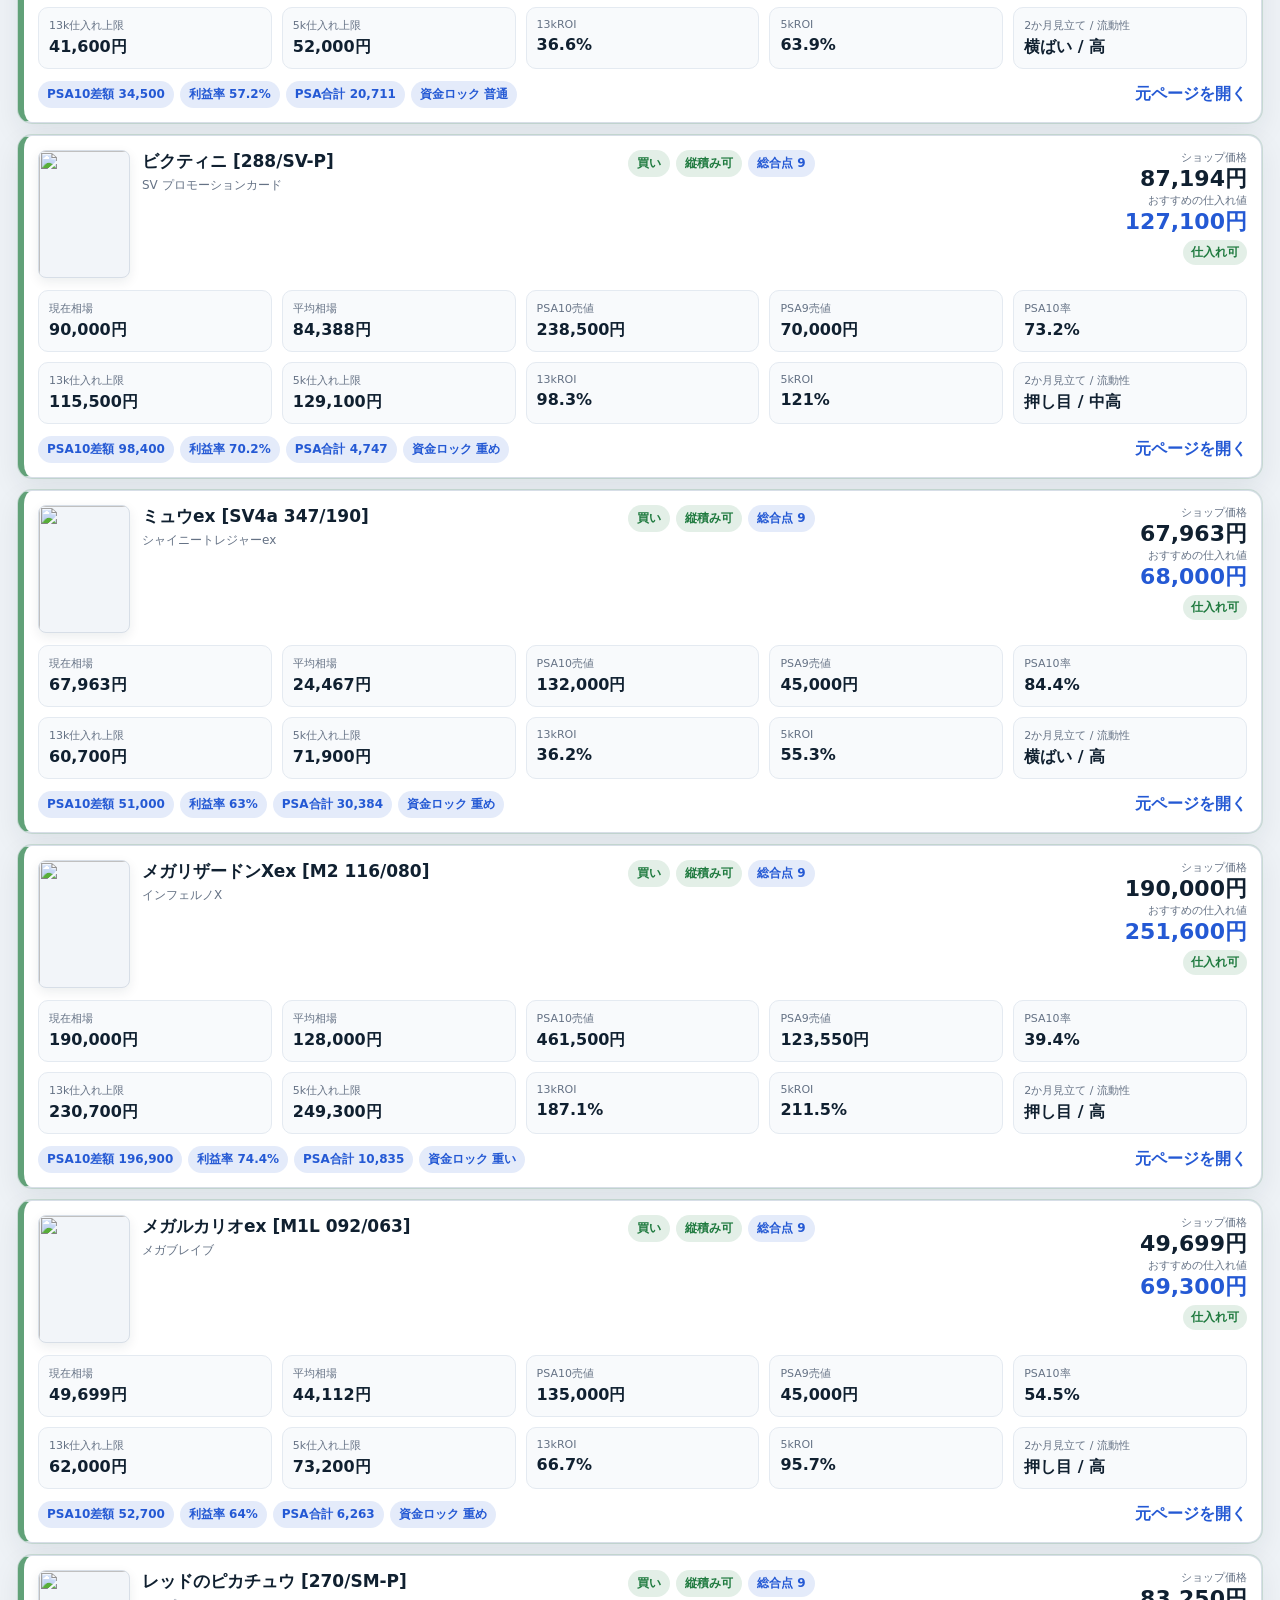
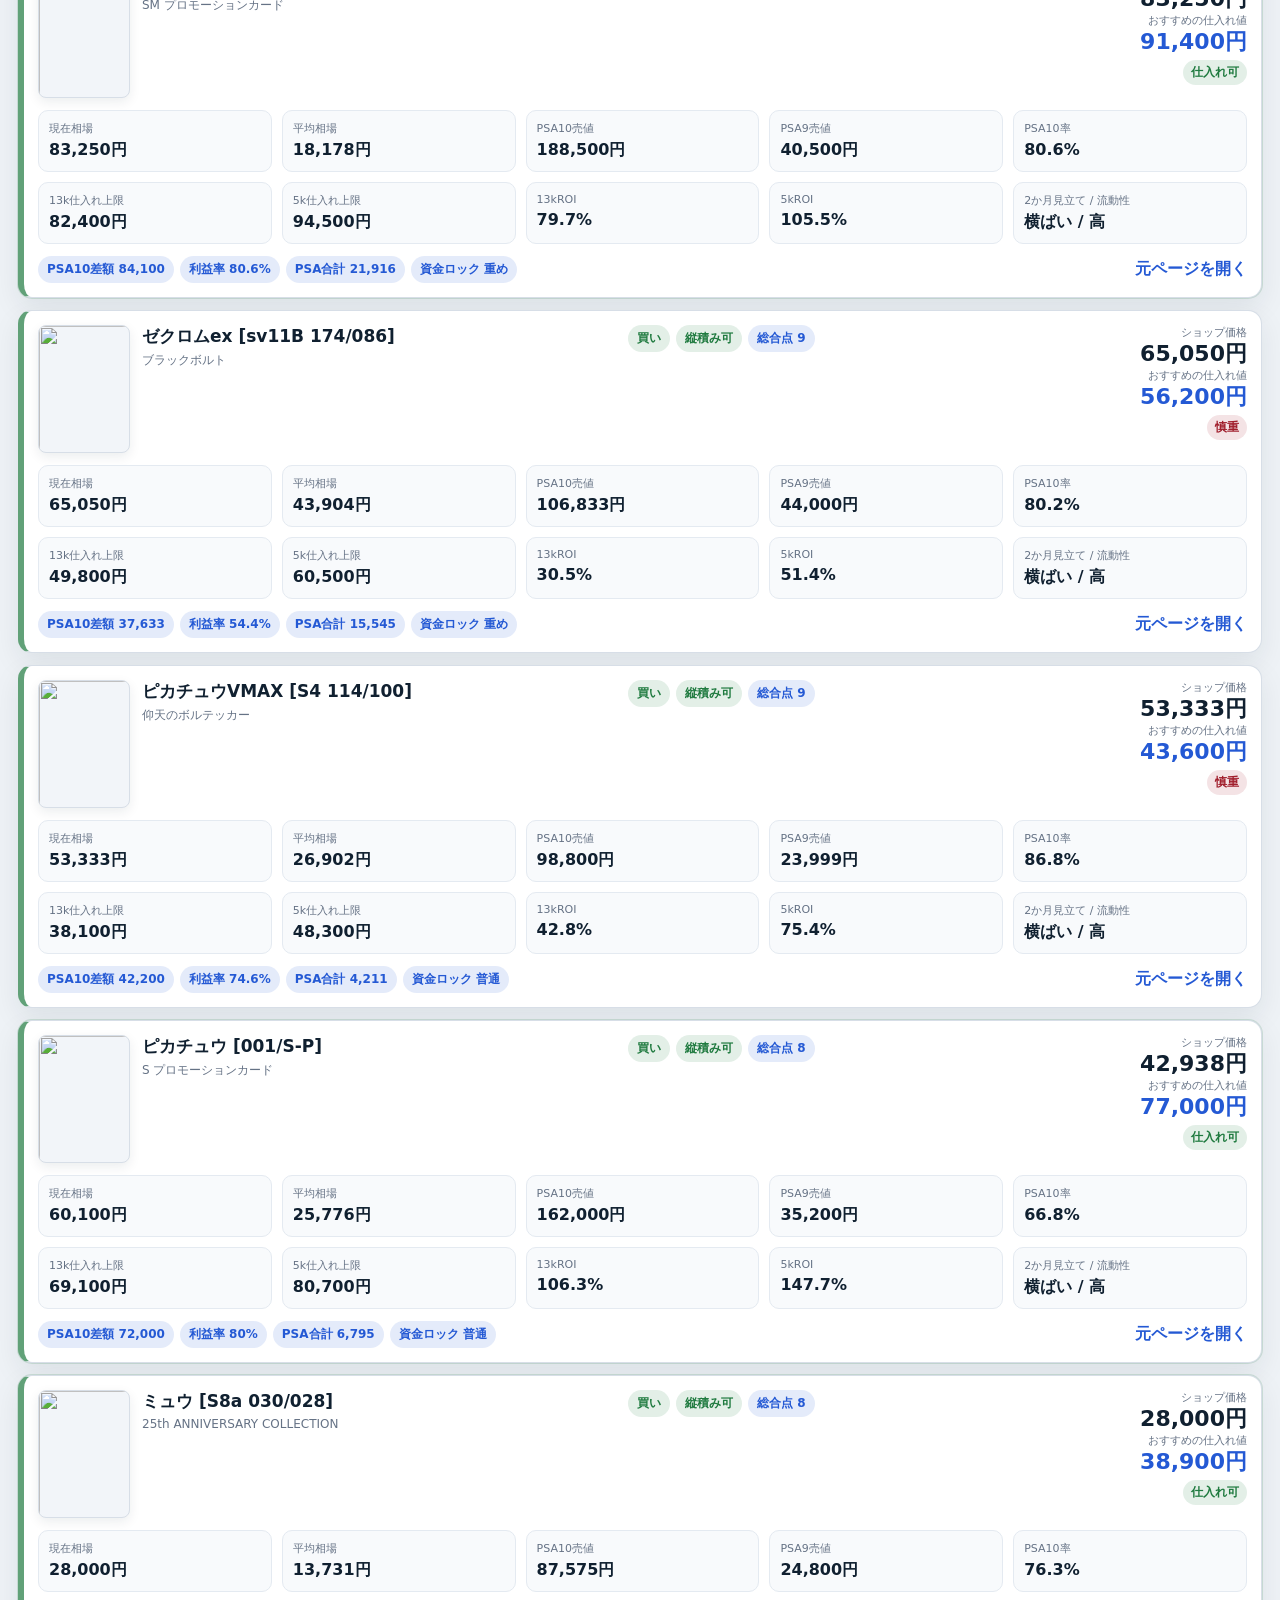
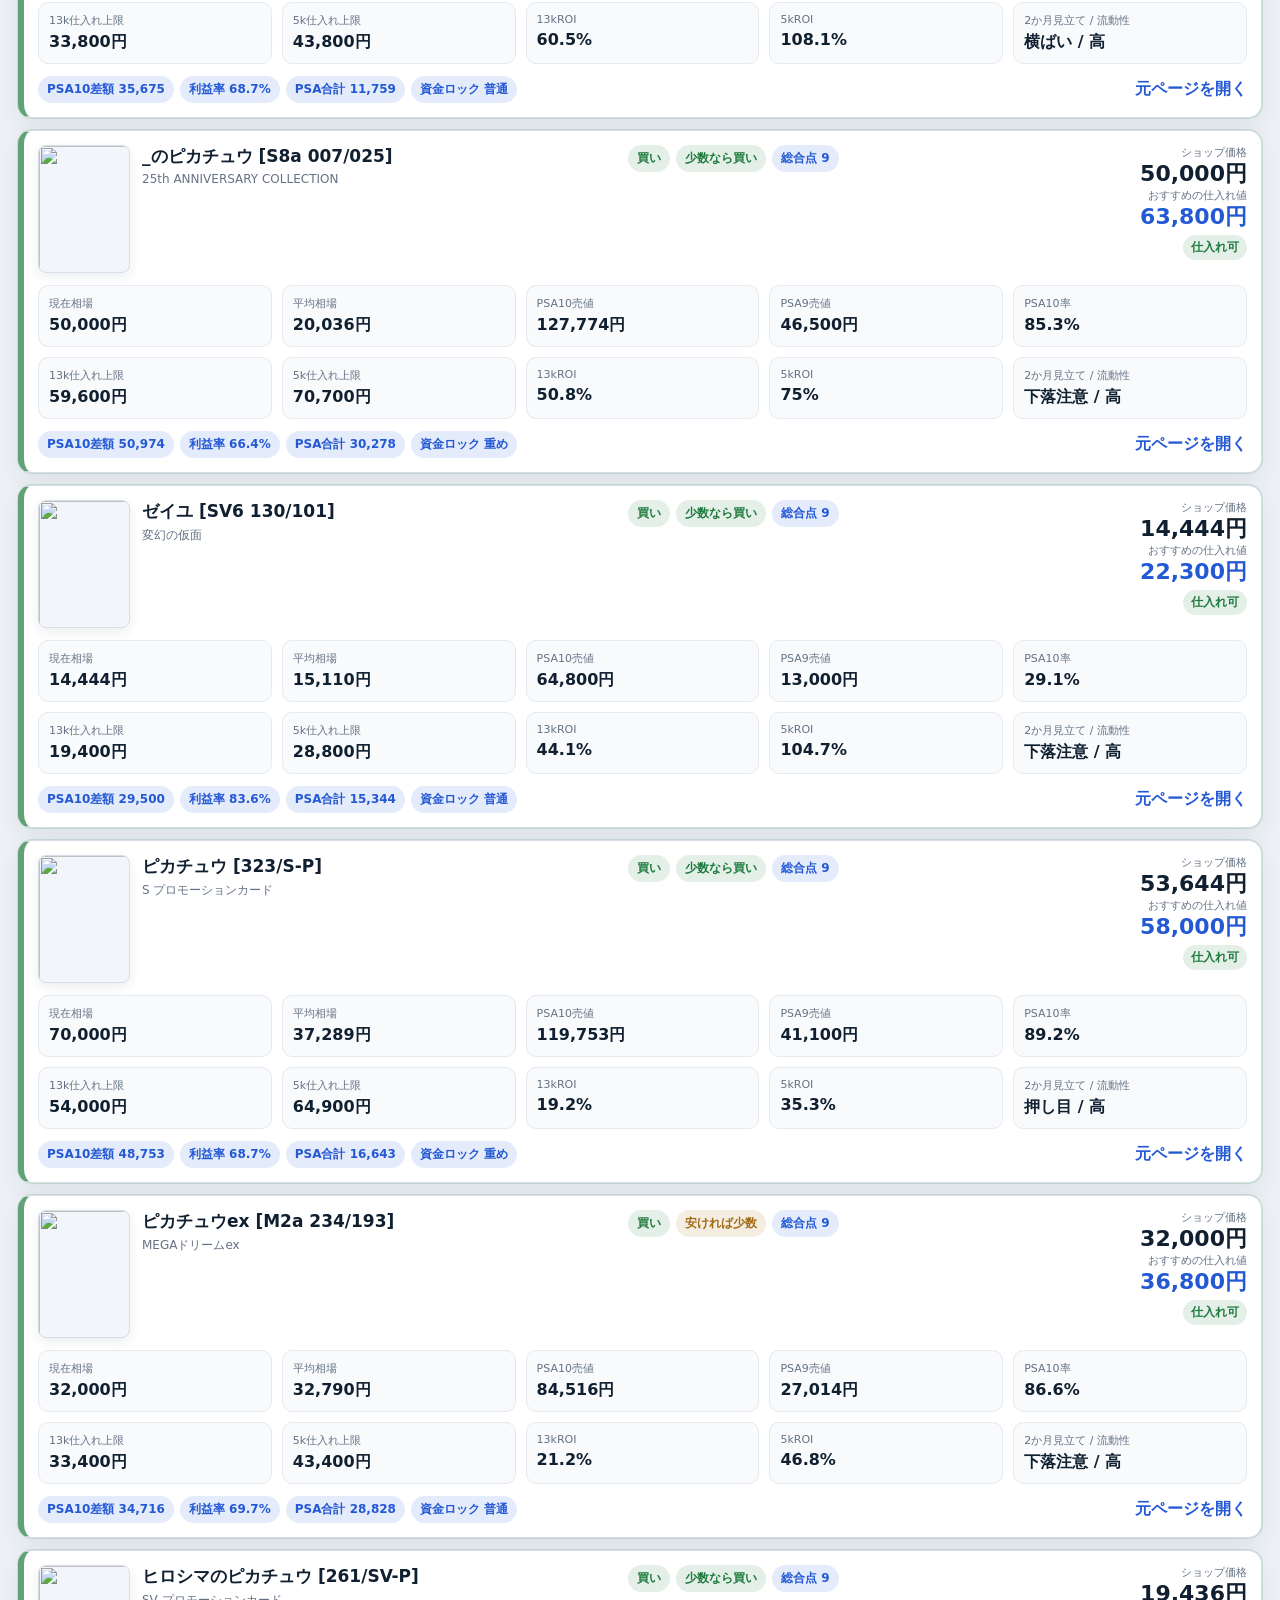
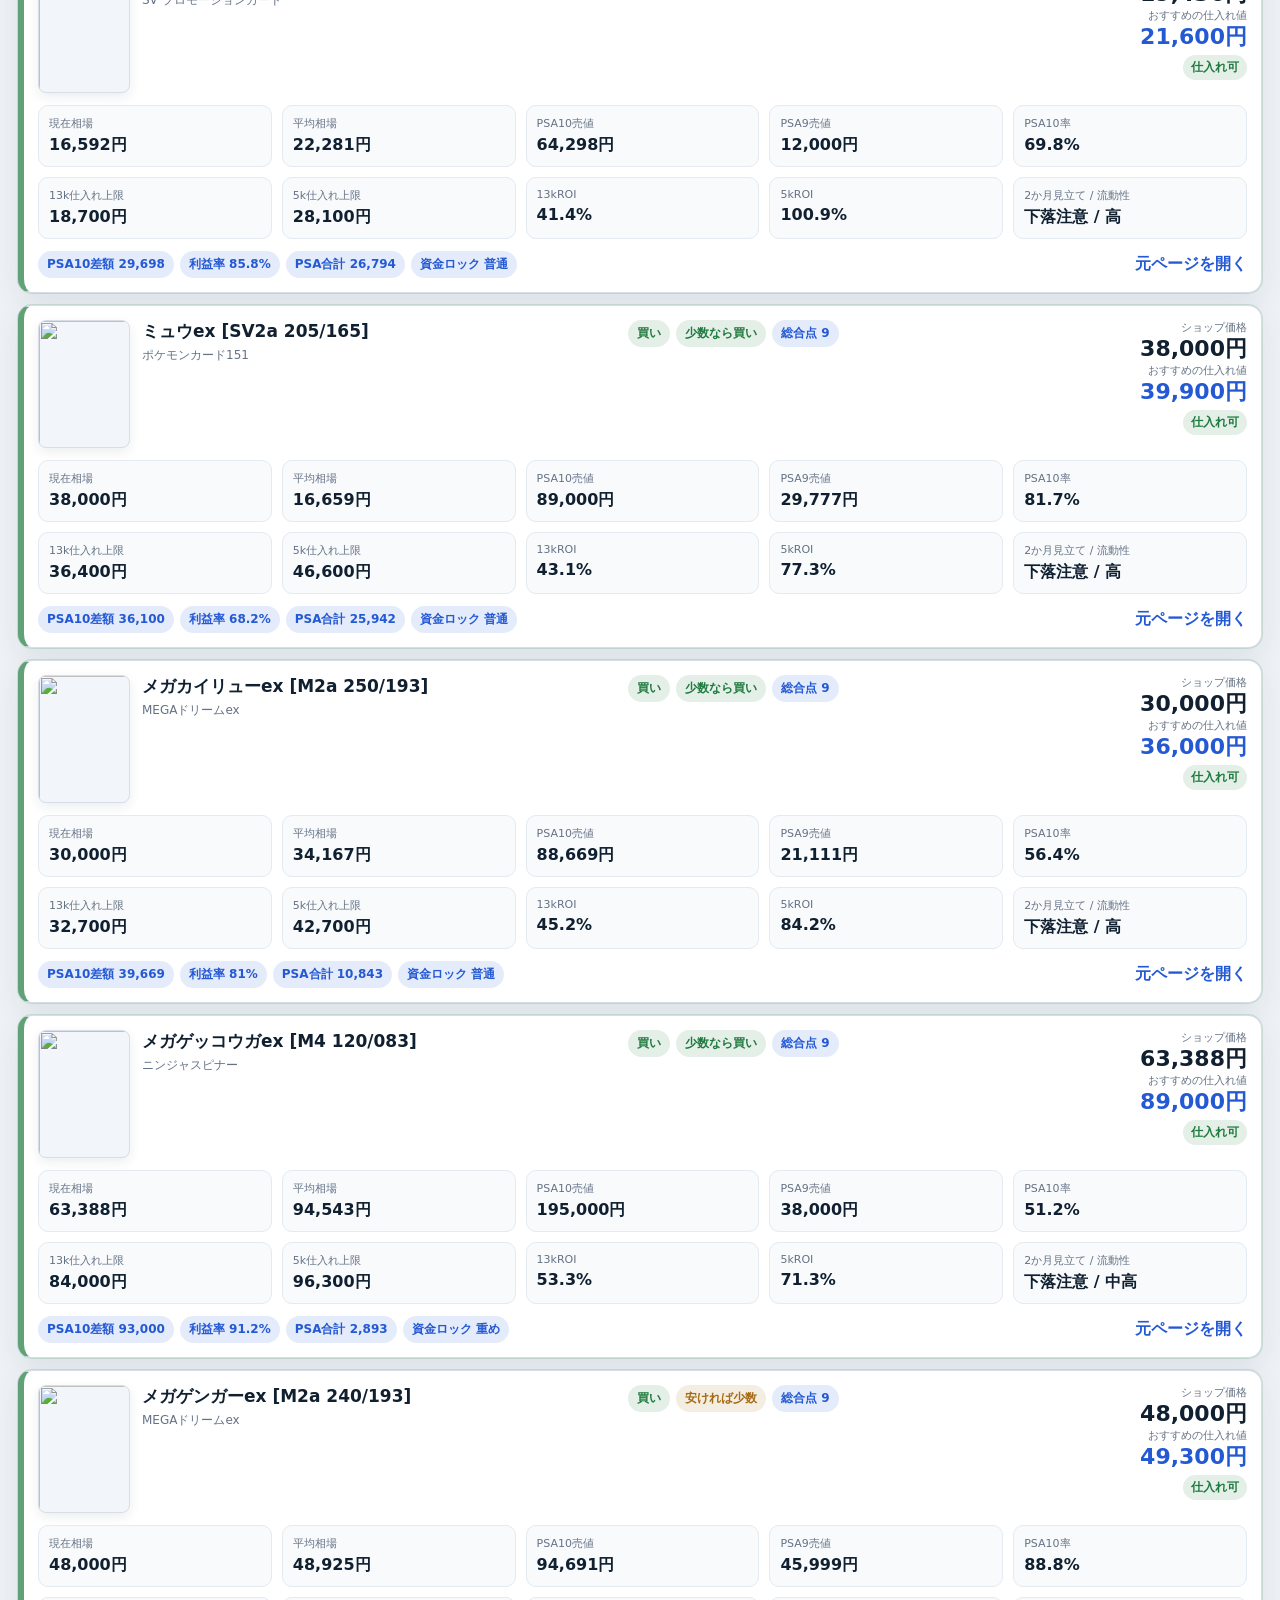
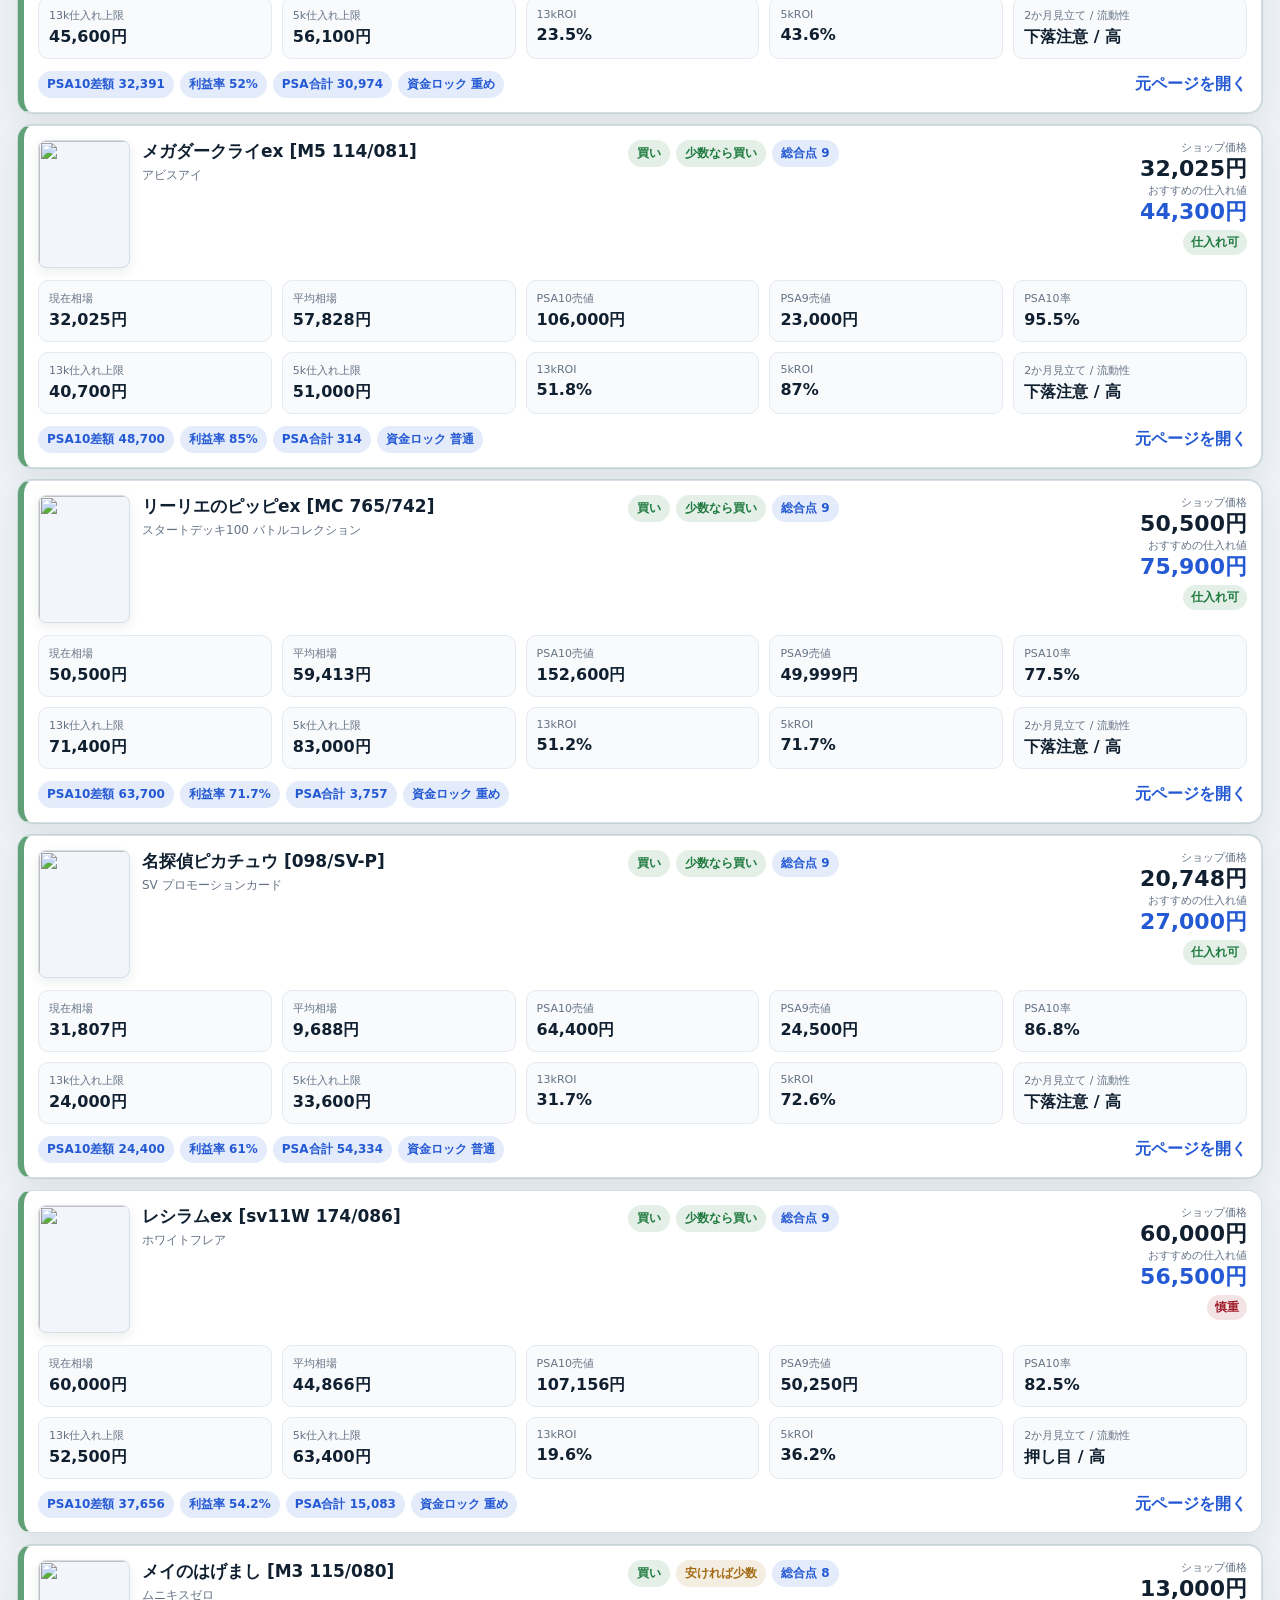
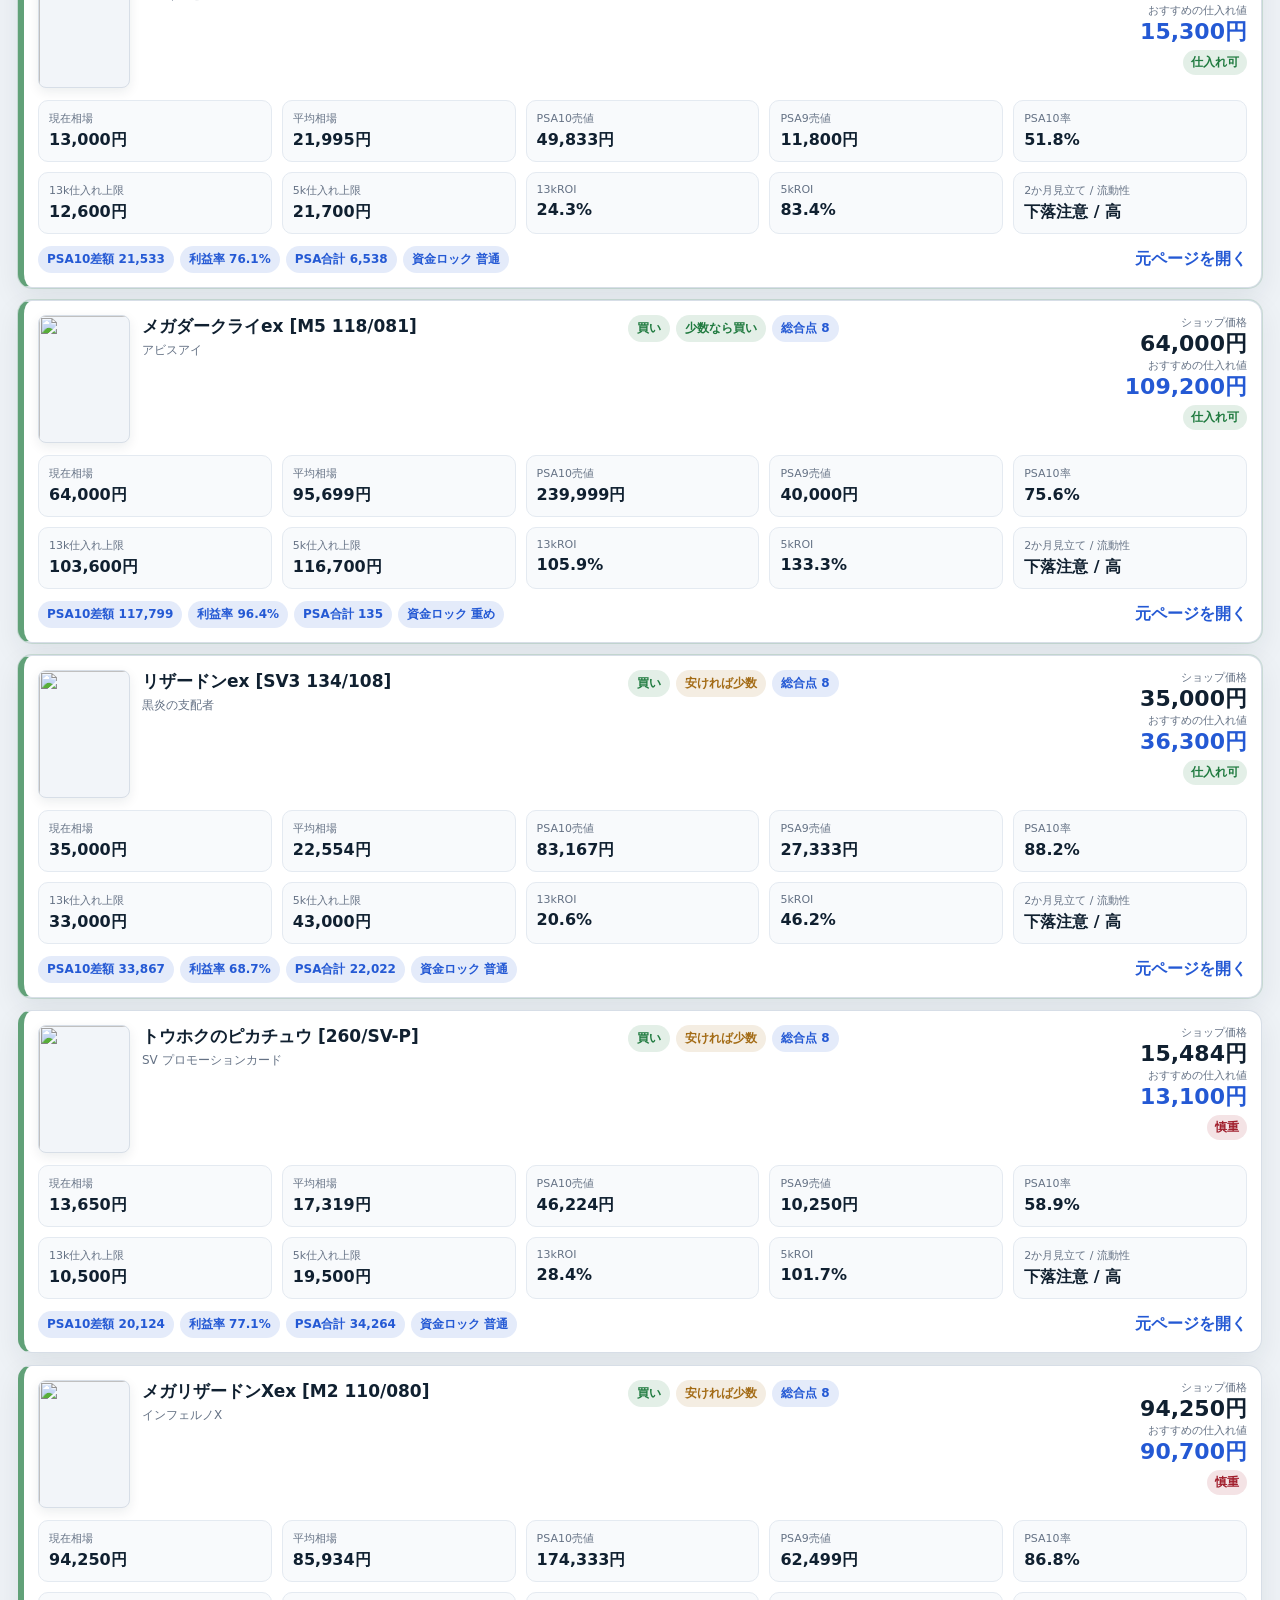
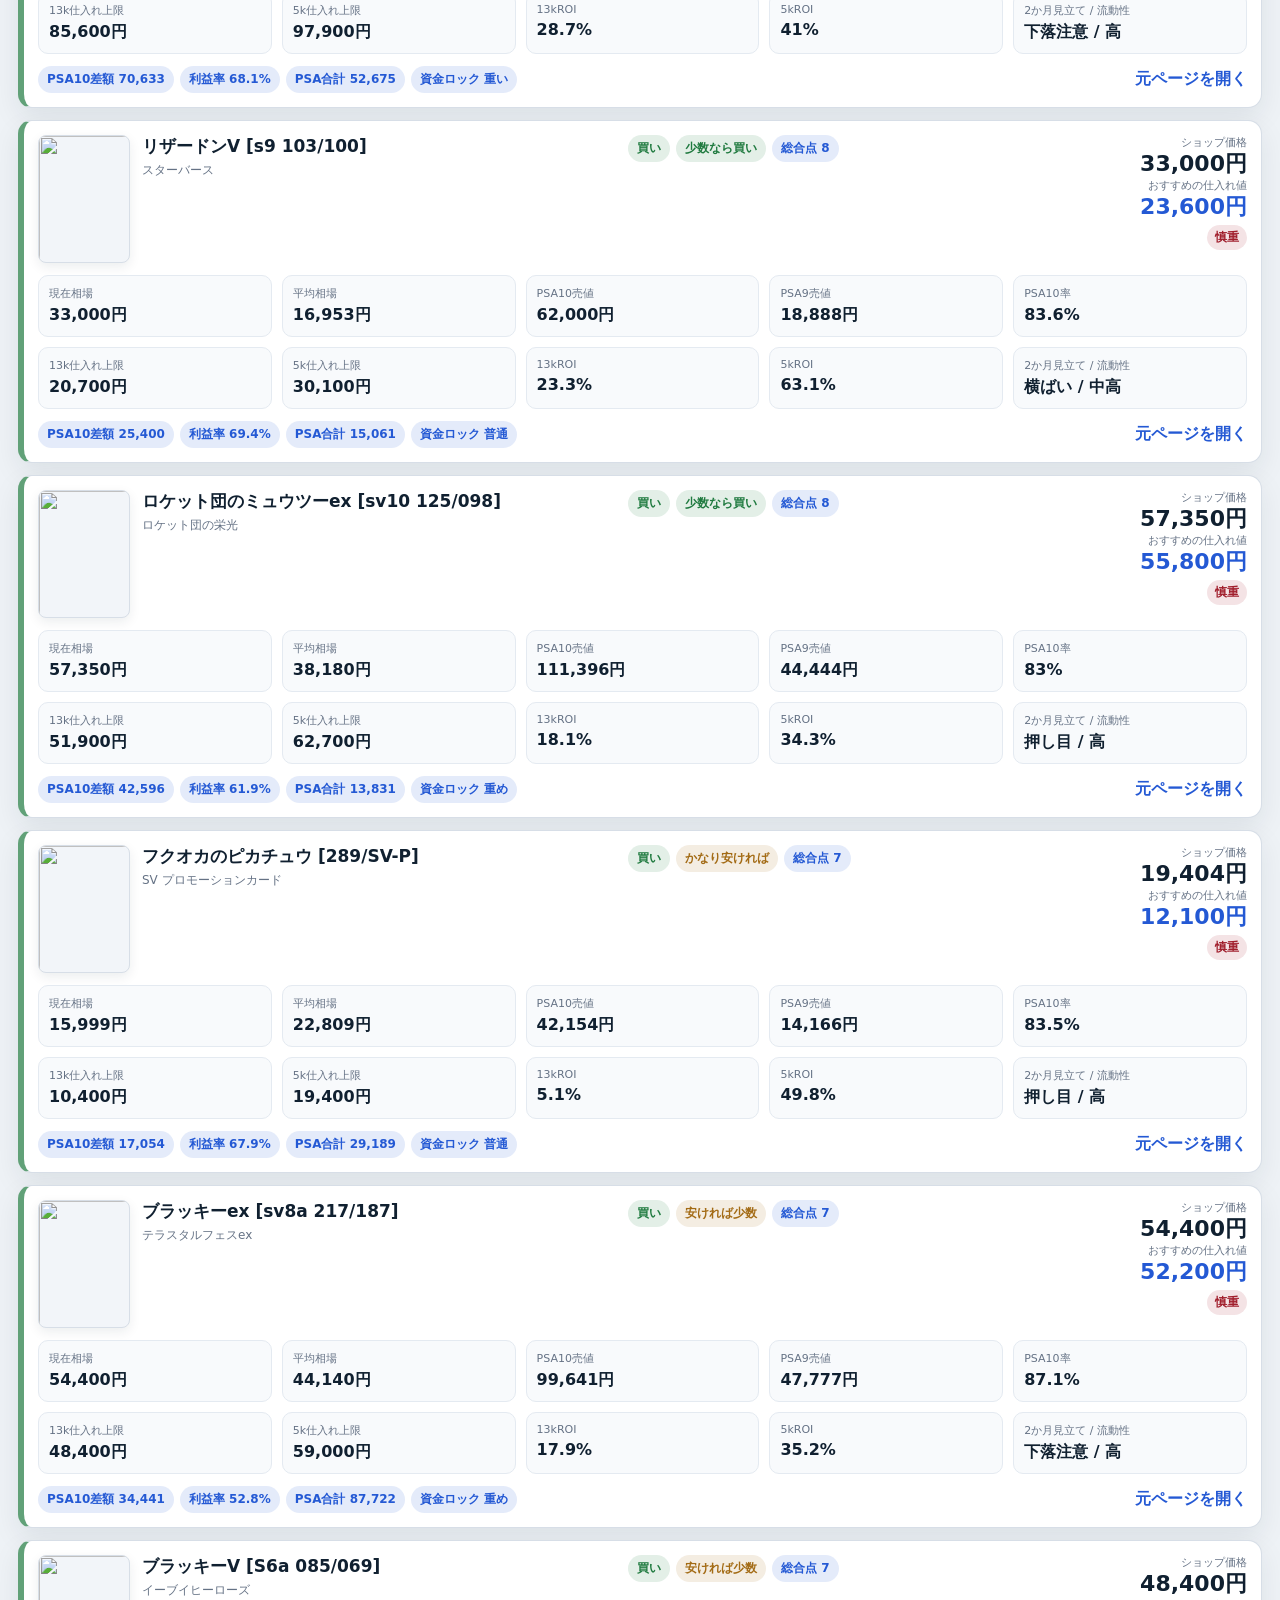
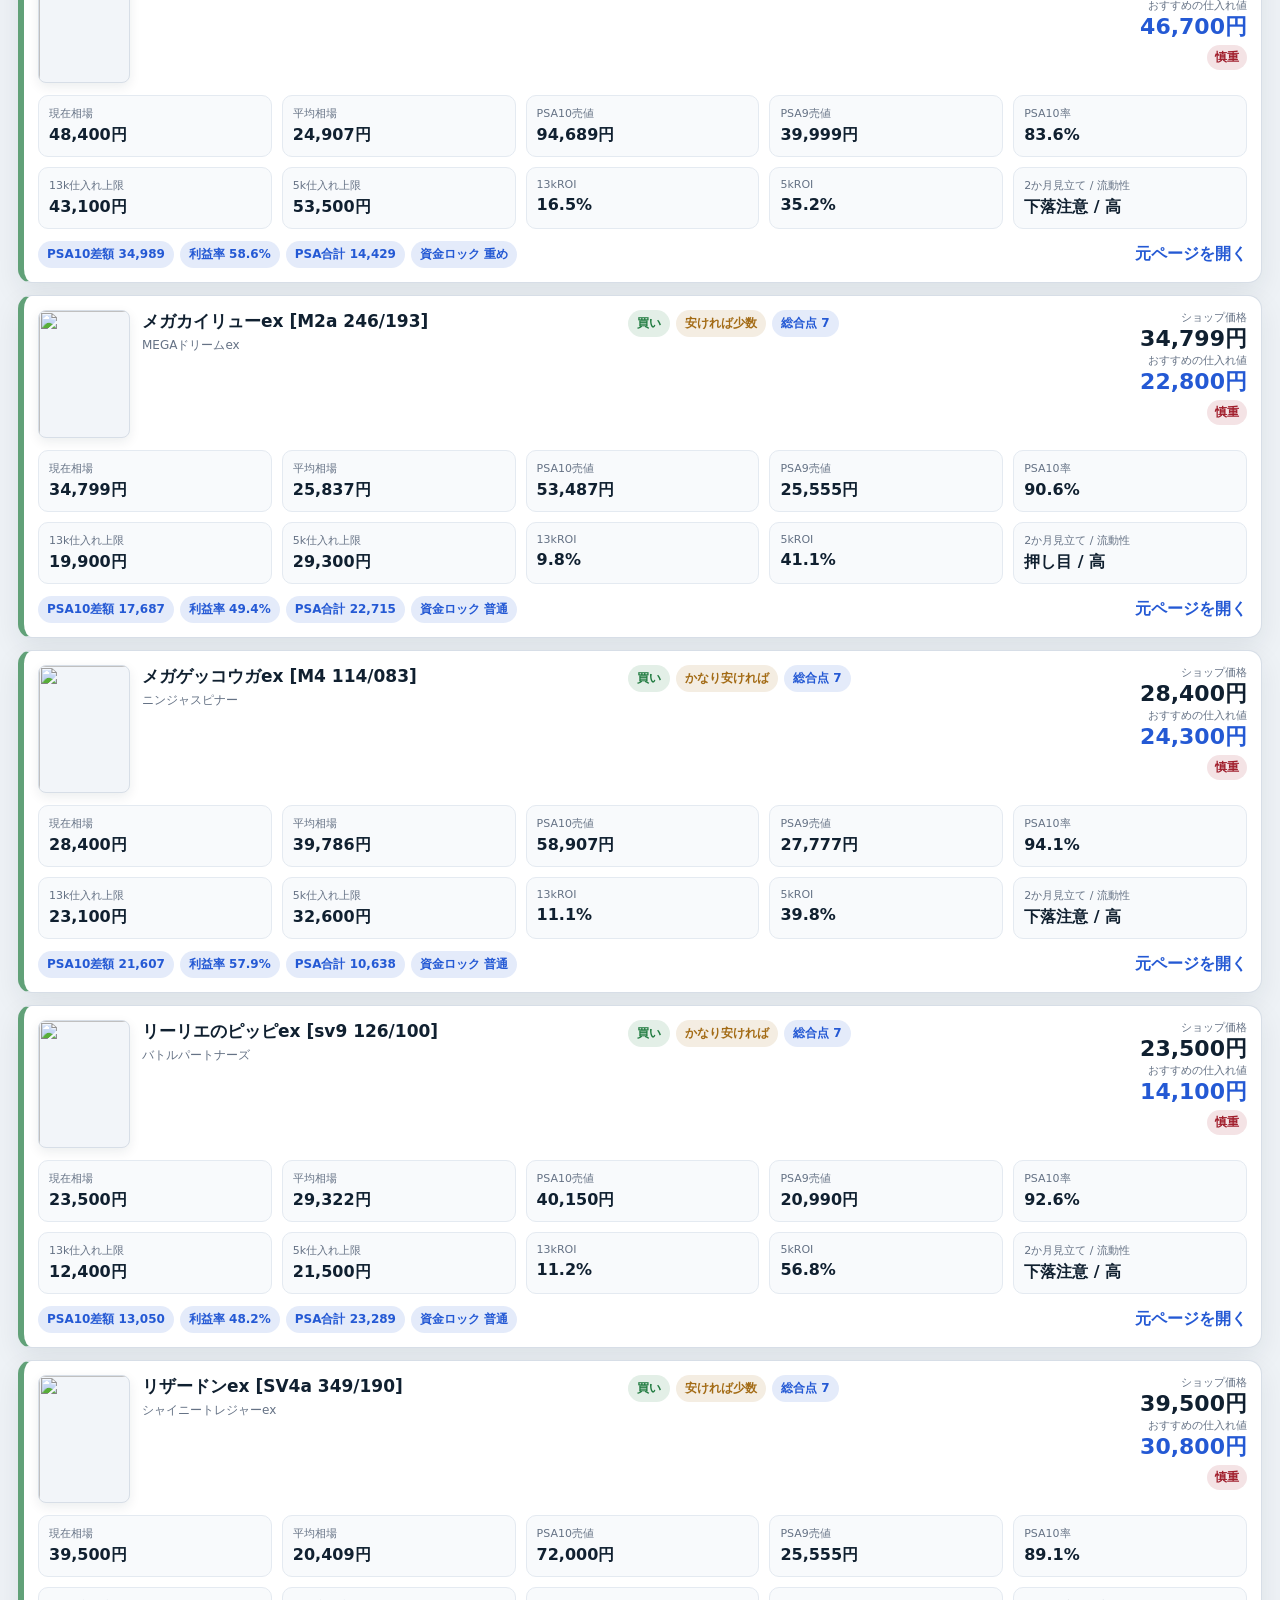
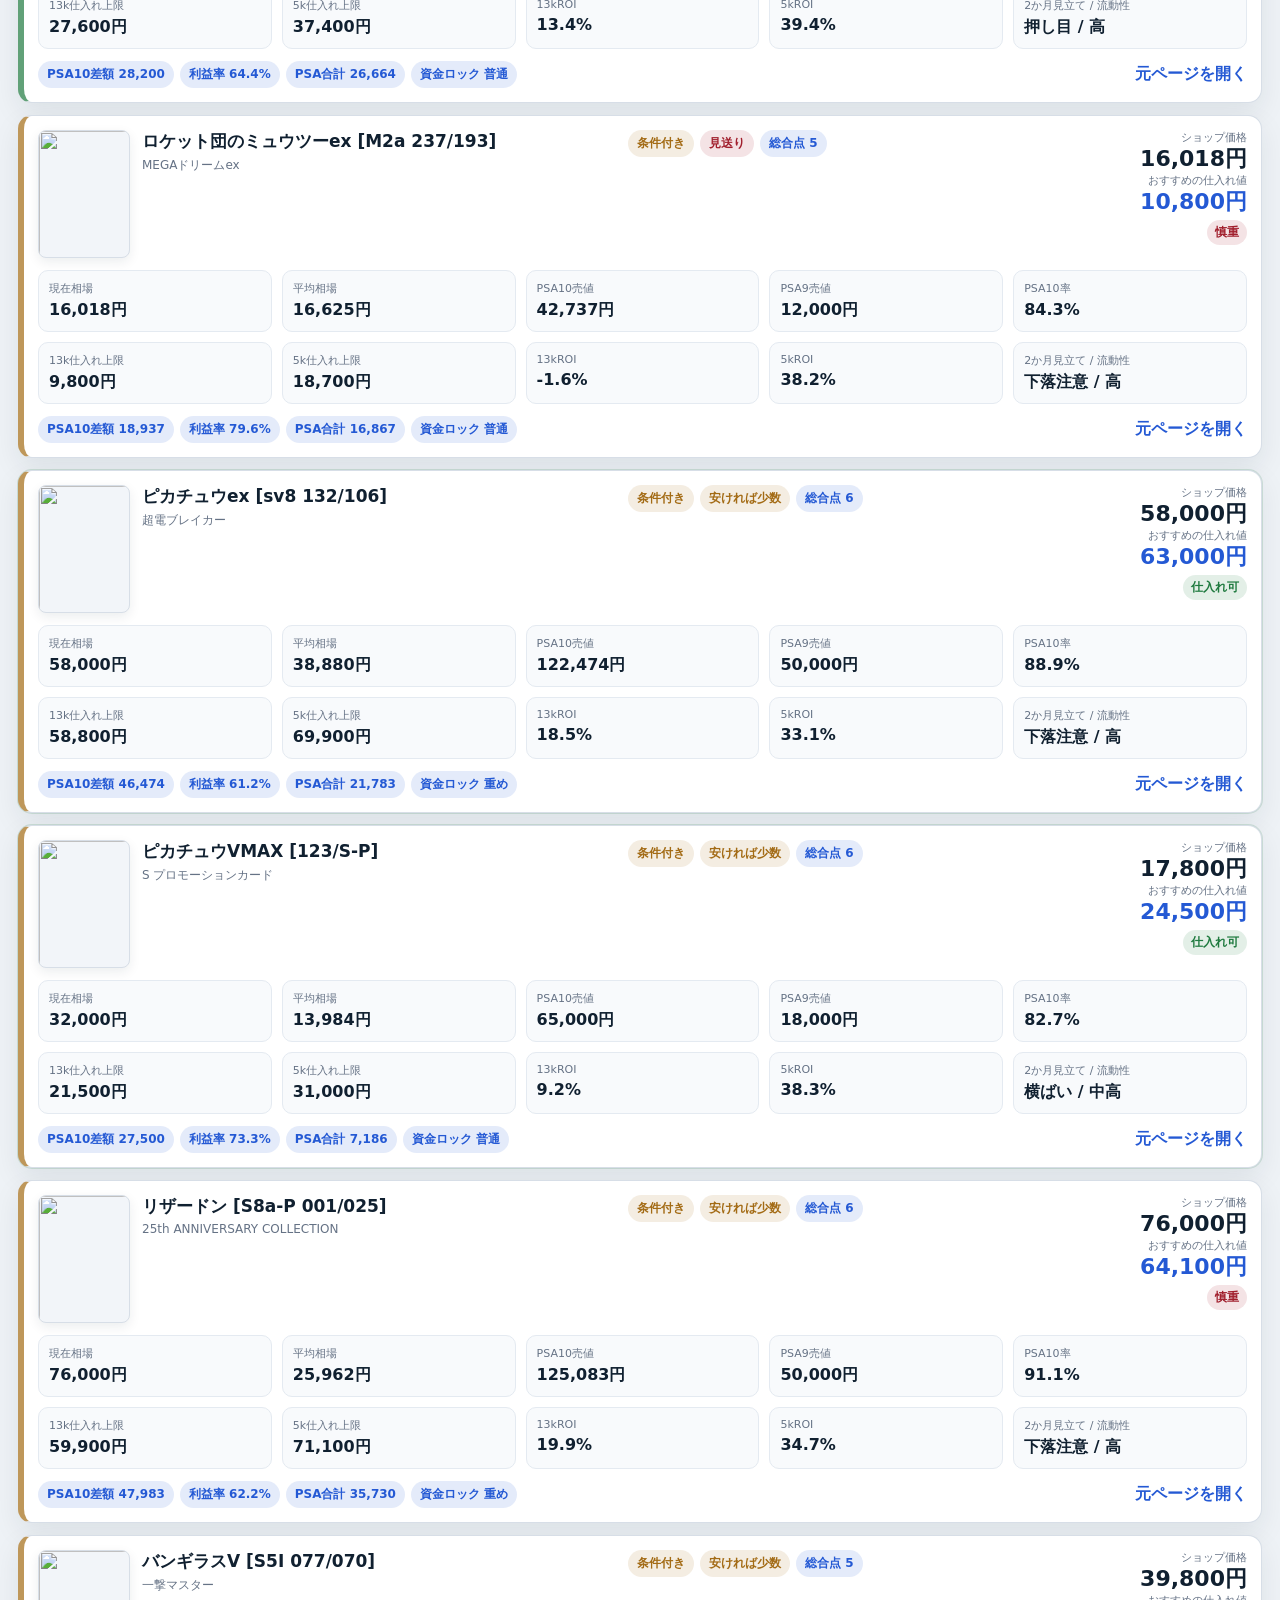
==== commit 07366f5c: "Add files via upload" ====
--- a/index.html
+++ b/index.html
@@ -5,6 +5,18 @@
   <meta name="viewport" content="width=device-width, initial-scale=1" />
   <title>PSA仕入れ検索</title>
   <meta name="theme-color" content="#eef2f6" />
+  <script>
+    (function () {
+      try {
+        var saved = localStorage.getItem('pokeca-theme');
+        if (saved === 'dark' || saved === 'light') {
+          document.documentElement.dataset.theme = saved;
+          var meta = document.querySelector('meta[name="theme-color"]');
+          if (meta) meta.setAttribute('content', saved === 'dark' ? '#101522' : '#eef2f6');
+        }
+      } catch (e) {}
+    })();
+  </script>
   <link rel="stylesheet" href="./styles.css" />
 </head>
 <body>
@@ -16,42 +28,11 @@
         <p class="lead">店で素早く判断できるように、仕入れ可否・価格・流動性を大きく見せます。</p>
         <p class="lead settings-line" id="settingsLine"></p>
       </div>
-      <div class="stats" id="stats" aria-label="集計"></div>
+      <div class="topbar-actions">
+        <button id="themeToggle" class="theme-toggle" type="button" aria-label="テーマ切り替え"></button>
+        <div class="stats" id="stats" aria-label="集計"></div>
+      </div>
     </header>
-
-    <section class="settings-panel" aria-label="鑑定費設定">
-      <div class="settings-title">鑑定費・判定設定</div>
-      <div class="settings-grid">
-        <label class="setting-field">
-          <span>13k鑑定費</span>
-          <input id="fee13k" type="number" min="0" step="100" />
-        </label>
-        <label class="setting-field">
-          <span>13k納期(月)</span>
-          <input id="months13k" type="number" min="1" step="1" />
-        </label>
-        <label class="setting-field">
-          <span>13k目標利益率</span>
-          <input id="target13k" type="number" min="0" step="1" />
-        </label>
-        <label class="setting-field">
-          <span>5k鑑定費</span>
-          <input id="fee5k" type="number" min="0" step="100" />
-        </label>
-        <label class="setting-field">
-          <span>5k納期(月)</span>
-          <input id="months5k" type="number" min="1" step="1" />
-        </label>
-        <label class="setting-field">
-          <span>5k目標利益率</span>
-          <input id="target5k" type="number" min="0" step="1" />
-        </label>
-      </div>
-      <div class="settings-actions">
-        <button id="applySettings" type="button">反映</button>
-        <button id="resetSettings" type="button" class="ghost">初期化</button>
-      </div>
-    </section>
 
     <section class="controls" aria-label="検索条件">
       <input id="search" type="search" placeholder="カード名・パック名で検索" />
@@ -94,7 +75,7 @@
     <section class="results">
       <div class="results-head">
         <div class="result-count" id="resultCount"></div>
-        <div class="hint">設定を変えると、一覧の利益率・上限・おすすめ仕入れ額がその場で変わります。</div>
+        <div class="hint">検索と絞り込みで、店頭での判断をしやすくしています。</div>
       </div>
       <div id="list" class="list"></div>
     </section>
--- a/styles.css
+++ b/styles.css
@@ -12,6 +12,30 @@
   --bad: #a11f2d;
   --shadow: 0 10px 28px rgba(16, 32, 48, 0.08);
   --shadow-soft: 0 6px 18px rgba(16, 32, 48, 0.05);
+  --control-bg: rgba(238, 242, 246, 0.92);
+  --card-art-bg: #f2f5f9;
+  --card-art-border: #d7dee7;
+  --focus-ring: rgba(36, 89, 212, 0.18);
+}
+
+html[data-theme="dark"] {
+  color-scheme: dark;
+  --bg: #0d1117;
+  --panel: #161b22;
+  --panel-soft: #1b222c;
+  --text: #e6edf3;
+  --muted: #9aa7b6;
+  --border: #2d3744;
+  --accent: #7aa2ff;
+  --good: #5bd07f;
+  --warn: #d5a14c;
+  --bad: #f06d79;
+  --shadow: 0 12px 30px rgba(0, 0, 0, 0.34);
+  --shadow-soft: 0 6px 18px rgba(0, 0, 0, 0.18);
+  --control-bg: rgba(13, 17, 23, 0.88);
+  --card-art-bg: #11161d;
+  --card-art-border: #2d3744;
+  --focus-ring: rgba(122, 162, 255, 0.24);
 }
 
 * { box-sizing: border-box; }
@@ -75,6 +99,28 @@
   justify-content: flex-end;
 }
 
+.topbar-actions {
+  display: flex;
+  align-items: flex-start;
+  gap: 10px;
+}
+
+.theme-toggle {
+  min-width: 108px;
+  min-height: 46px;
+  border: 1px solid var(--border);
+  border-radius: 10px;
+  background: var(--panel);
+  color: var(--text);
+  padding: 0 12px;
+  cursor: pointer;
+  box-shadow: var(--shadow-soft);
+  font-weight: 800;
+}
+.theme-toggle:hover {
+  border-color: #bac7db;
+}
+
 .stat {
   background: var(--panel);
   border: 1px solid var(--border);
@@ -95,7 +141,6 @@
   margin-top: 3px;
 }
 
-.settings-panel,
 .controls,
 .quick,
 .results-head,
@@ -103,98 +148,42 @@
   margin-bottom: 12px;
 }
 
-.settings-panel {
-  background: var(--panel);
-  border: 1px solid var(--border);
-  border-radius: 14px;
-  padding: 14px;
-  box-shadow: var(--shadow);
-}
-
-.settings-title {
-  font-size: 13px;
-  font-weight: 800;
-  margin-bottom: 10px;
-}
-
-.settings-grid {
-  display: grid;
-  grid-template-columns: repeat(6, minmax(0, 1fr));
-  gap: 10px;
-}
-
-.setting-field {
-  display: grid;
-  gap: 6px;
-  font-size: 12px;
-  color: var(--muted);
-}
-
-.setting-field input,
-.controls input,
-.controls select,
-.settings-actions button,
-.quick button {
-  font: inherit;
-}
-
-.setting-field input,
-.controls input,
-.controls select {
-  width: 100%;
-  min-height: 46px;
-  border: 1px solid var(--border);
-  border-radius: 10px;
-  background: var(--panel);
-  color: var(--text);
-  padding: 0 12px;
-  box-shadow: var(--shadow-soft);
-}
-
-.setting-field input:focus,
-.controls input:focus,
-.controls select:focus {
-  outline: 2px solid rgba(36, 89, 212, 0.18);
-  border-color: #97b1ef;
-}
-
-.settings-actions {
-  display: flex;
-  gap: 8px;
-  margin-top: 12px;
-}
-
-.settings-actions button,
-.quick button {
-  border: 1px solid var(--border);
-  background: var(--panel);
-  border-radius: 999px;
-  padding: 8px 12px;
-  cursor: pointer;
-  box-shadow: var(--shadow-soft);
-}
-
-.settings-actions button:hover,
-.quick button:hover {
-  border-color: #bac7db;
-}
-
-.settings-actions .ghost {
-  background: var(--panel-soft);
-}
-
 .controls {
   position: sticky;
   top: 0;
   z-index: 4;
   display: grid;
-  grid-template-columns: minmax(240px, 1.7fr) repeat(3, minmax(145px, 1fr)) minmax(180px, 1fr) auto;
+  grid-template-columns: minmax(240px, 1.7fr) repeat(4, minmax(145px, 1fr)) auto;
   gap: 10px;
   align-items: center;
   padding: 10px;
   margin-inline: -10px;
-  background: rgba(238, 242, 246, 0.92);
+  background: var(--control-bg);
   backdrop-filter: blur(10px);
+}
+
+input,
+select,
+button {
+  font: inherit;
+}
+
+input,
+select {
+  width: 100%;
+  min-height: 46px;
+  border: 1px solid var(--border);
+  border-radius: 10px;
+  background: var(--panel);
+  color: var(--text);
+  padding: 0 12px;
+  box-shadow: var(--shadow-soft);
+}
+
+input:focus,
+select:focus {
+  outline: 2px solid var(--focus-ring);
+  border-color: #97b1ef;
 }
 
 .toggle {
@@ -220,6 +209,17 @@
   gap: 8px;
   flex-wrap: wrap;
 }
+.quick button {
+  border: 1px solid var(--border);
+  background: var(--panel);
+  border-radius: 999px;
+  padding: 8px 12px;
+  cursor: pointer;
+  box-shadow: var(--shadow-soft);
+}
+.quick button:hover {
+  border-color: #bac7db;
+}
 
 .results-head {
   display: flex;
@@ -277,8 +277,8 @@
   height: 128px;
   object-fit: cover;
   border-radius: 8px;
-  border: 1px solid #d7dee7;
-  background: #f2f5f9;
+  border: 1px solid var(--card-art-border);
+  background: var(--card-art-bg);
   flex: 0 0 auto;
   box-shadow: 0 4px 12px rgba(16, 32, 48, 0.08);
 }
@@ -318,7 +318,6 @@
   line-height: 1.1;
   font-weight: 900;
 }
-
 .price-value.accent {
   color: var(--accent);
 }
@@ -330,12 +329,10 @@
   padding: 4px 8px;
   border-radius: 999px;
 }
-
 .price-state.ok {
   background: rgba(31, 122, 63, 0.12);
   color: var(--good);
 }
-
 .price-state.ng {
   background: rgba(161, 31, 45, 0.12);
   color: var(--bad);
@@ -354,13 +351,11 @@
   border-radius: 10px;
   padding: 10px;
 }
-
 .kv .k {
   display: block;
   font-size: 11px;
   color: var(--muted);
 }
-
 .kv .v {
   display: block;
   margin-top: 4px;
@@ -399,7 +394,9 @@
 .b-bad { background: rgba(161, 31, 45, 0.12); color: var(--bad); }
 .b-info { background: rgba(36, 89, 212, 0.12); color: var(--accent); }
 
-.muted { color: var(--muted); }
+.muted {
+  color: var(--muted);
+}
 
 .link {
   color: var(--accent);
@@ -408,9 +405,6 @@
 }
 
 @media (max-width: 1080px) {
-  .settings-grid {
-    grid-template-columns: repeat(2, minmax(0, 1fr));
-  }
   .controls {
     grid-template-columns: 1fr 1fr;
   }
@@ -444,11 +438,14 @@
     flex-direction: column;
     align-items: start;
   }
+  .topbar-actions {
+    width: 100%;
+    align-items: start;
+    justify-content: space-between;
+    flex-wrap: wrap;
+  }
   .stats {
     justify-content: start;
-  }
-  .settings-grid {
-    grid-template-columns: 1fr;
   }
   .controls {
     grid-template-columns: 1fr;
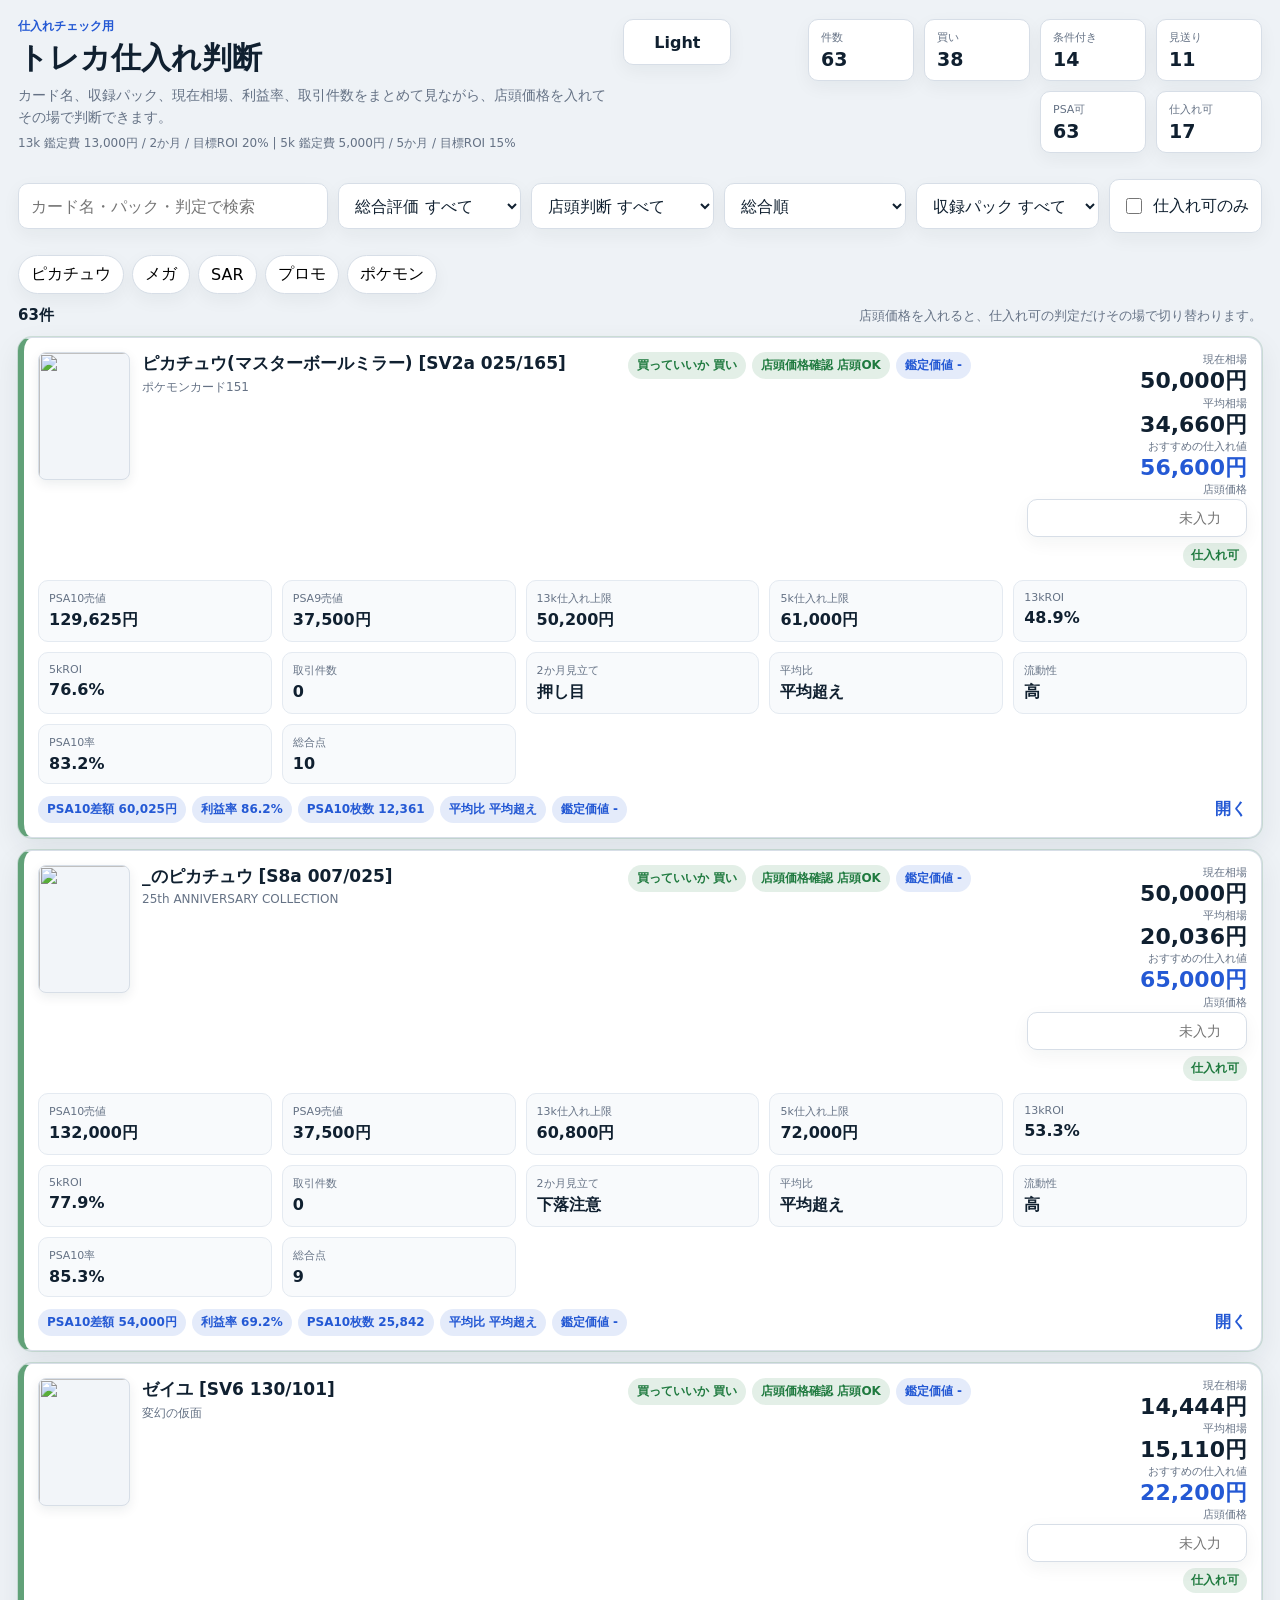
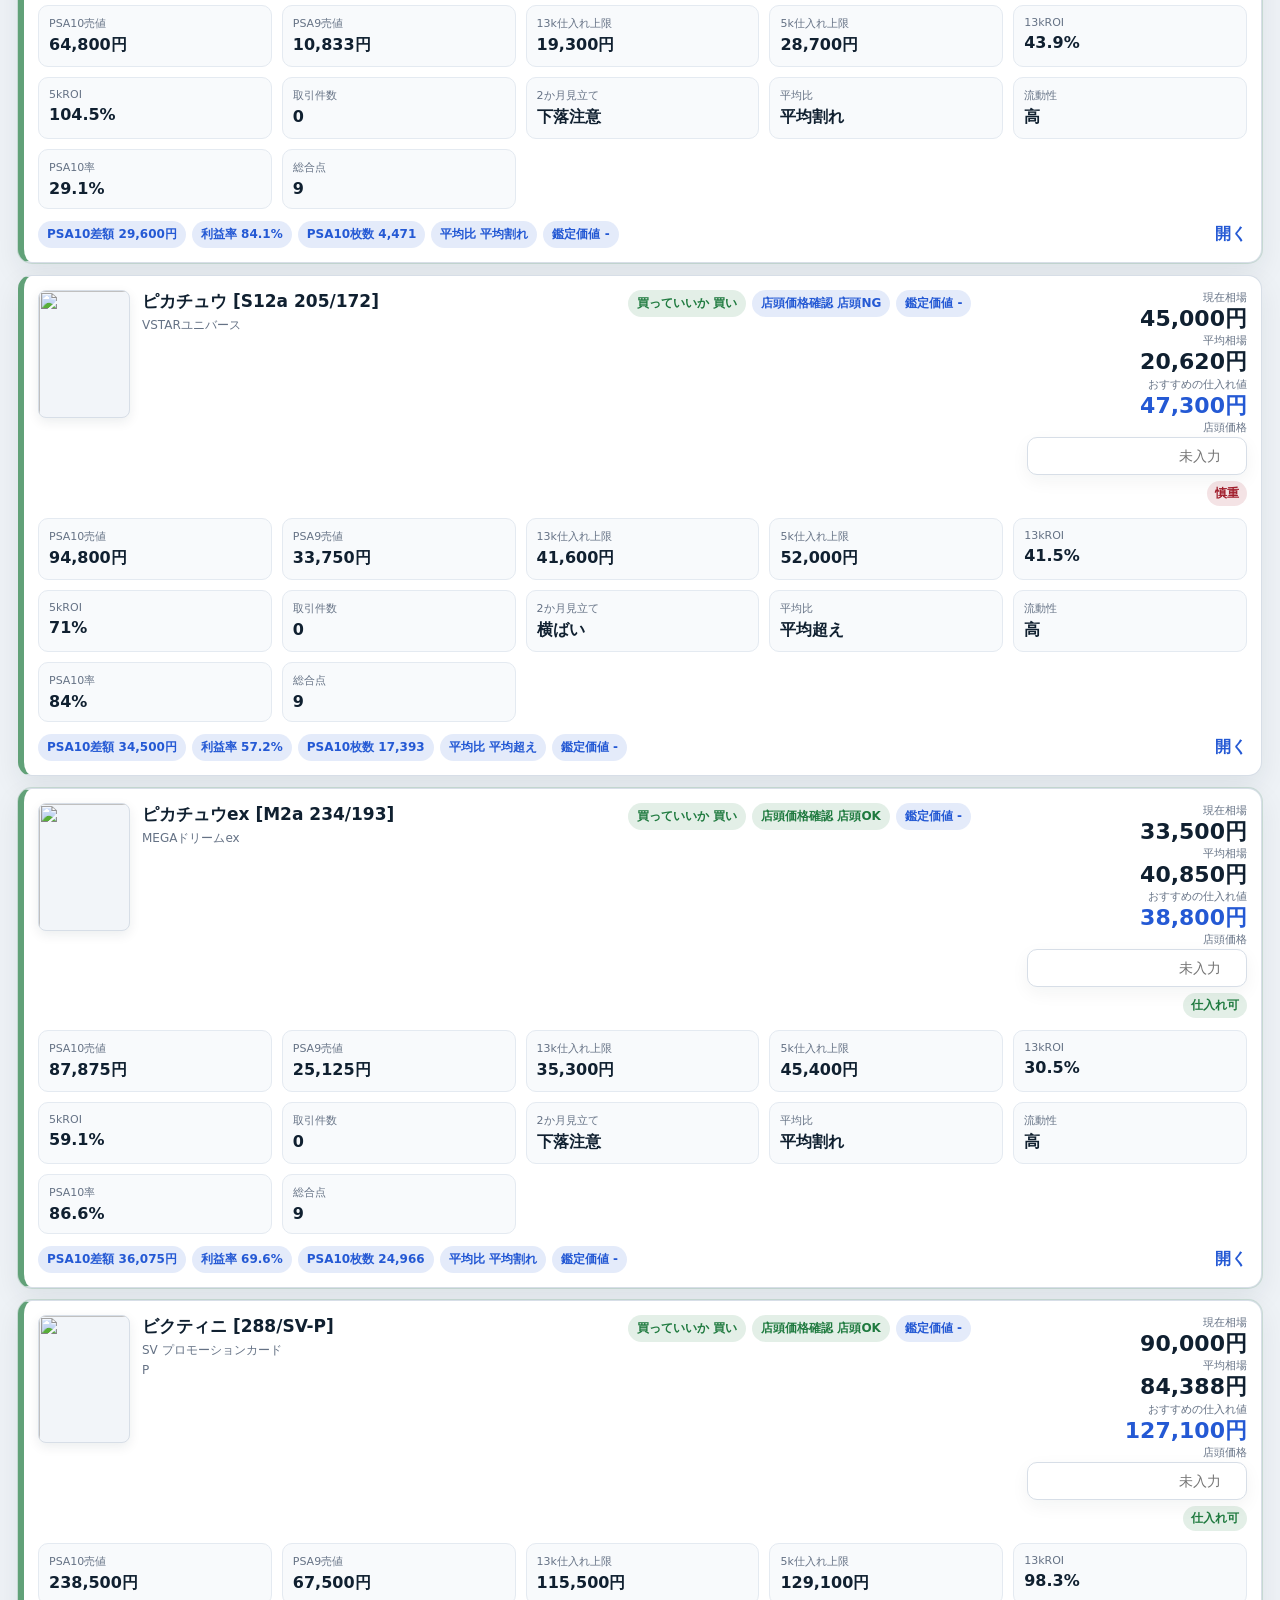
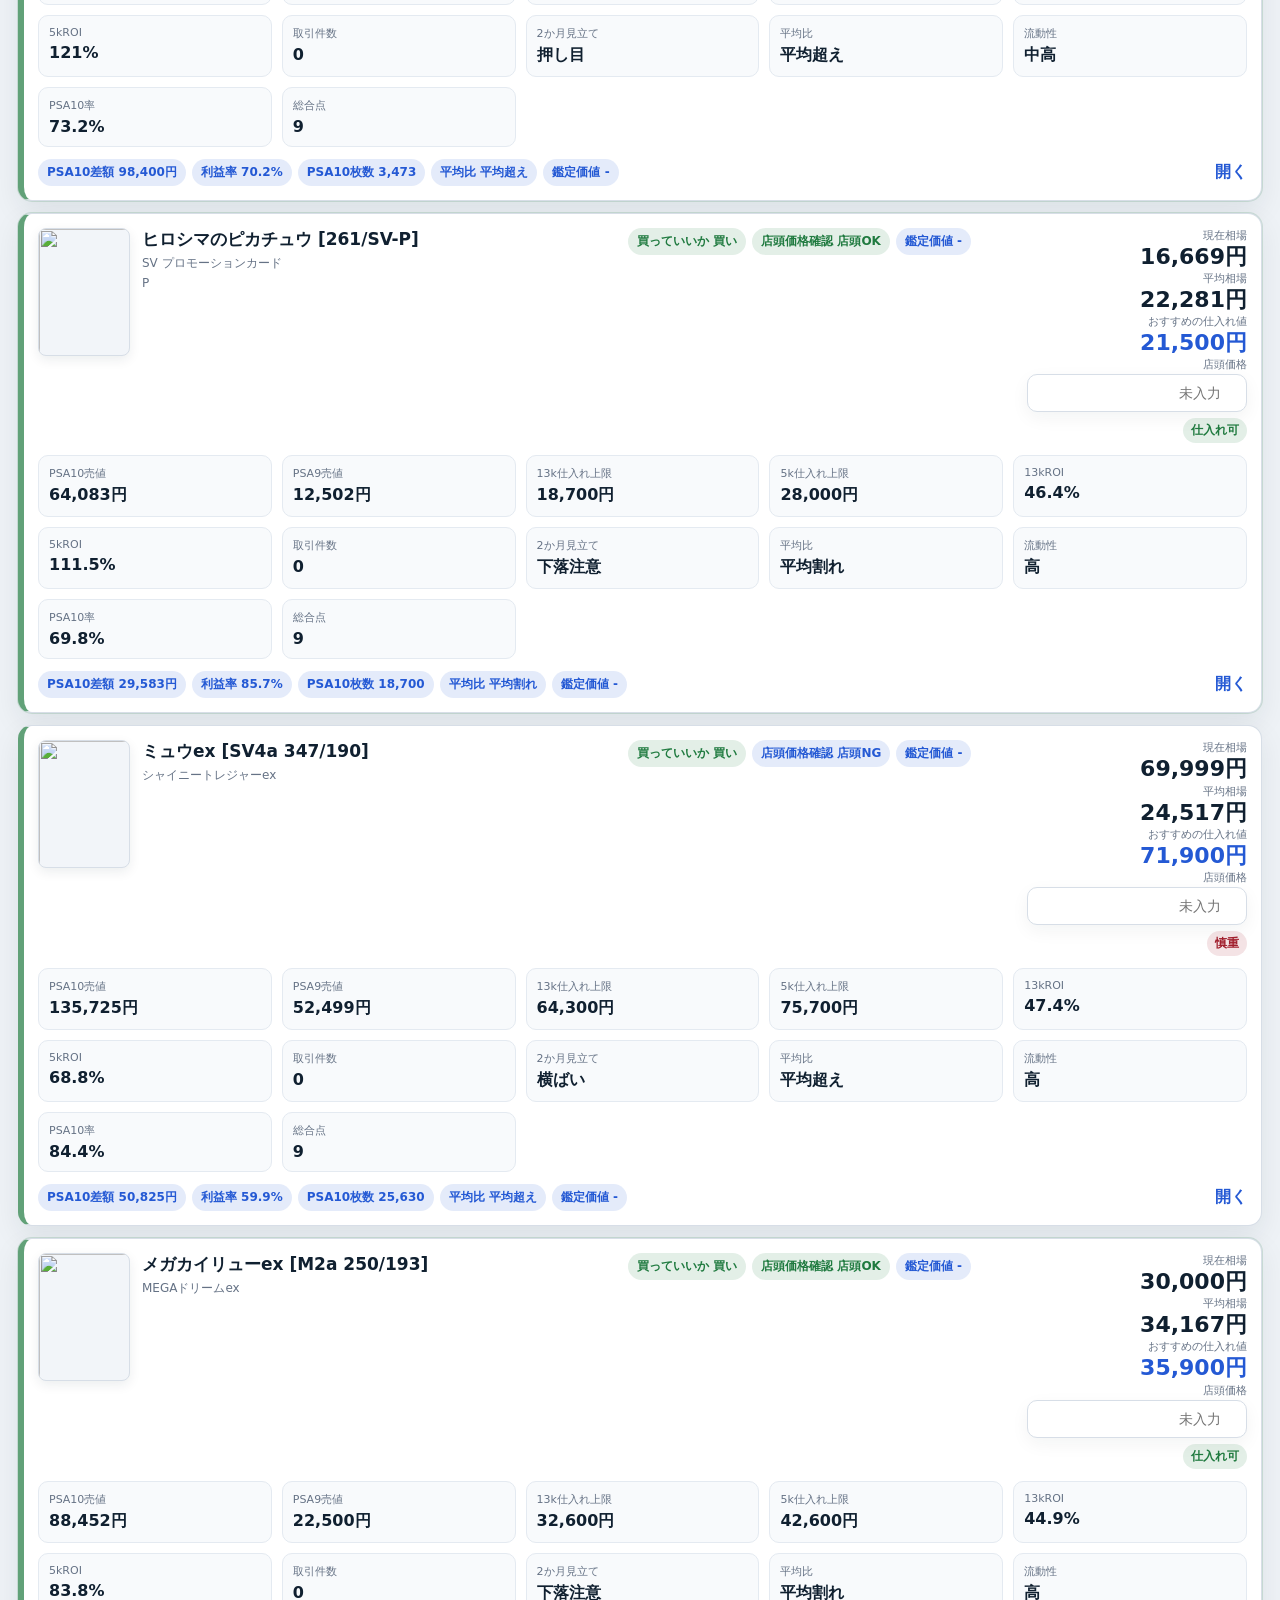
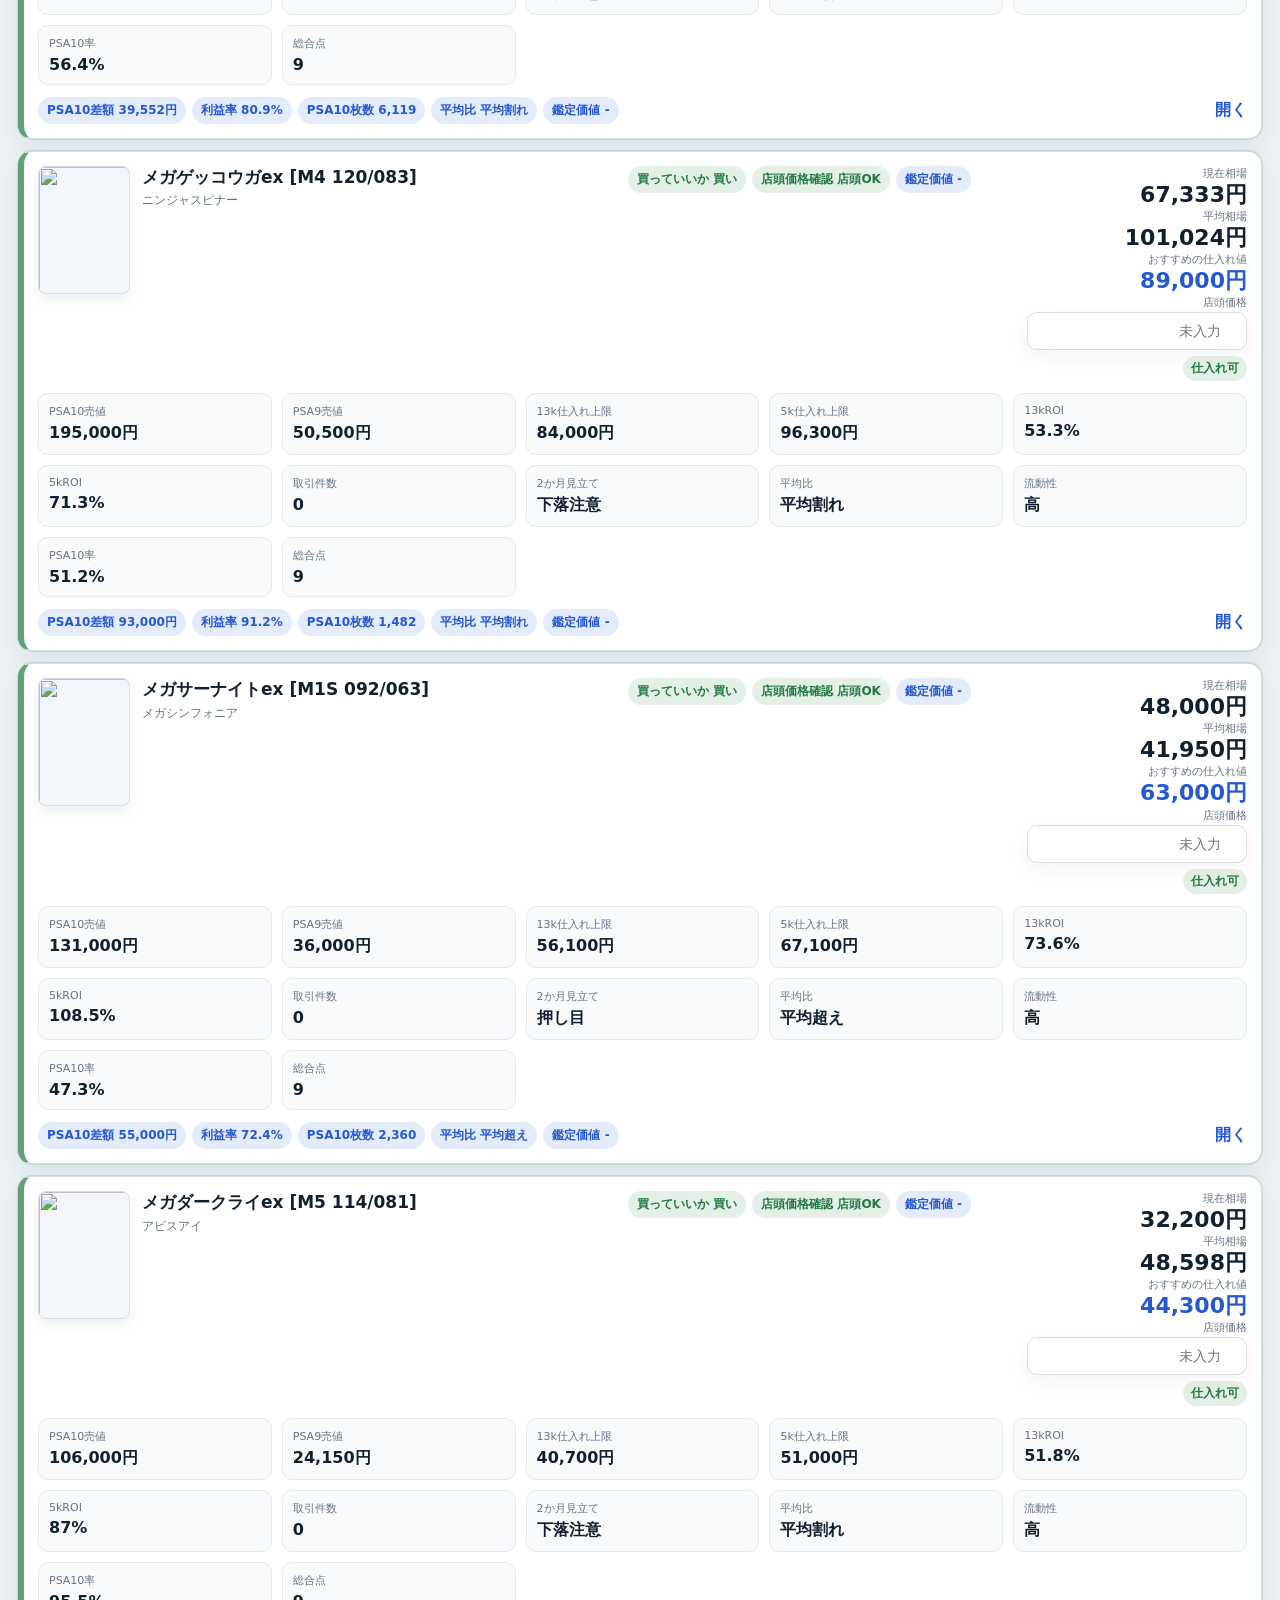
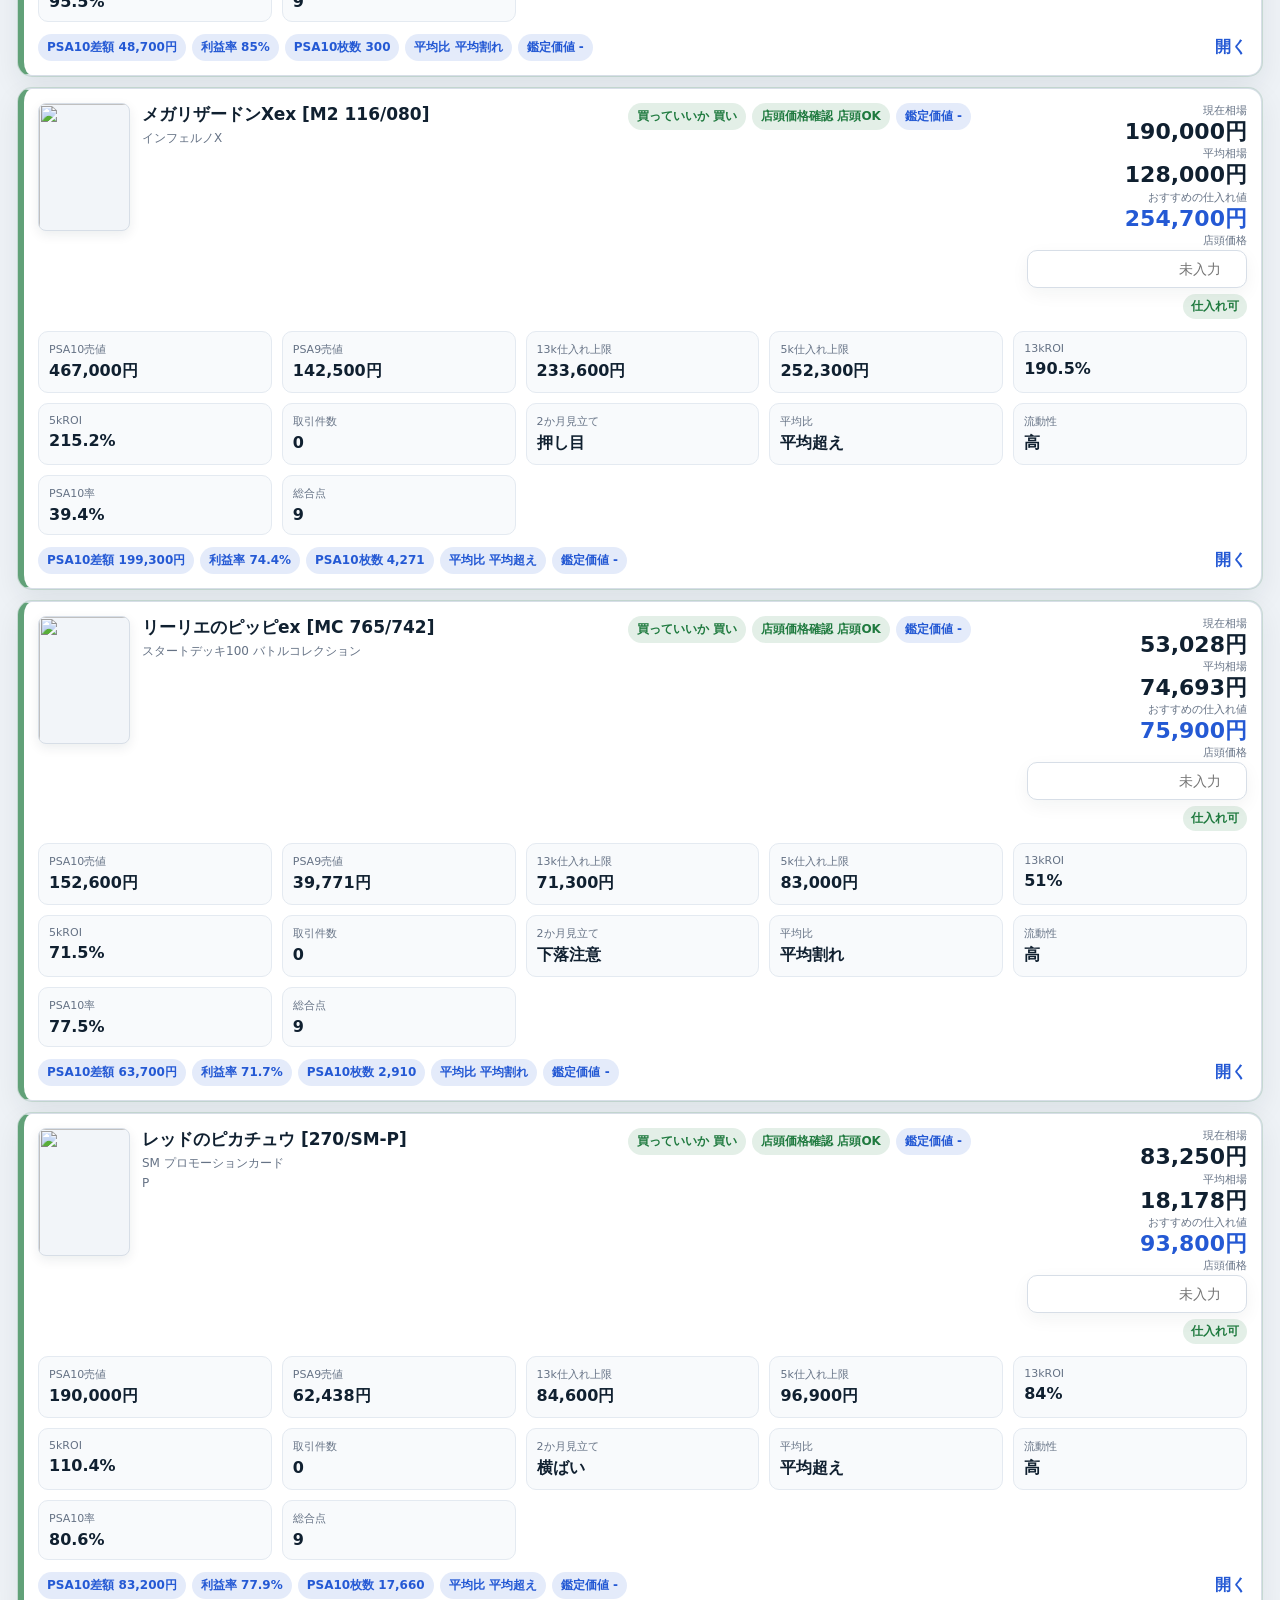
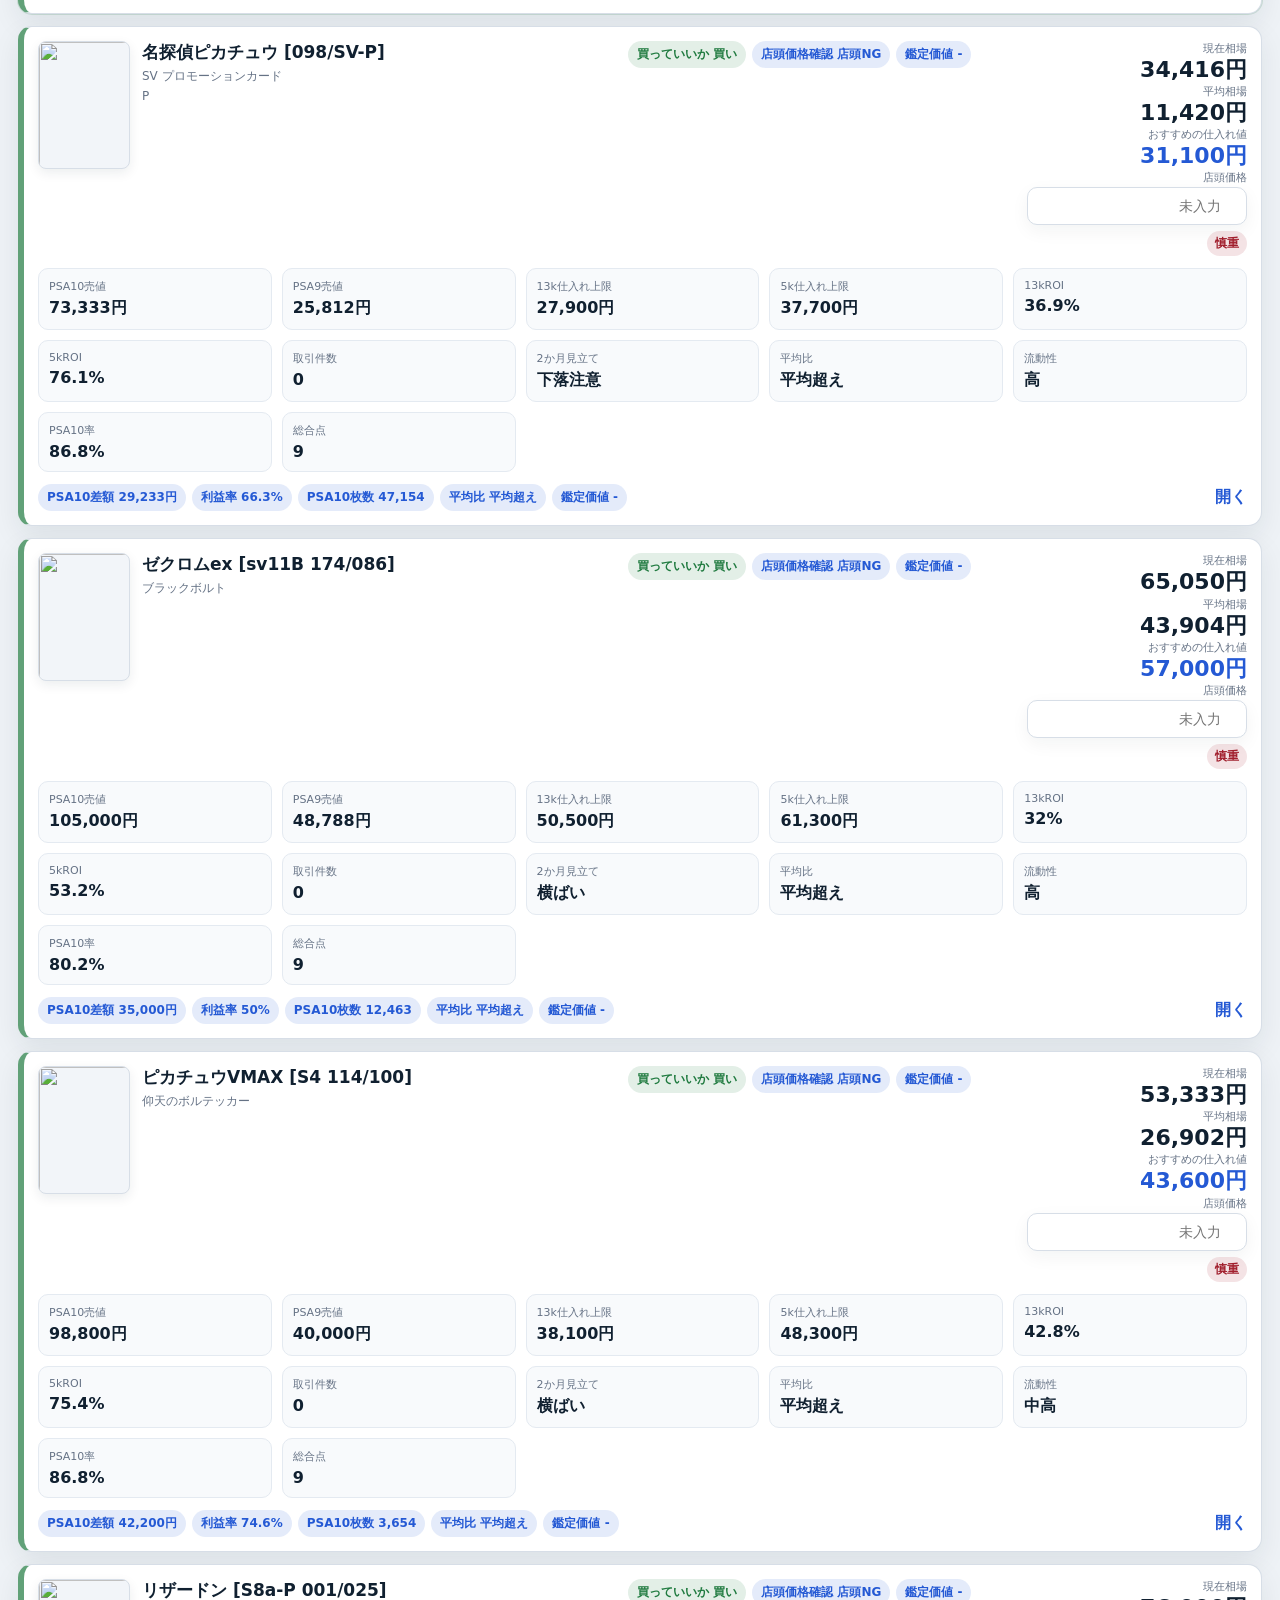
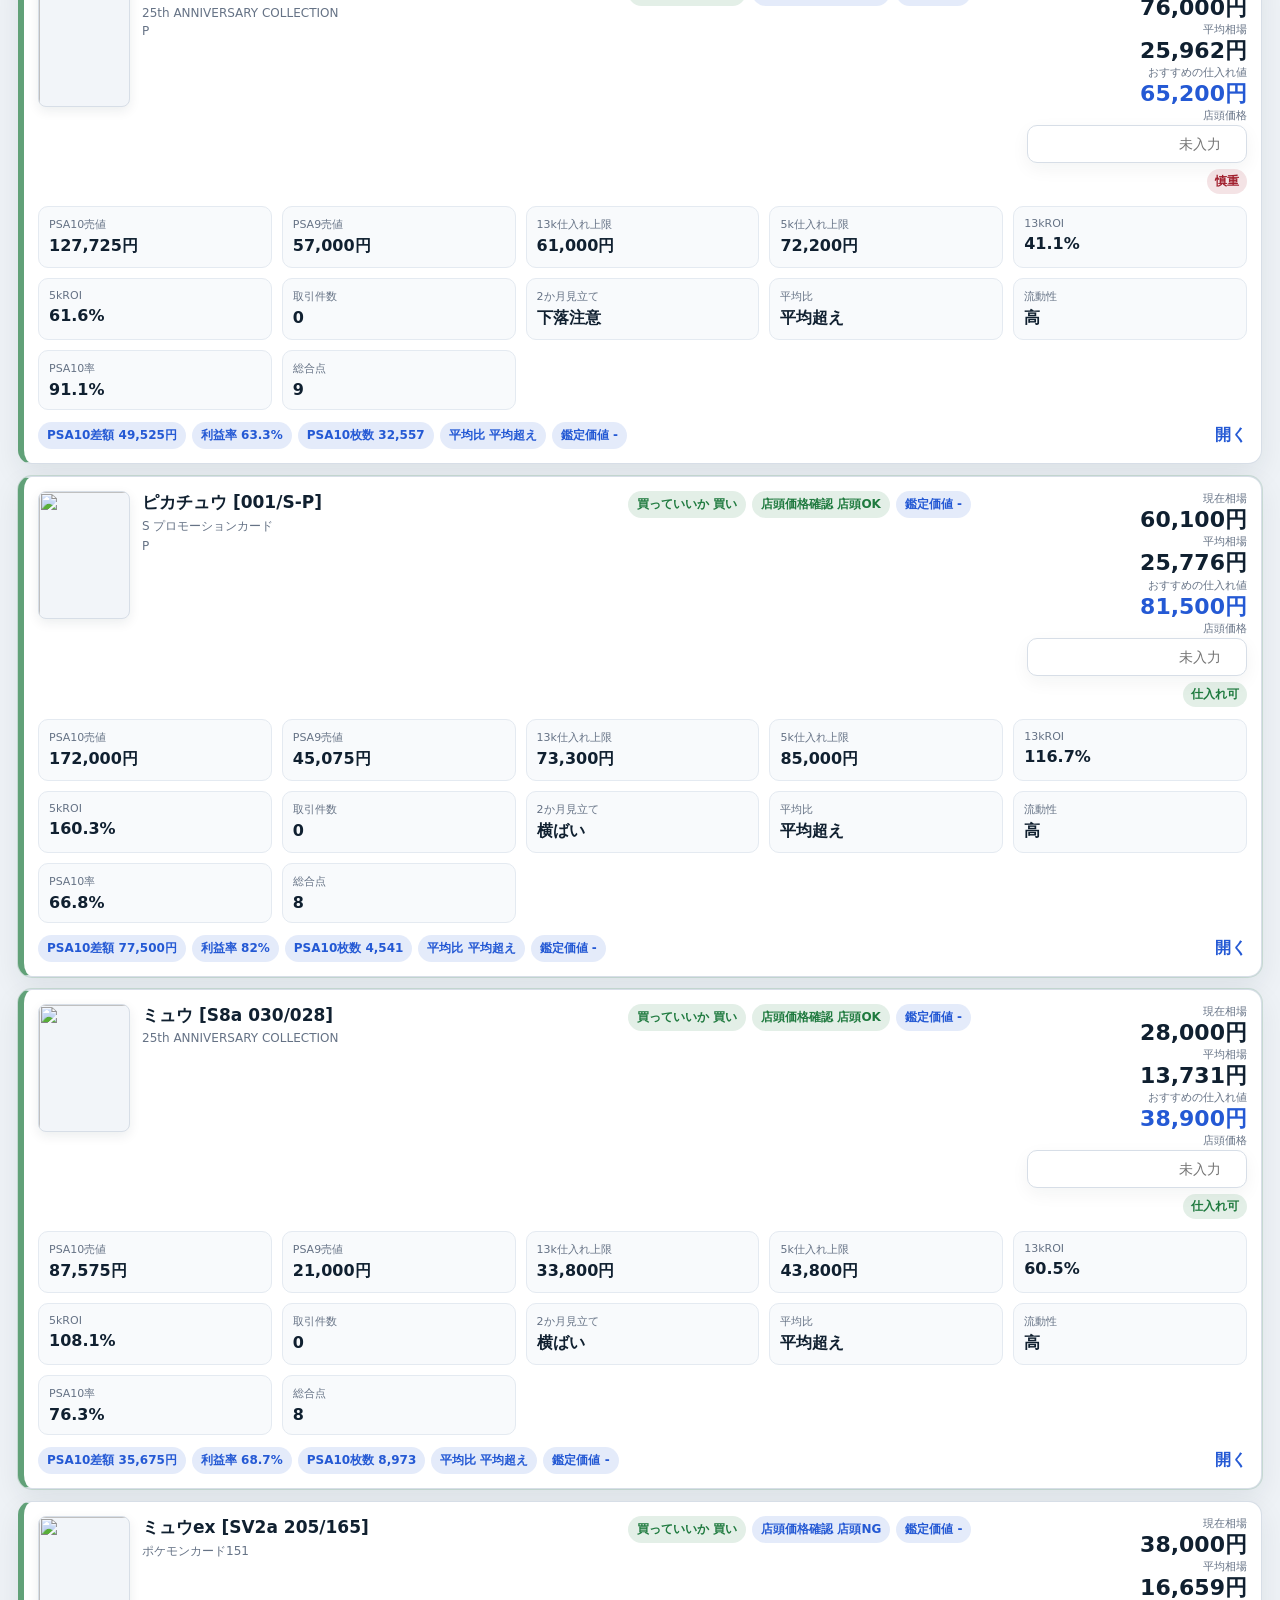
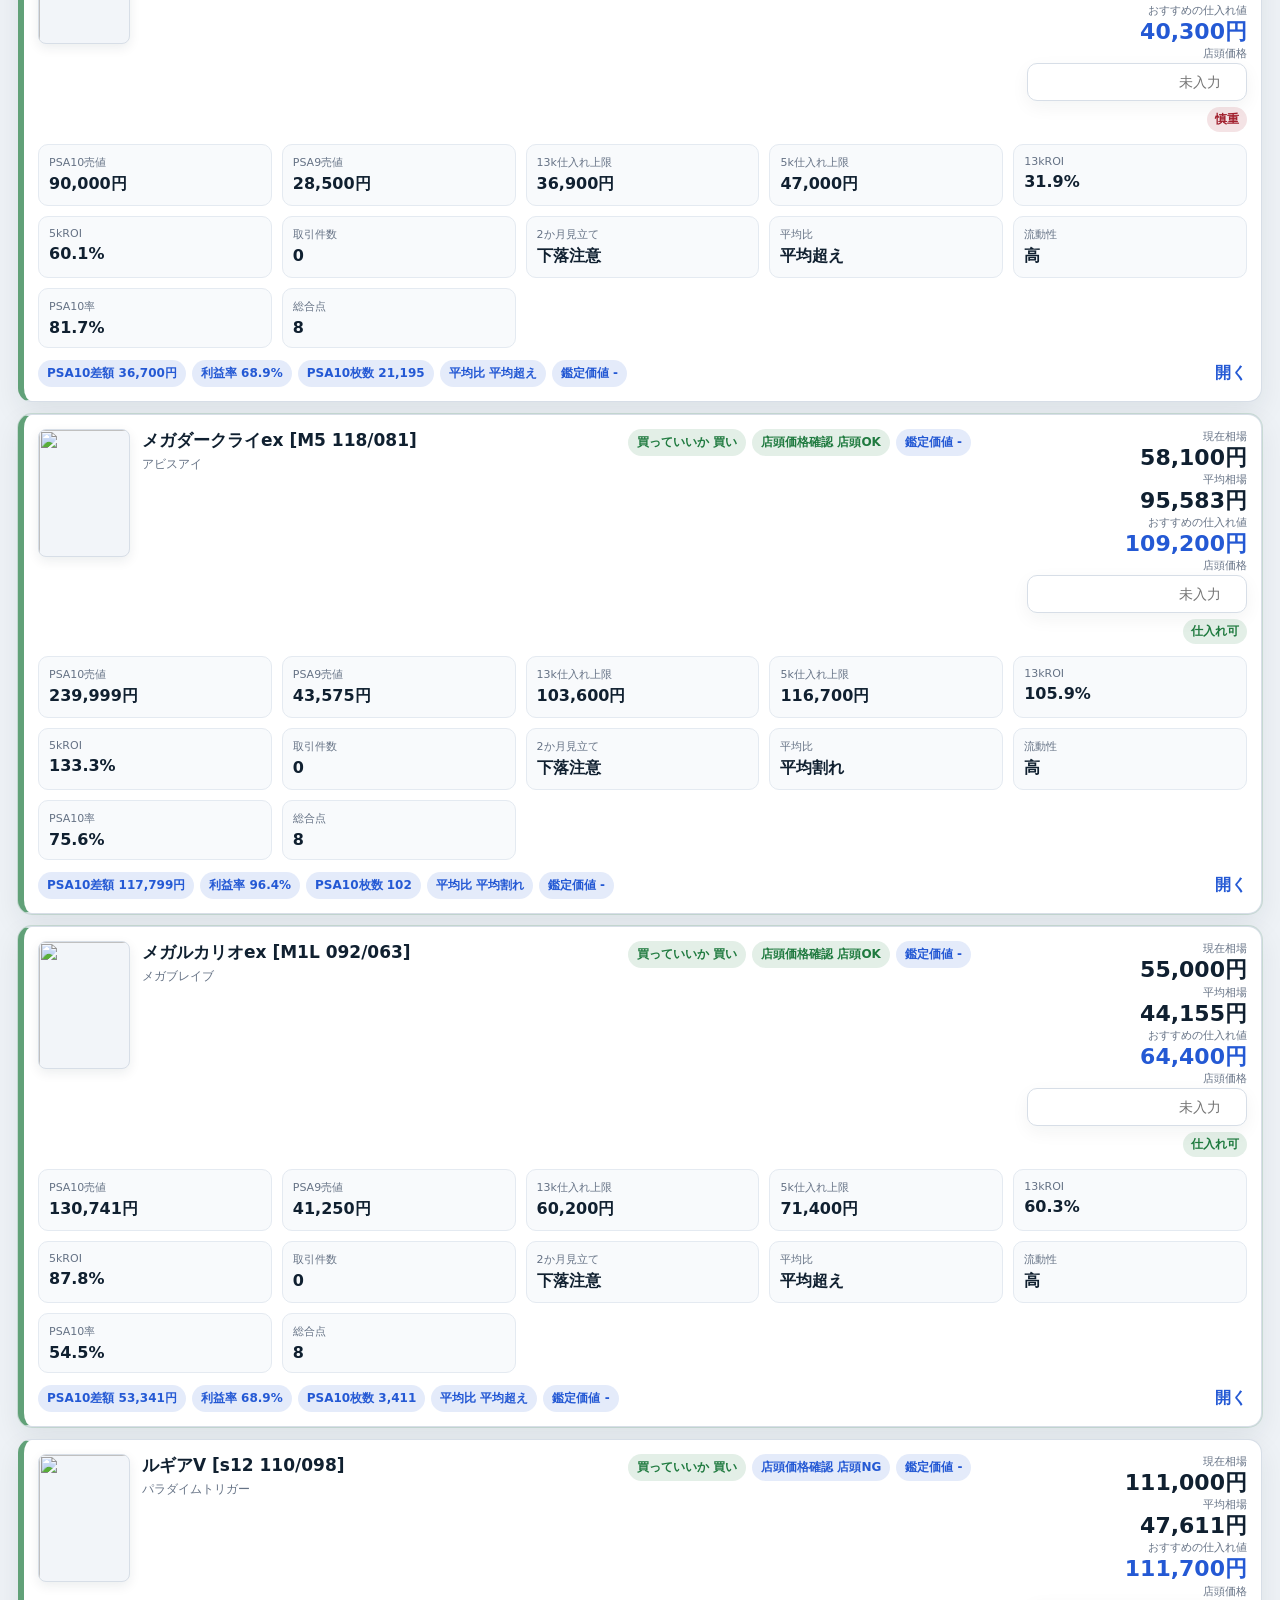
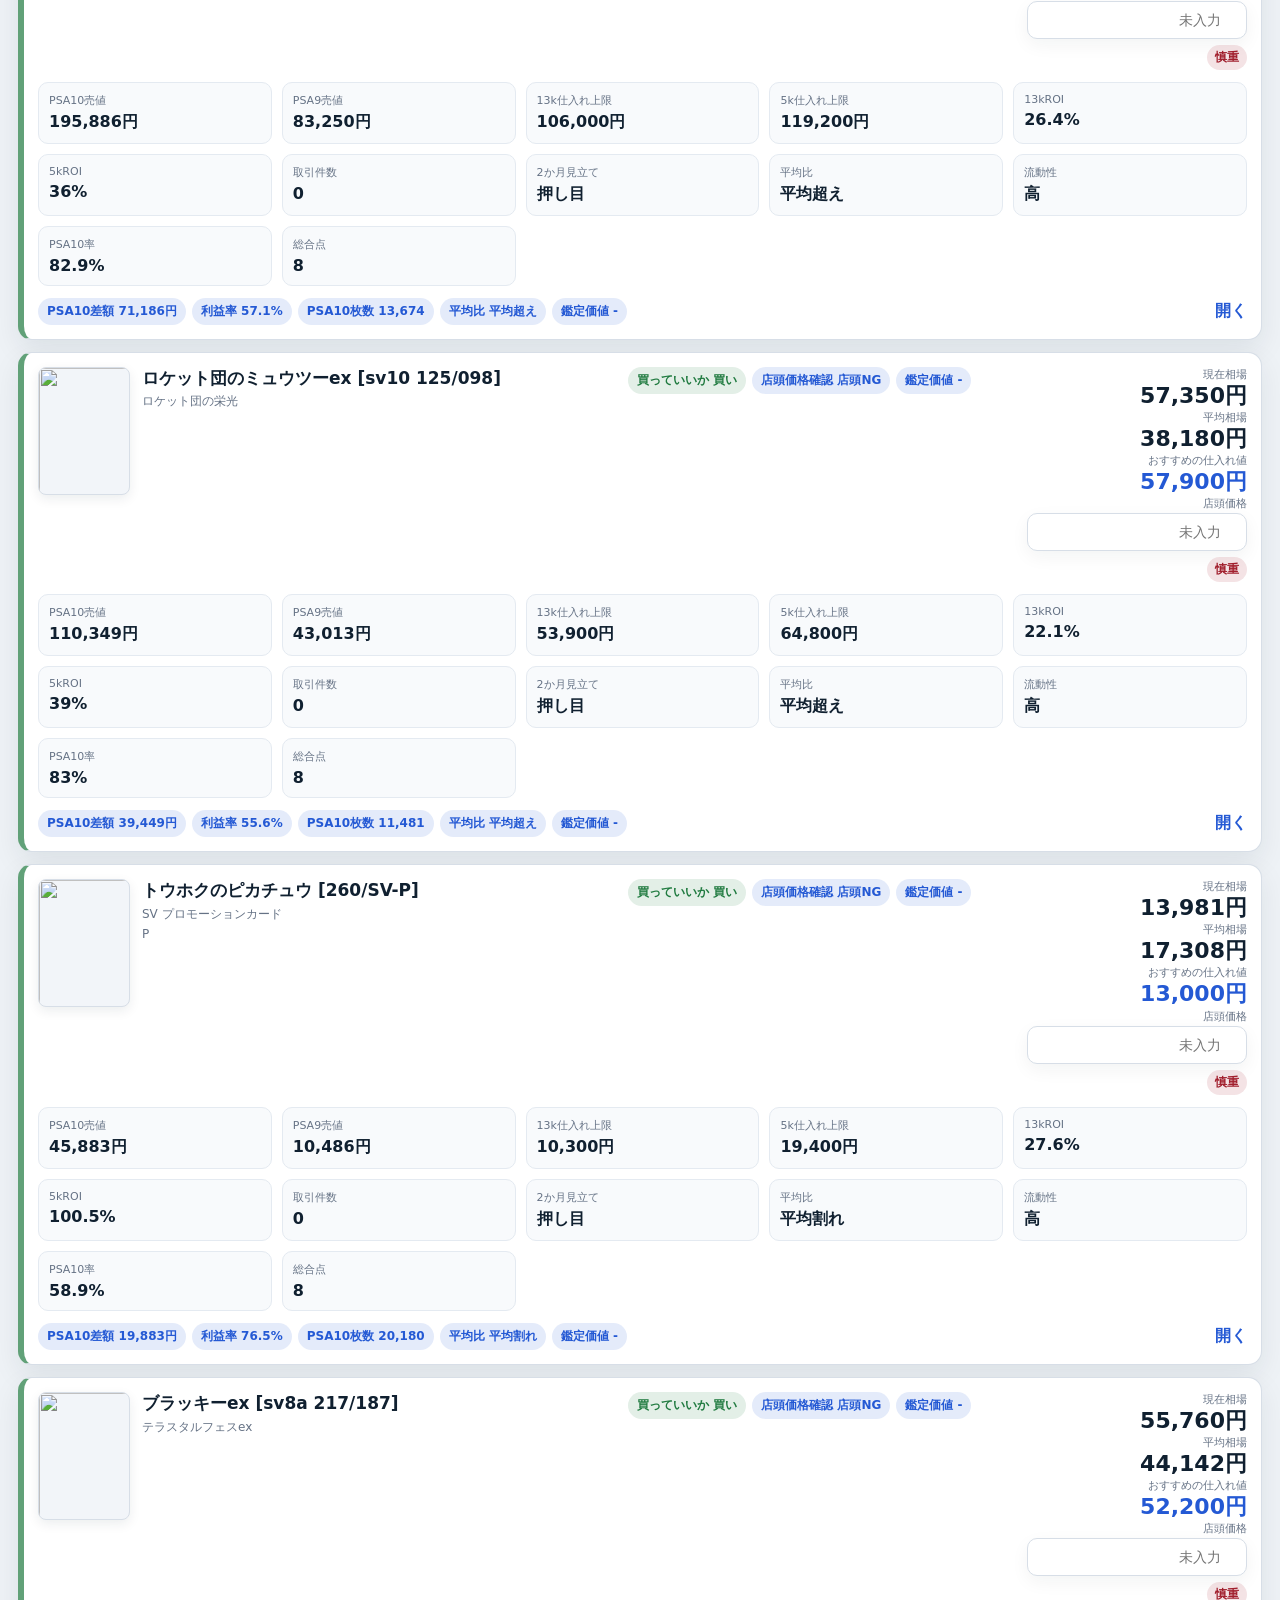
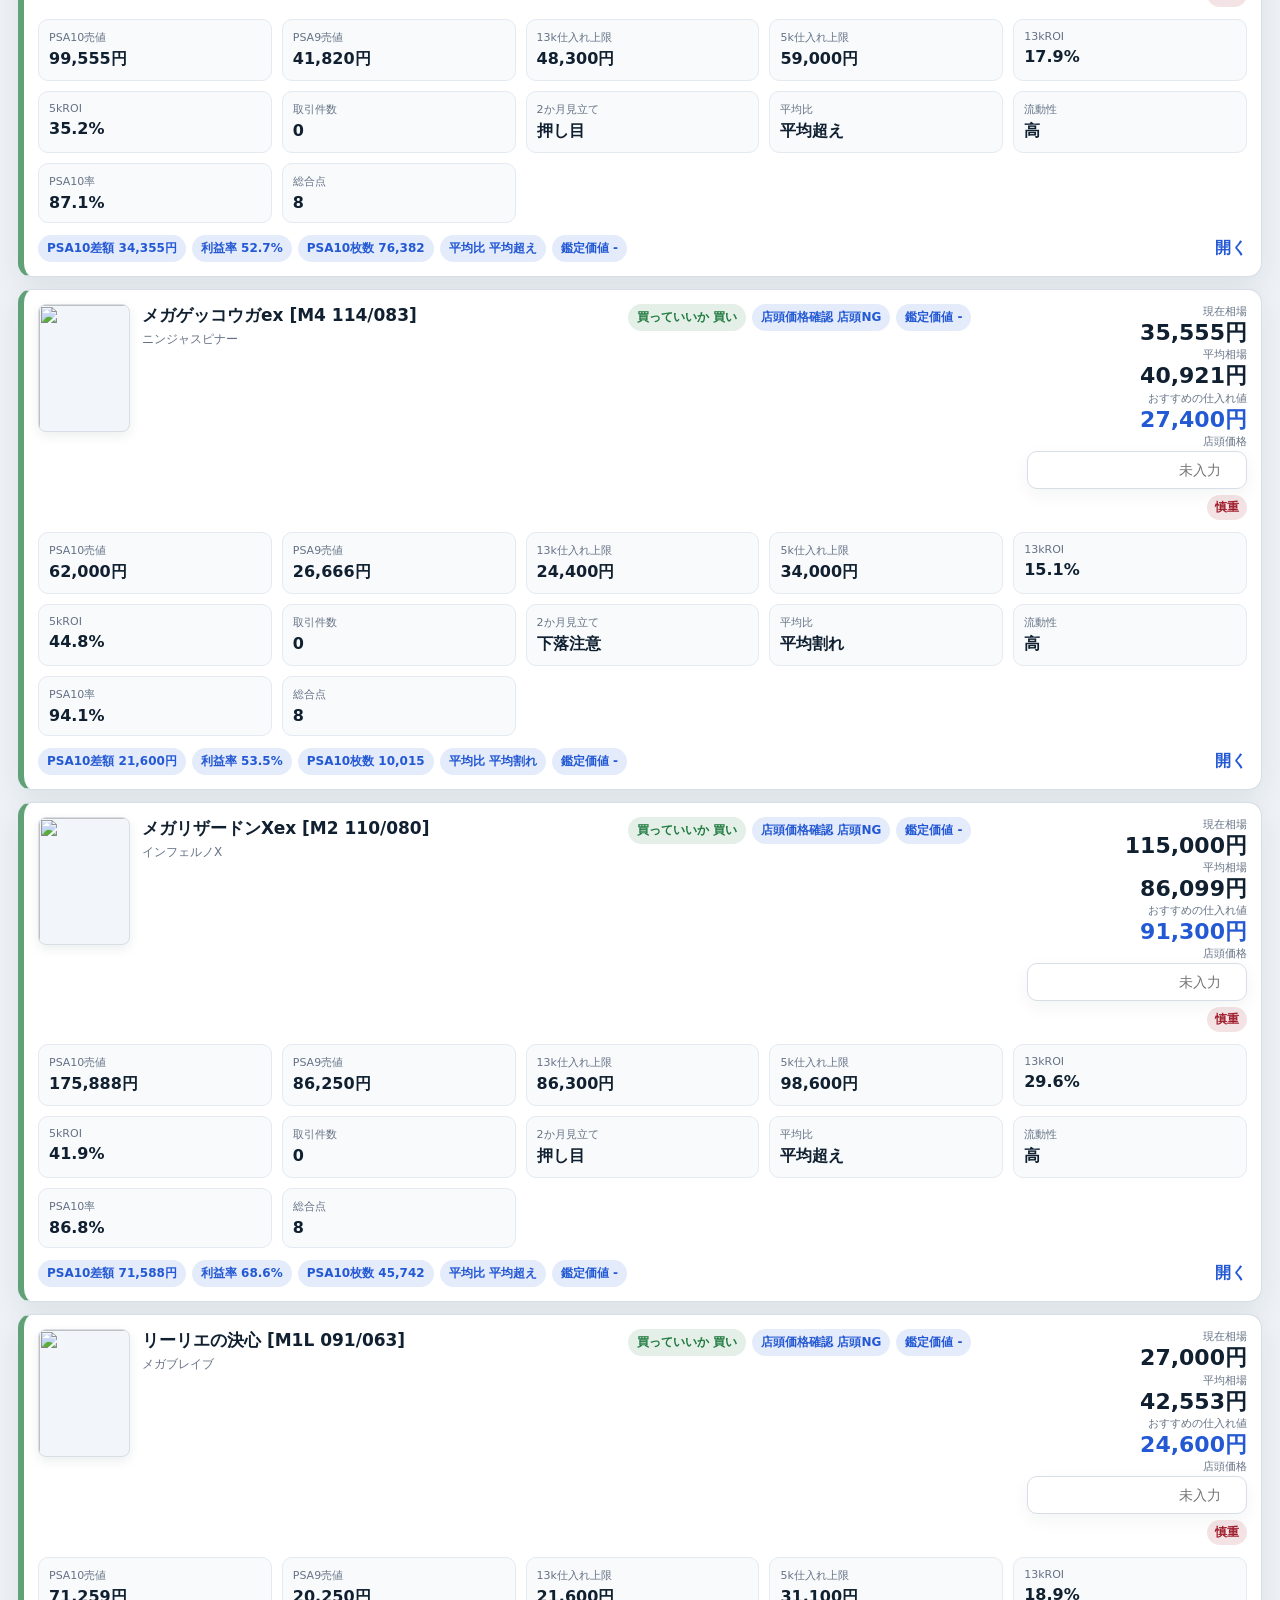
==== commit 7b9ac4d1: "Add files via upload" ====
--- a/index.html
+++ b/index.html
@@ -3,8 +3,9 @@
 <head>
   <meta charset="utf-8" />
   <meta name="viewport" content="width=device-width, initial-scale=1" />
-  <title>PSA仕入れ検索</title>
+  <title>トレカ仕入れ判断</title>
   <meta name="theme-color" content="#eef2f6" />
+  <link rel="manifest" href="./manifest.json?v=20260711" />
   <script>
     (function () {
       try {
@@ -17,15 +18,15 @@
       } catch (e) {}
     })();
   </script>
-  <link rel="stylesheet" href="./styles.css" />
+  <link rel="stylesheet" href="./styles.css?v=20260711" />
 </head>
 <body>
   <main class="app">
     <header class="topbar">
       <div class="hero-copy">
-        <div class="eyebrow">店頭チェック用</div>
-        <h1>PSA仕入れ検索</h1>
-        <p class="lead">店で素早く判断できるように、仕入れ可否・価格・流動性を大きく見せます。</p>
+        <div class="eyebrow">仕入れチェック用</div>
+        <h1>トレカ仕入れ判断</h1>
+        <p class="lead">カード名、収録パック、現在相場、利益率、取引件数をまとめて見ながら、店頭価格を入れてその場で判断できます。</p>
         <p class="lead settings-line" id="settingsLine"></p>
       </div>
       <div class="topbar-actions">
@@ -35,25 +36,24 @@
     </header>
 
     <section class="controls" aria-label="検索条件">
-      <input id="search" type="search" placeholder="カード名・パック名で検索" />
+      <input id="search" type="search" placeholder="カード名・パック・判定で検索" />
       <select id="evalFilter" aria-label="総合評価">
         <option value="">総合評価 すべて</option>
         <option value="買い">買い</option>
         <option value="条件付き">条件付き</option>
         <option value="見送り">見送り</option>
       </select>
-      <select id="judgeFilter" aria-label="13k判断">
-        <option value="">13k判断 すべて</option>
+      <select id="judgeFilter" aria-label="店頭判断">
+        <option value="">店頭判断 すべて</option>
         <option value="縦積み可">縦積み可</option>
-        <option value="少数候補">少数候補</option>
-        <option value="安ければ">安ければ</option>
-        <option value="指値なら">指値なら</option>
+        <option value="少数なら買い">少数なら買い</option>
+        <option value="かなり安ければ">かなり安ければ</option>
         <option value="見送り">見送り</option>
       </select>
-      <select id="sortFilter" aria-label="並び順">
-        <option value="summary">並び順: 総合評価</option>
-        <option value="roi13">並び順: 13k ROI</option>
-        <option value="roi5">並び順: 5k ROI</option>
+      <select id="sortFilter" aria-label="並び替え">
+        <option value="summary">総合順</option>
+        <option value="roi13">13k ROI</option>
+        <option value="roi5">5k ROI</option>
       </select>
       <select id="packFilter" aria-label="収録パック">
         <option value="">収録パック すべて</option>
@@ -66,22 +66,22 @@
 
     <section class="quick" aria-label="クイック検索">
       <button type="button" data-term="ピカチュウ">ピカチュウ</button>
-      <button type="button" data-term="リザードン">リザードン</button>
-      <button type="button" data-term="ミュウ">ミュウ</button>
       <button type="button" data-term="メガ">メガ</button>
-      <button type="button" data-term="ブリジュラス">ブリジュラス</button>
+      <button type="button" data-term="SAR">SAR</button>
+      <button type="button" data-term="プロモ">プロモ</button>
+      <button type="button" data-term="ポケモン">ポケモン</button>
     </section>
 
     <section class="results">
       <div class="results-head">
         <div class="result-count" id="resultCount"></div>
-        <div class="hint">検索と絞り込みで、店頭での判断をしやすくしています。</div>
+        <div class="hint">店頭価格を入れると、仕入れ可の判定だけその場で切り替わります。</div>
       </div>
       <div id="list" class="list"></div>
     </section>
   </main>
 
-  <script src="./data.js"></script>
-  <script src="./app.js"></script>
+  <script src="./data.js?v=20260711"></script>
+  <script src="./app.js?v=20260711"></script>
 </body>
 </html>
--- a/styles.css
+++ b/styles.css
@@ -338,6 +338,15 @@
   color: var(--bad);
 }
 
+.store-price-input {
+  width: 100%;
+  min-height: 38px;
+  max-width: 220px;
+  padding: 0 10px;
+  font-size: 14px;
+  text-align: right;
+}
+
 .meta-grid {
   display: grid;
   grid-template-columns: repeat(5, minmax(120px, 1fr));
@@ -422,6 +431,10 @@
     justify-items: start;
     text-align: left;
   }
+  .store-price-input {
+    max-width: 100%;
+    text-align: left;
+  }
   .meta-grid {
     grid-template-columns: repeat(2, minmax(120px, 1fr));
   }
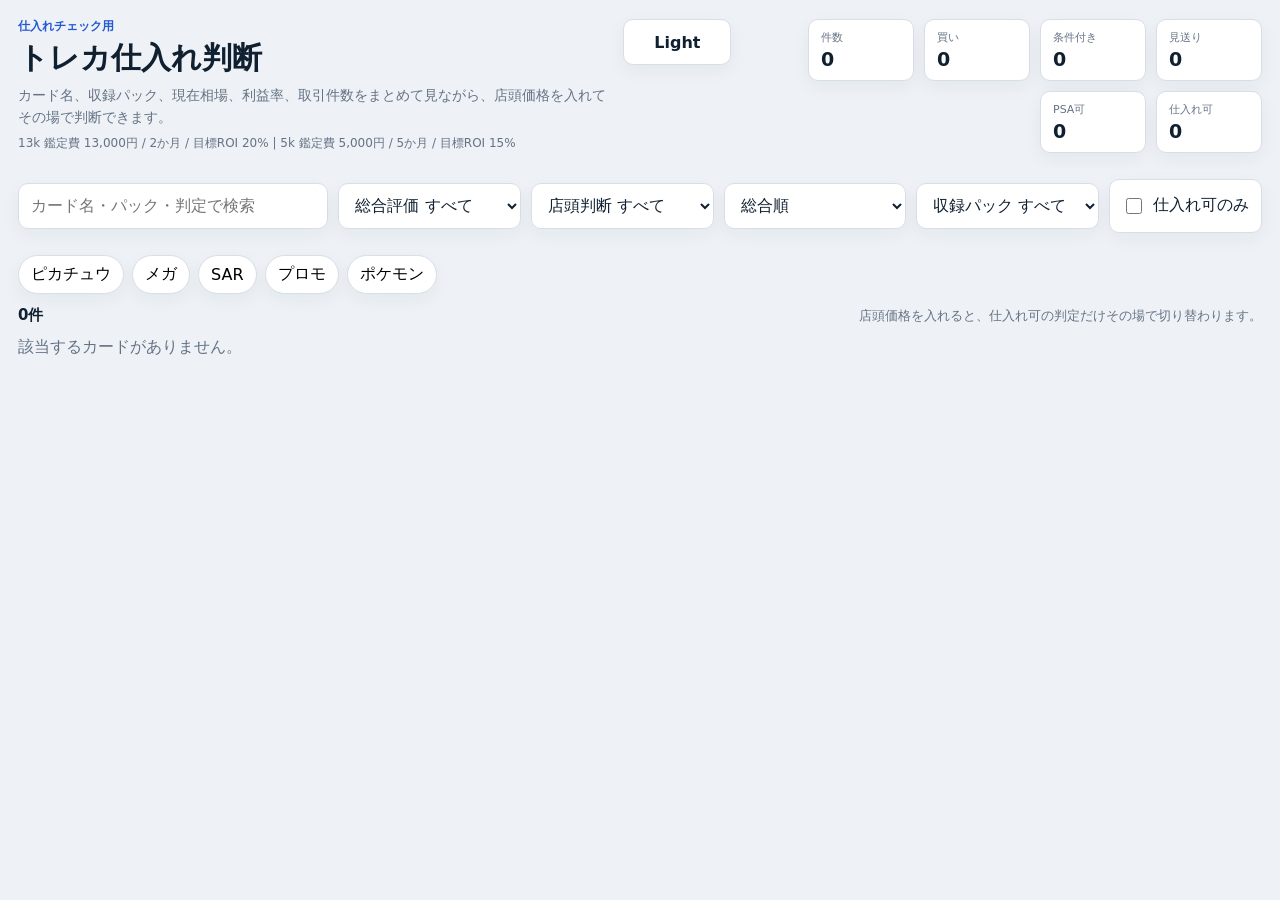
==== commit 90e92f27: "Add files via upload" ====
--- a/index.html
+++ b/index.html
@@ -3,85 +3,24 @@
 <head>
   <meta charset="utf-8" />
   <meta name="viewport" content="width=device-width, initial-scale=1" />
-  <title>トレカ仕入れ判断</title>
-  <meta name="theme-color" content="#eef2f6" />
-  <link rel="manifest" href="./manifest.json?v=20260711" />
-  <script>
-    (function () {
-      try {
-        var saved = localStorage.getItem('pokeca-theme');
-        if (saved === 'dark' || saved === 'light') {
-          document.documentElement.dataset.theme = saved;
-          var meta = document.querySelector('meta[name="theme-color"]');
-          if (meta) meta.setAttribute('content', saved === 'dark' ? '#101522' : '#eef2f6');
-        }
-      } catch (e) {}
-    })();
-  </script>
-  <link rel="stylesheet" href="./styles.css?v=20260711" />
+  <meta http-equiv="refresh" content="0; url=site/index.html?v=20260711" />
+  <title>PSA仕入れ検索</title>
+  <style>
+    body {
+      margin: 0;
+      min-height: 100vh;
+      display: grid;
+      place-items: center;
+      font-family: system-ui, -apple-system, BlinkMacSystemFont, "Segoe UI", sans-serif;
+      background: #eef2f6;
+      color: #102030;
+    }
+    a {
+      color: #2459d4;
+    }
+  </style>
 </head>
 <body>
-  <main class="app">
-    <header class="topbar">
-      <div class="hero-copy">
-        <div class="eyebrow">仕入れチェック用</div>
-        <h1>トレカ仕入れ判断</h1>
-        <p class="lead">カード名、収録パック、現在相場、利益率、取引件数をまとめて見ながら、店頭価格を入れてその場で判断できます。</p>
-        <p class="lead settings-line" id="settingsLine"></p>
-      </div>
-      <div class="topbar-actions">
-        <button id="themeToggle" class="theme-toggle" type="button" aria-label="テーマ切り替え"></button>
-        <div class="stats" id="stats" aria-label="集計"></div>
-      </div>
-    </header>
-
-    <section class="controls" aria-label="検索条件">
-      <input id="search" type="search" placeholder="カード名・パック・判定で検索" />
-      <select id="evalFilter" aria-label="総合評価">
-        <option value="">総合評価 すべて</option>
-        <option value="買い">買い</option>
-        <option value="条件付き">条件付き</option>
-        <option value="見送り">見送り</option>
-      </select>
-      <select id="judgeFilter" aria-label="店頭判断">
-        <option value="">店頭判断 すべて</option>
-        <option value="縦積み可">縦積み可</option>
-        <option value="少数なら買い">少数なら買い</option>
-        <option value="かなり安ければ">かなり安ければ</option>
-        <option value="見送り">見送り</option>
-      </select>
-      <select id="sortFilter" aria-label="並び替え">
-        <option value="summary">総合順</option>
-        <option value="roi13">13k ROI</option>
-        <option value="roi5">5k ROI</option>
-      </select>
-      <select id="packFilter" aria-label="収録パック">
-        <option value="">収録パック すべて</option>
-      </select>
-      <label class="toggle">
-        <input id="onlyBuyable" type="checkbox" />
-        <span>仕入れ可のみ</span>
-      </label>
-    </section>
-
-    <section class="quick" aria-label="クイック検索">
-      <button type="button" data-term="ピカチュウ">ピカチュウ</button>
-      <button type="button" data-term="メガ">メガ</button>
-      <button type="button" data-term="SAR">SAR</button>
-      <button type="button" data-term="プロモ">プロモ</button>
-      <button type="button" data-term="ポケモン">ポケモン</button>
-    </section>
-
-    <section class="results">
-      <div class="results-head">
-        <div class="result-count" id="resultCount"></div>
-        <div class="hint">店頭価格を入れると、仕入れ可の判定だけその場で切り替わります。</div>
-      </div>
-      <div id="list" class="list"></div>
-    </section>
-  </main>
-
-  <script src="./data.js?v=20260711"></script>
-  <script src="./app.js?v=20260711"></script>
+  <p>移動しています。<a href="site/index.html?v=20260711">開けない場合はこちら</a></p>
 </body>
 </html>
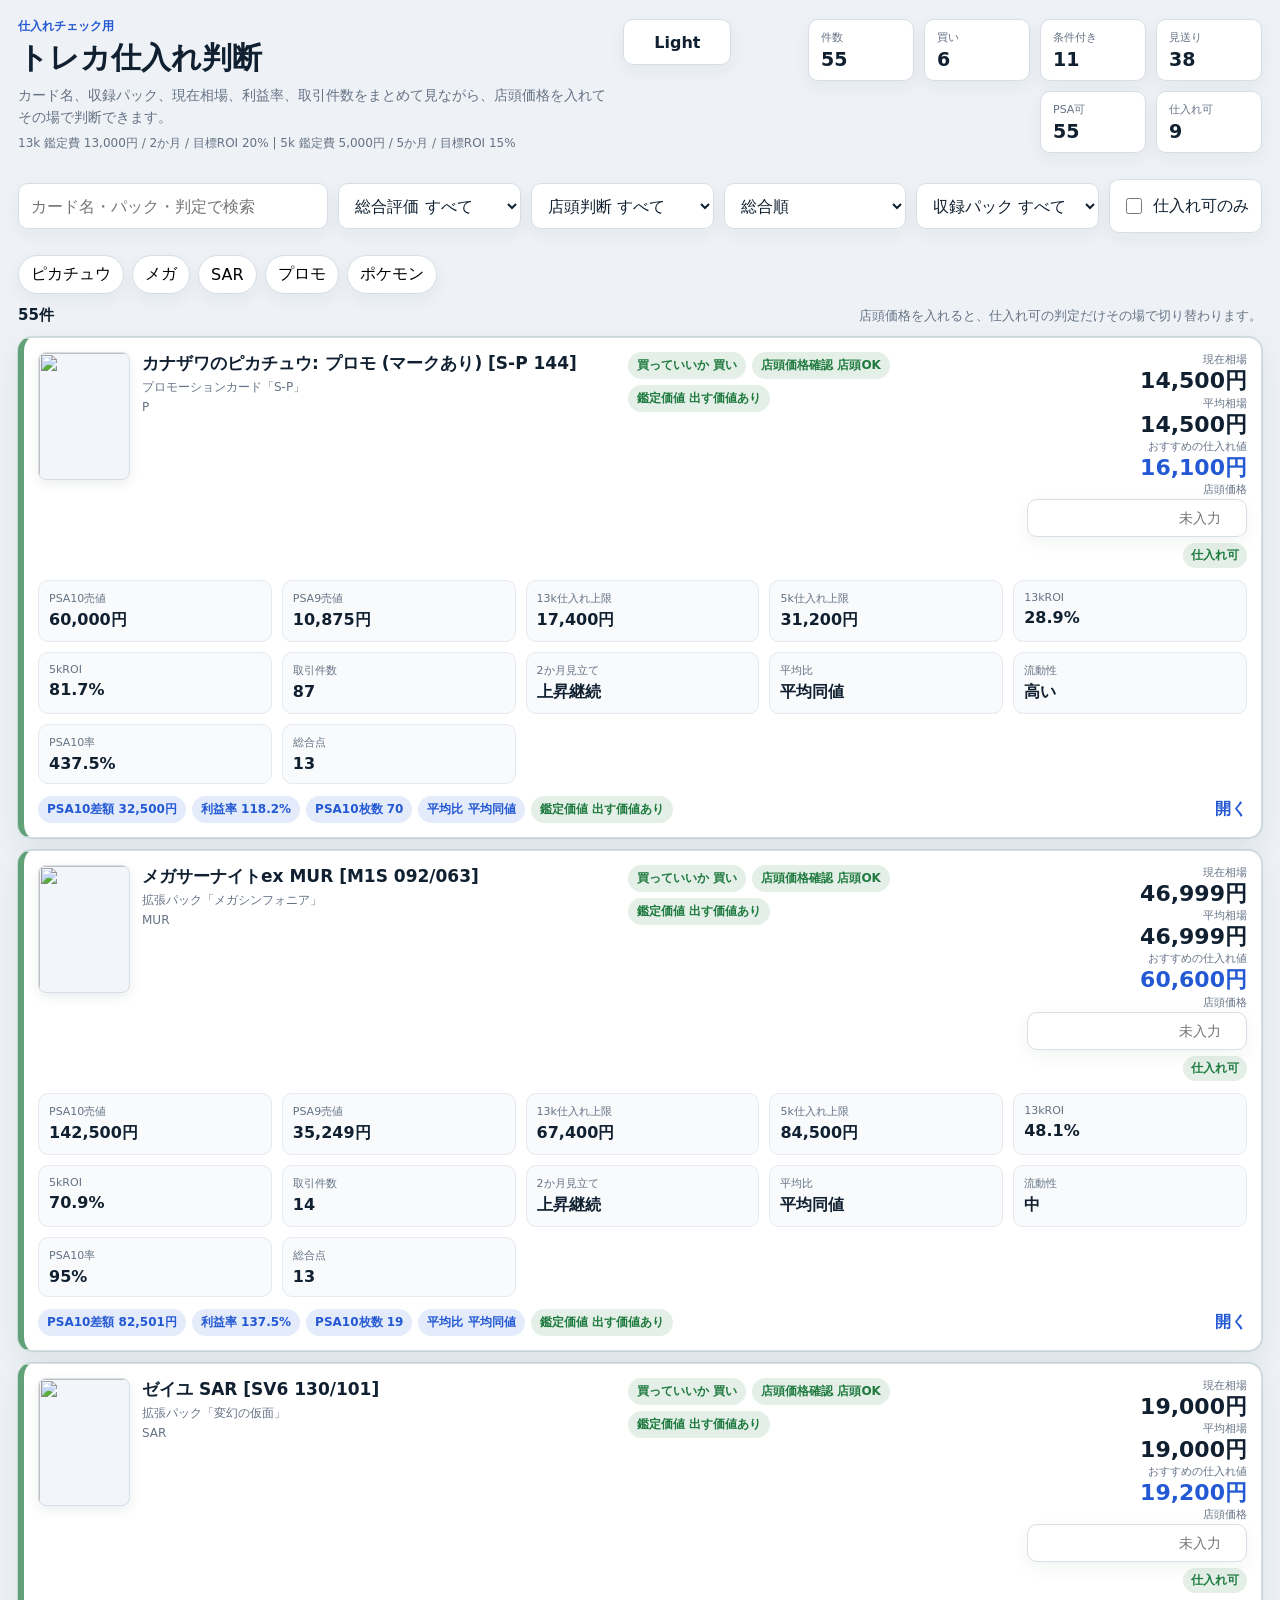
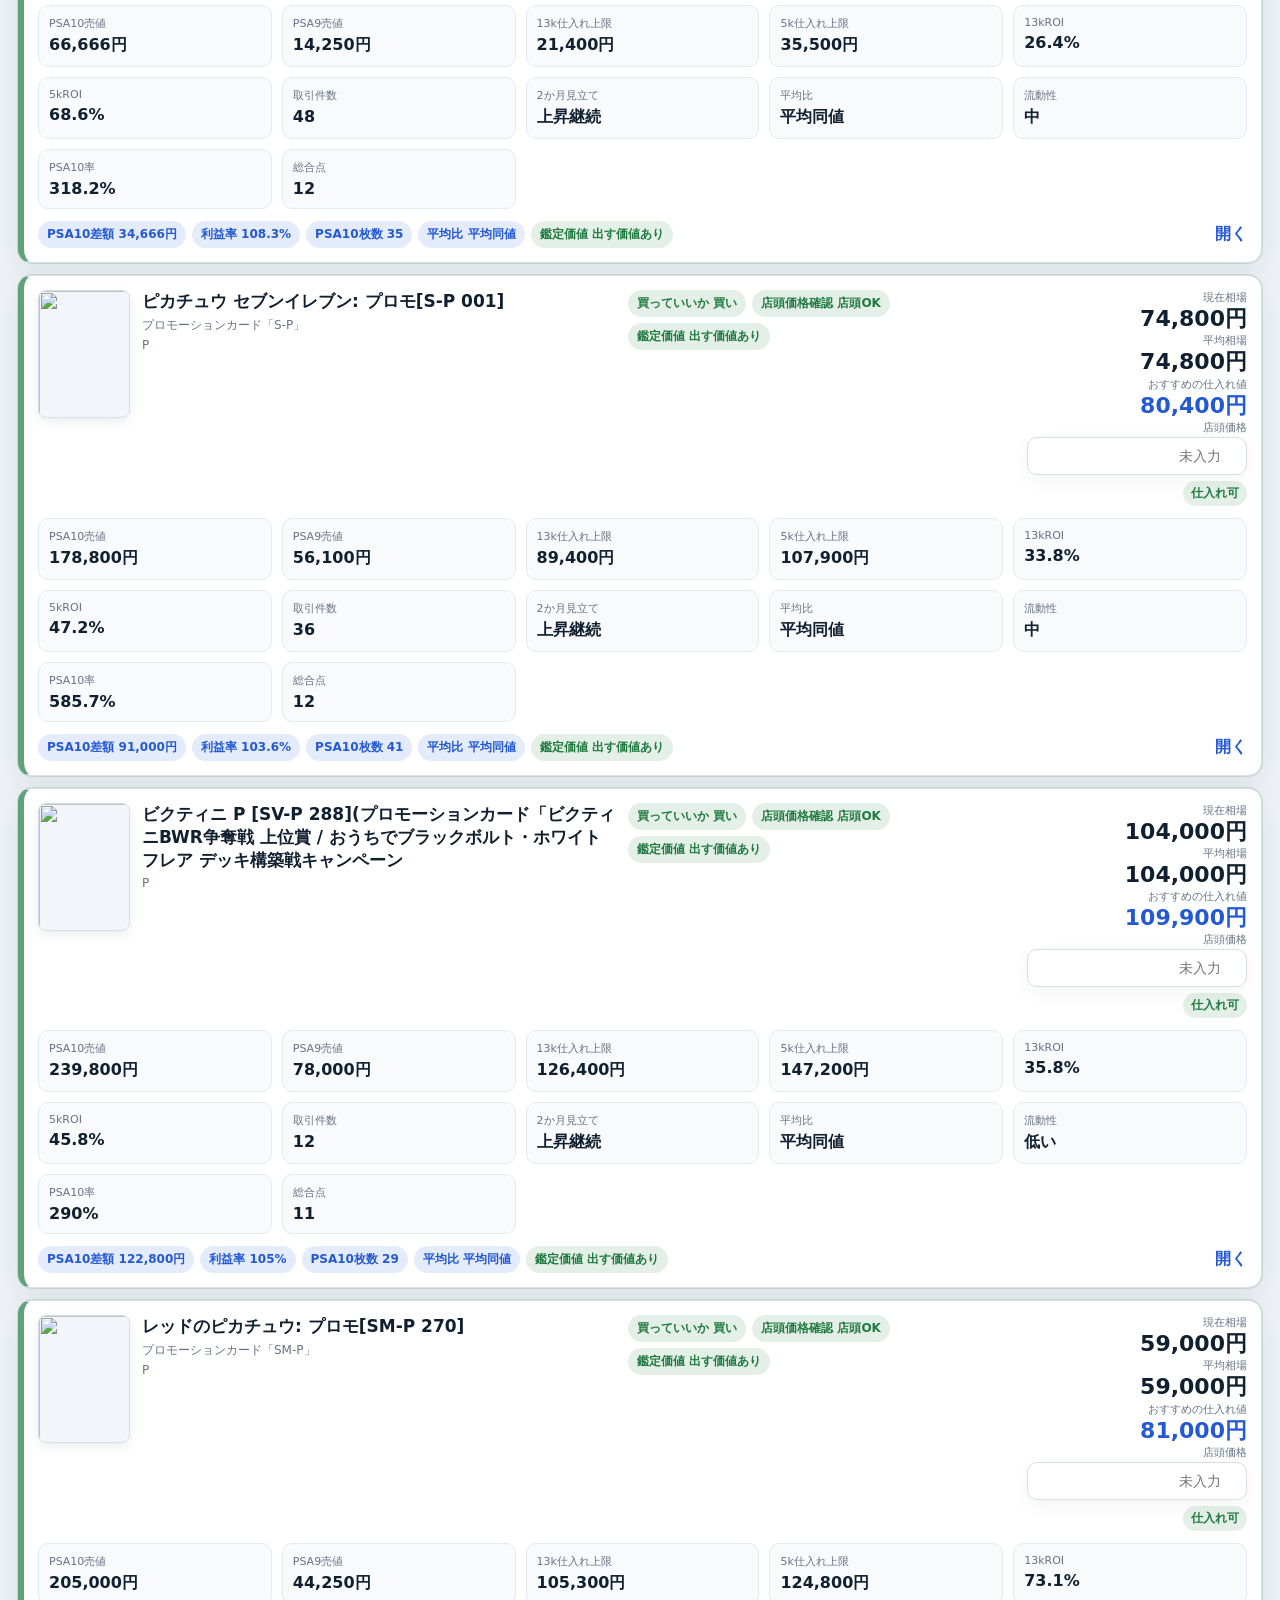
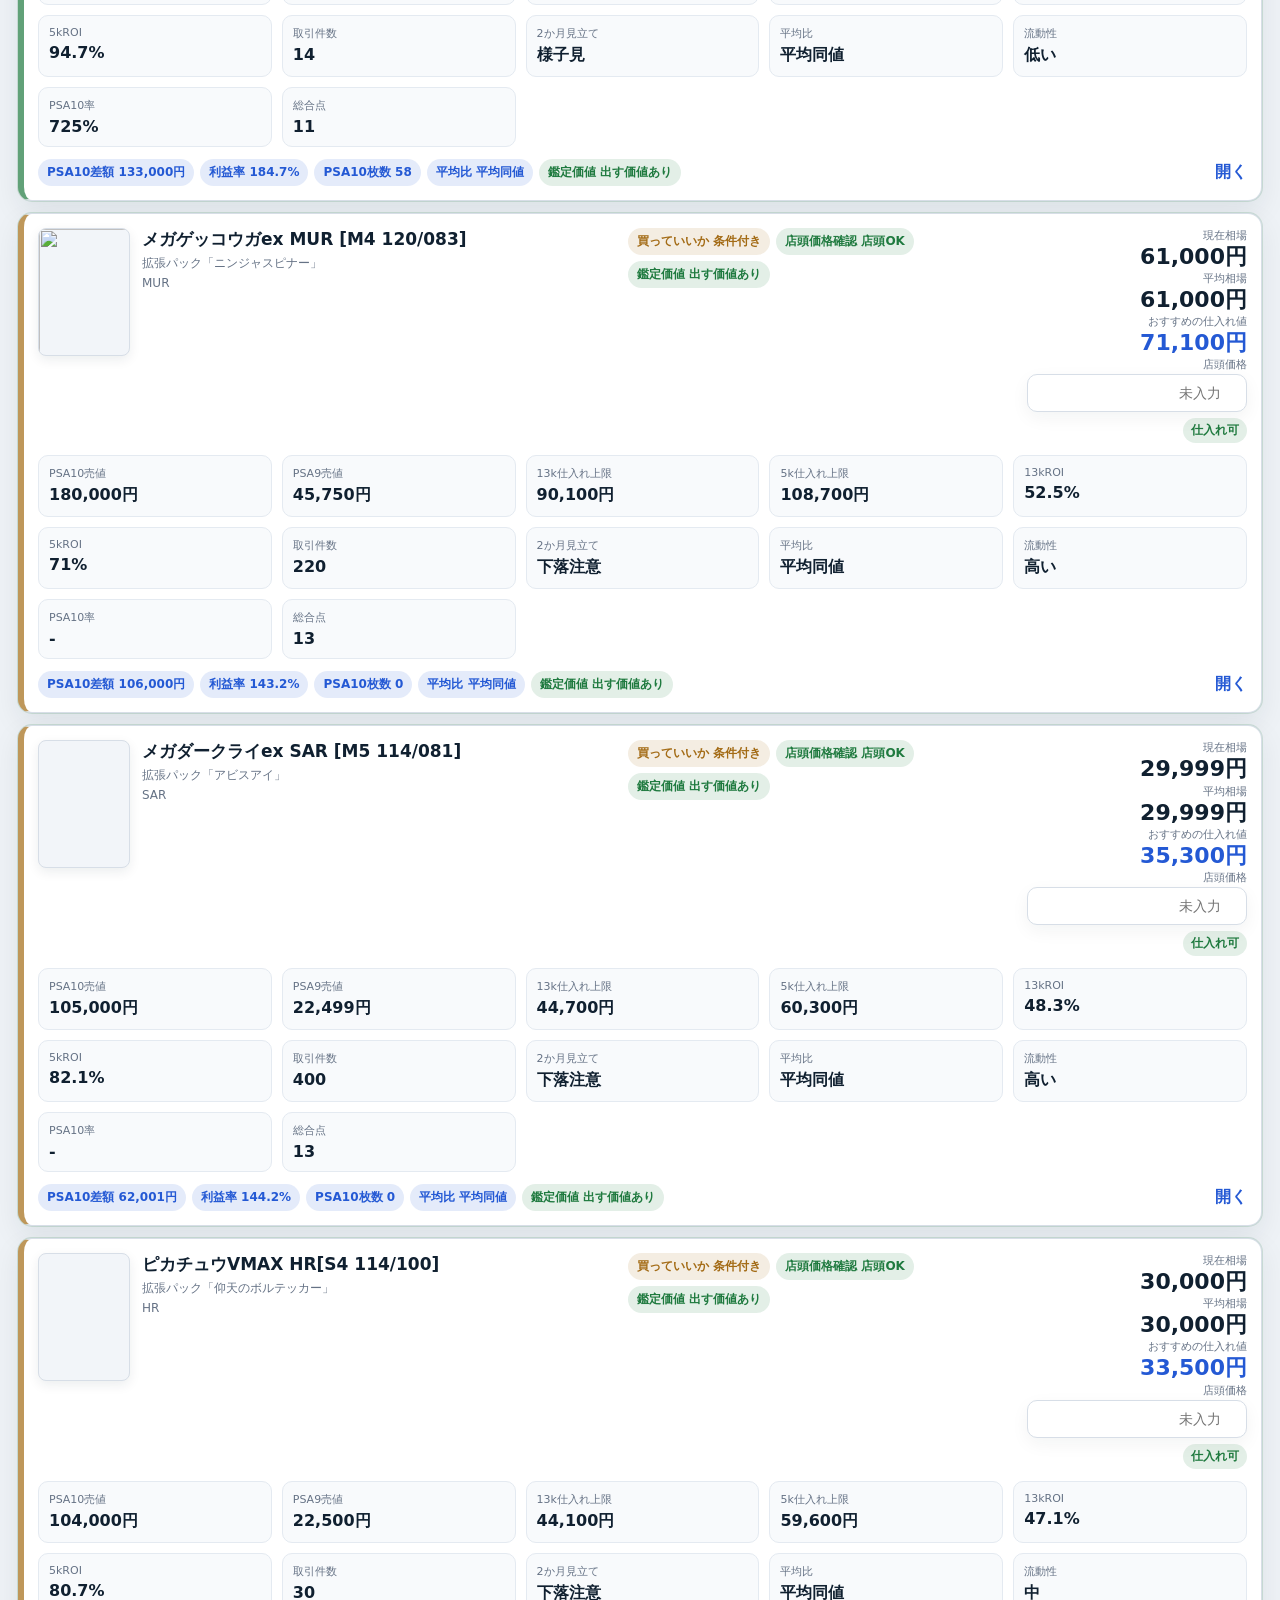
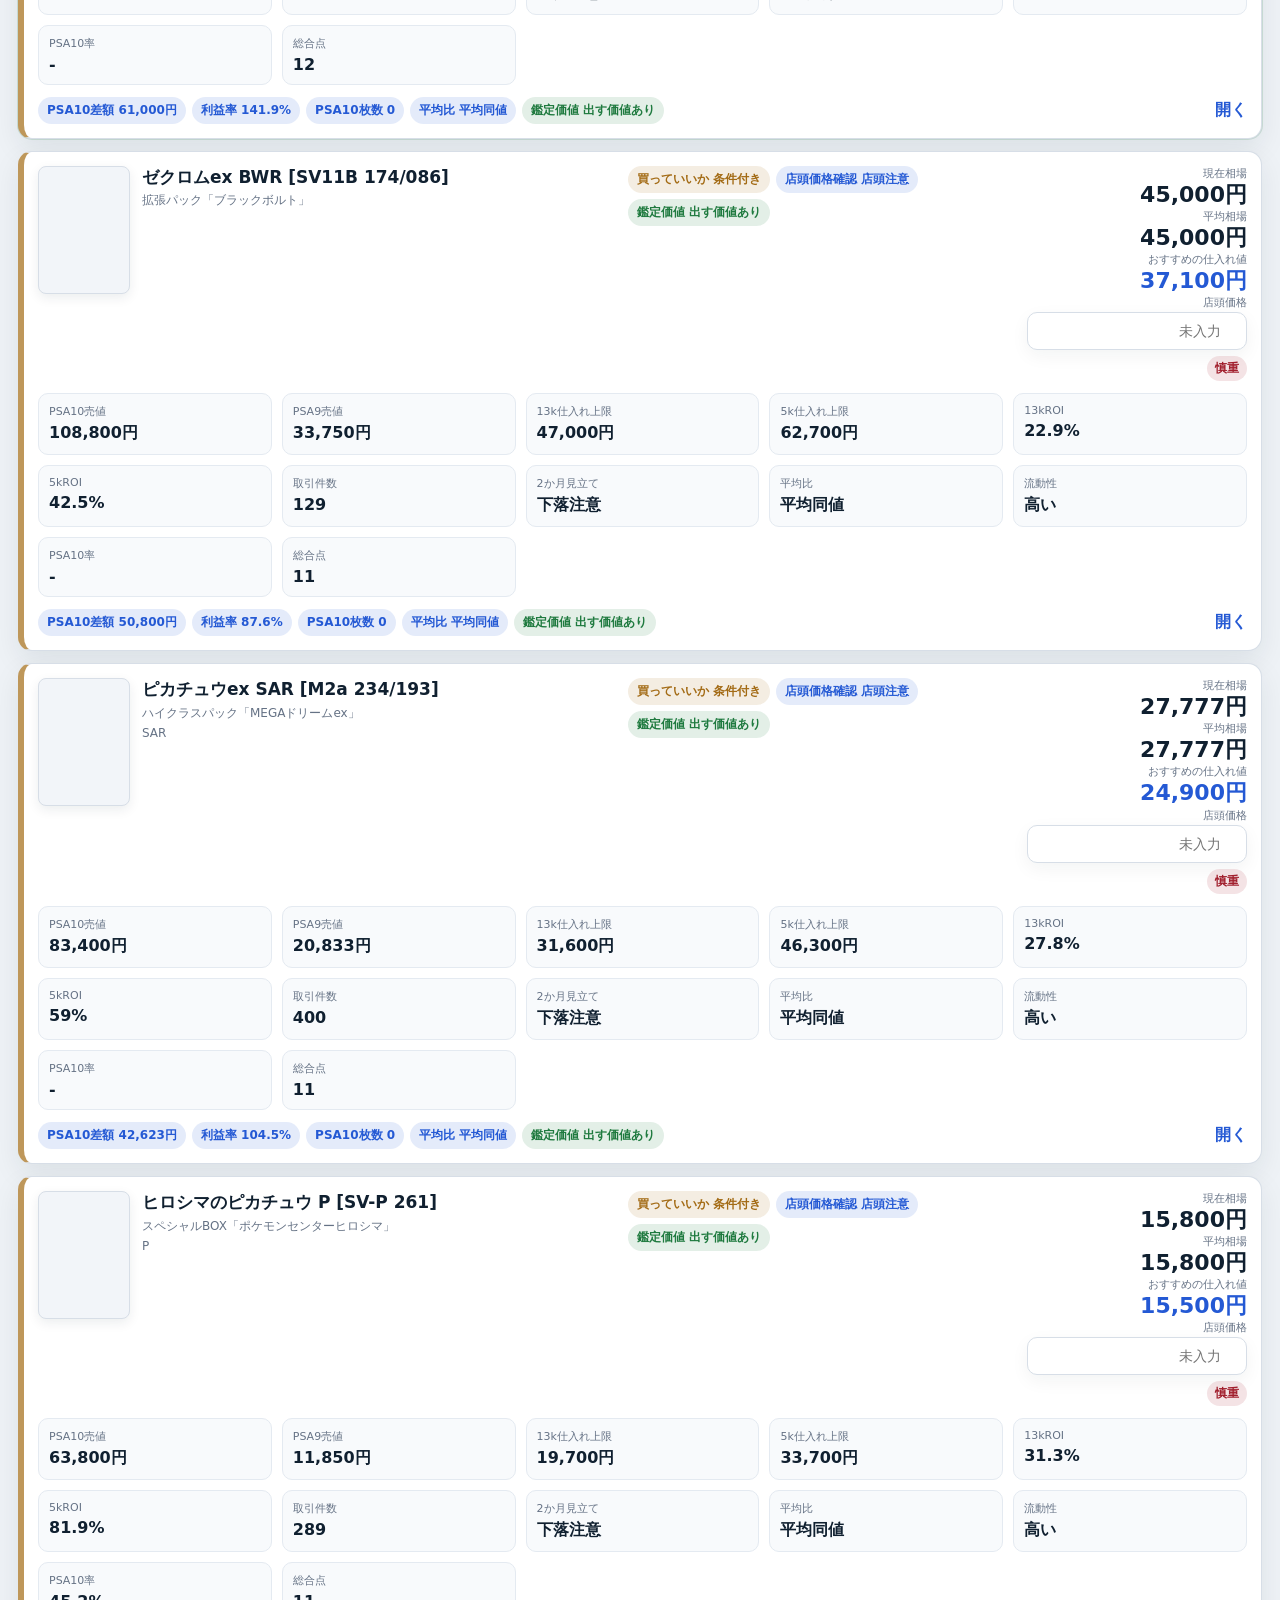
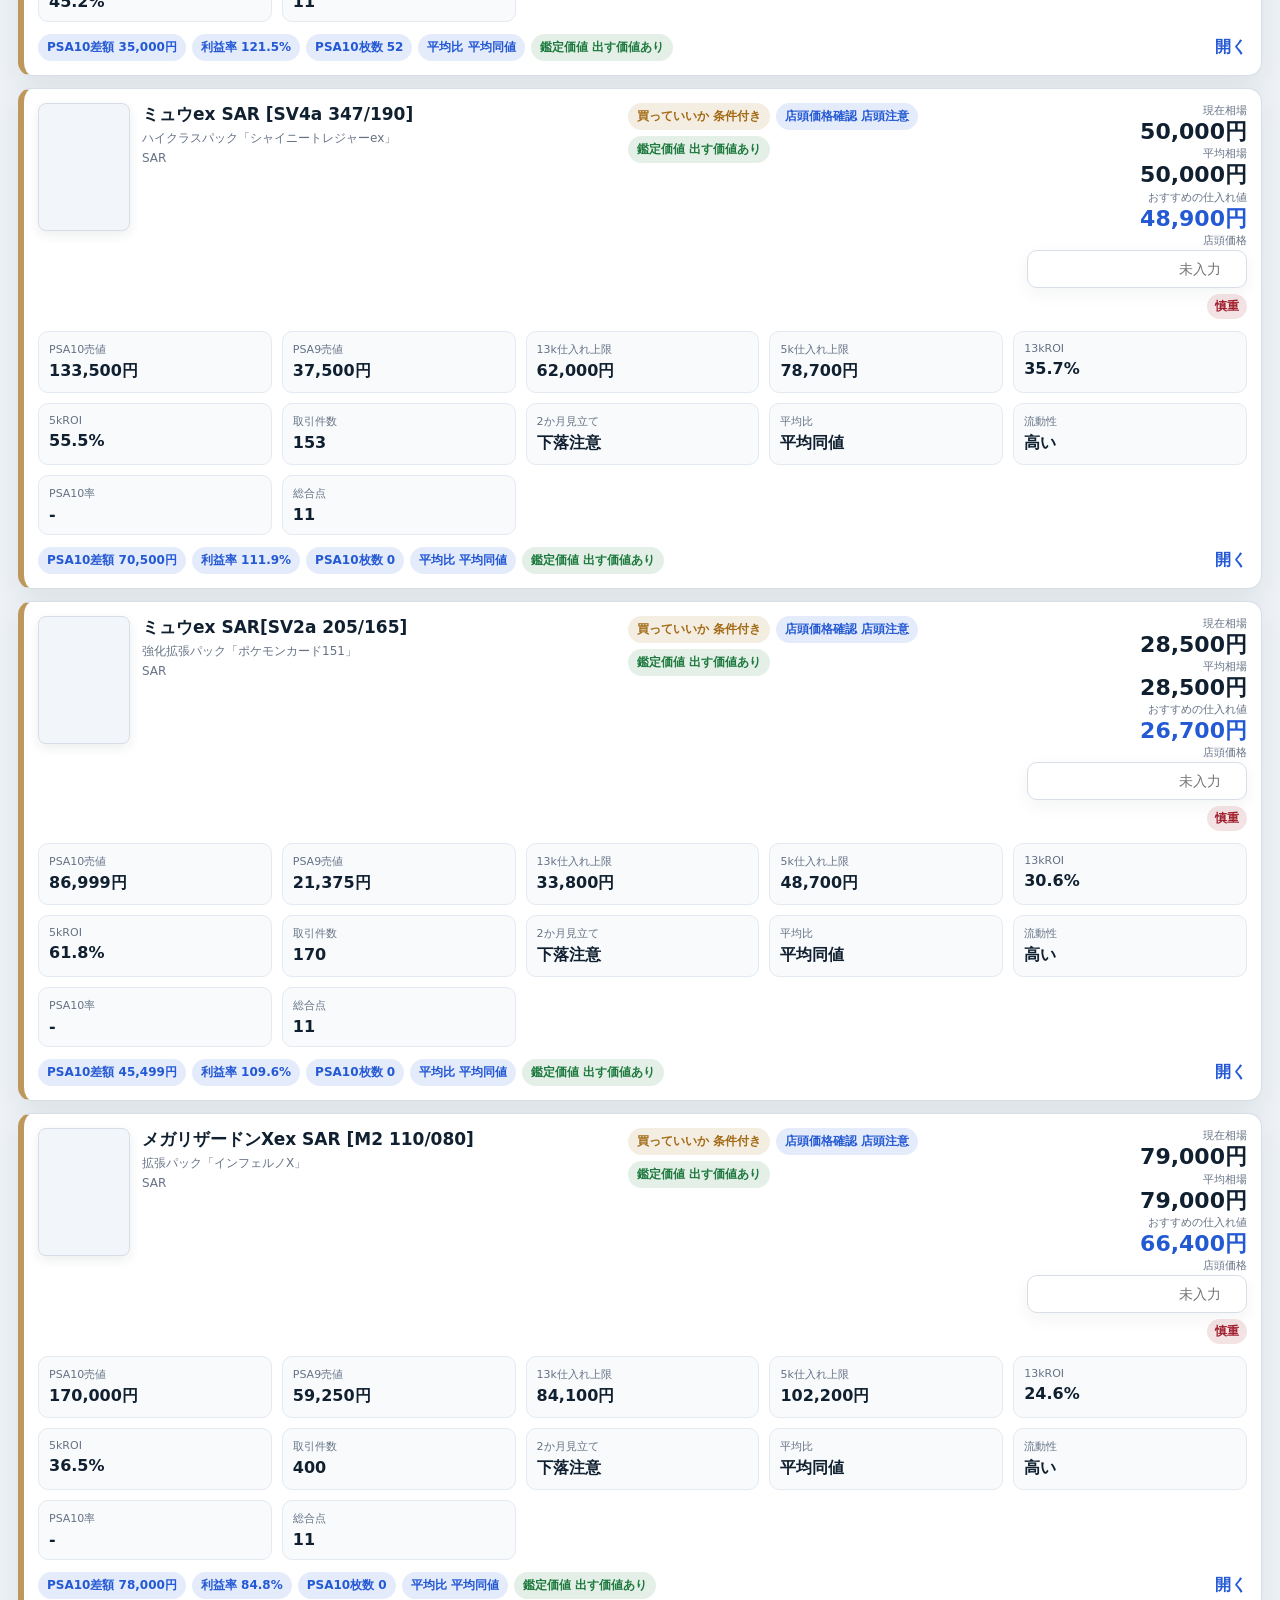
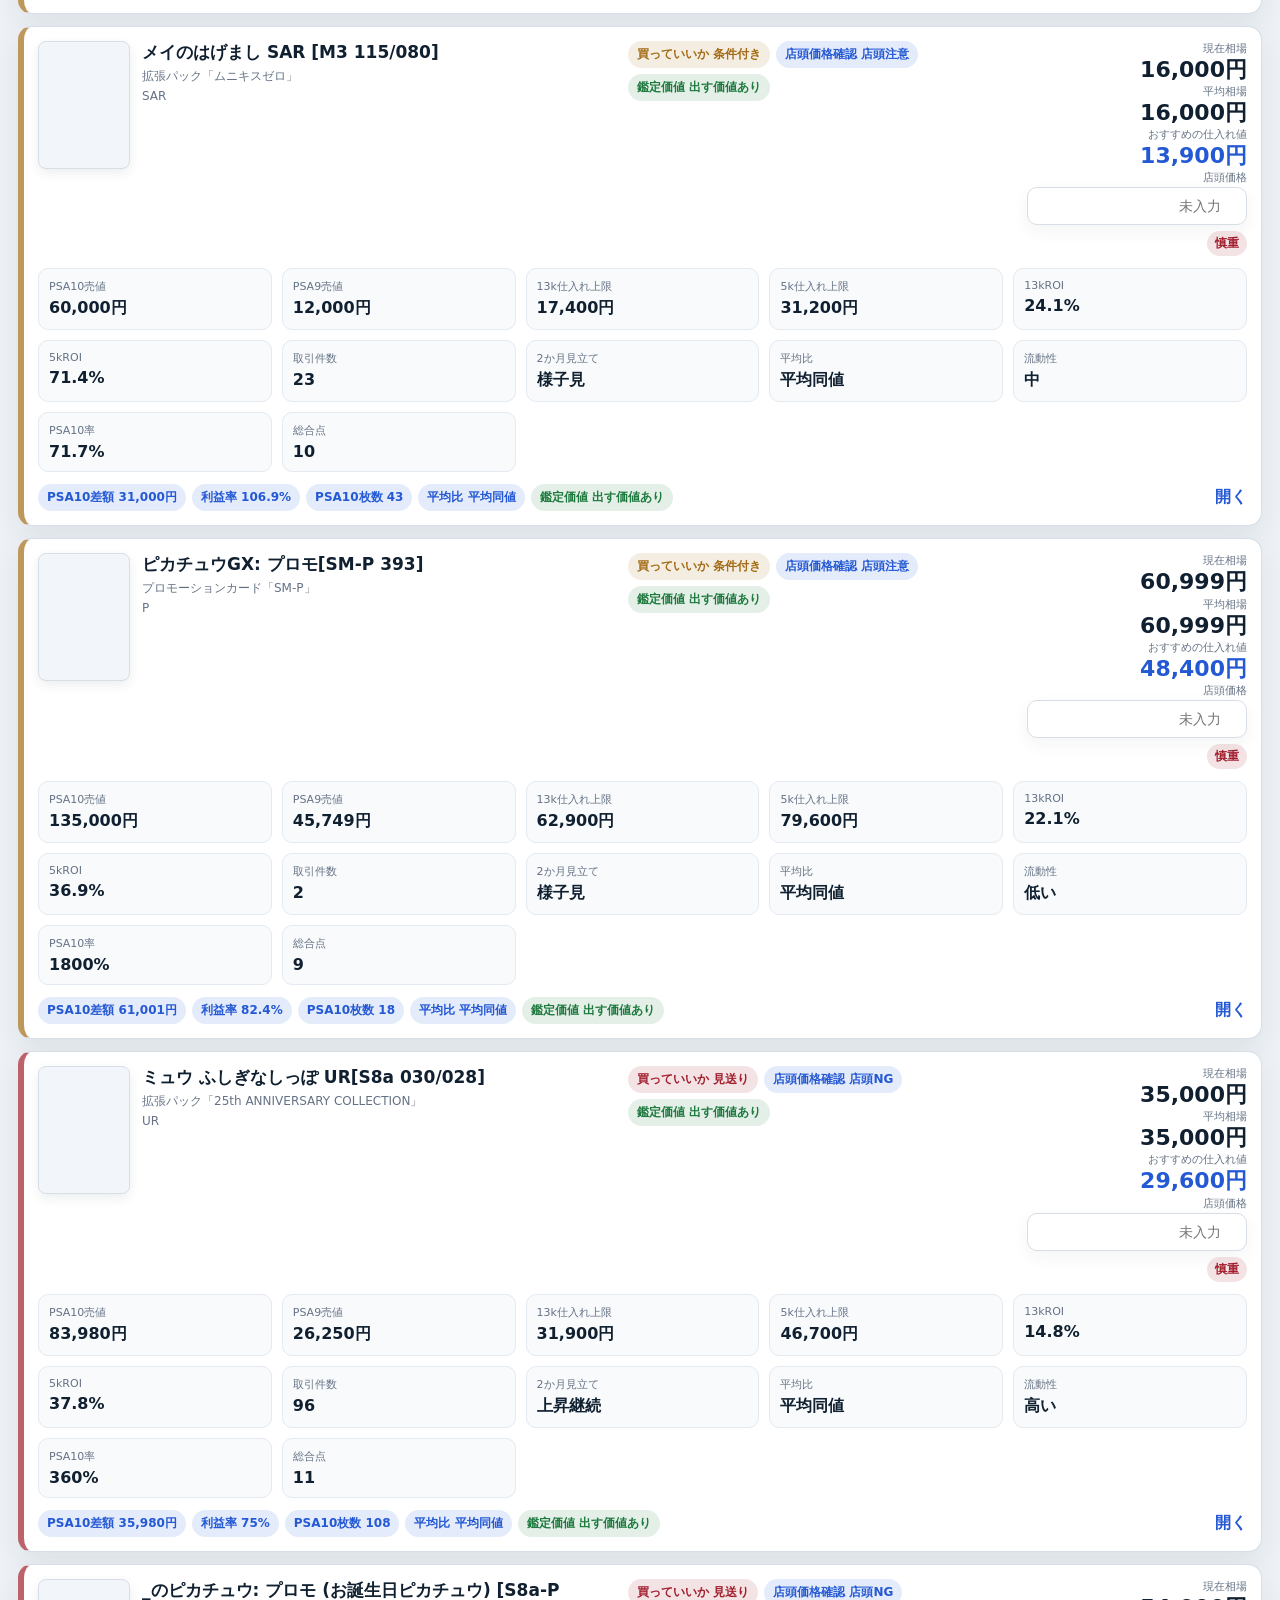
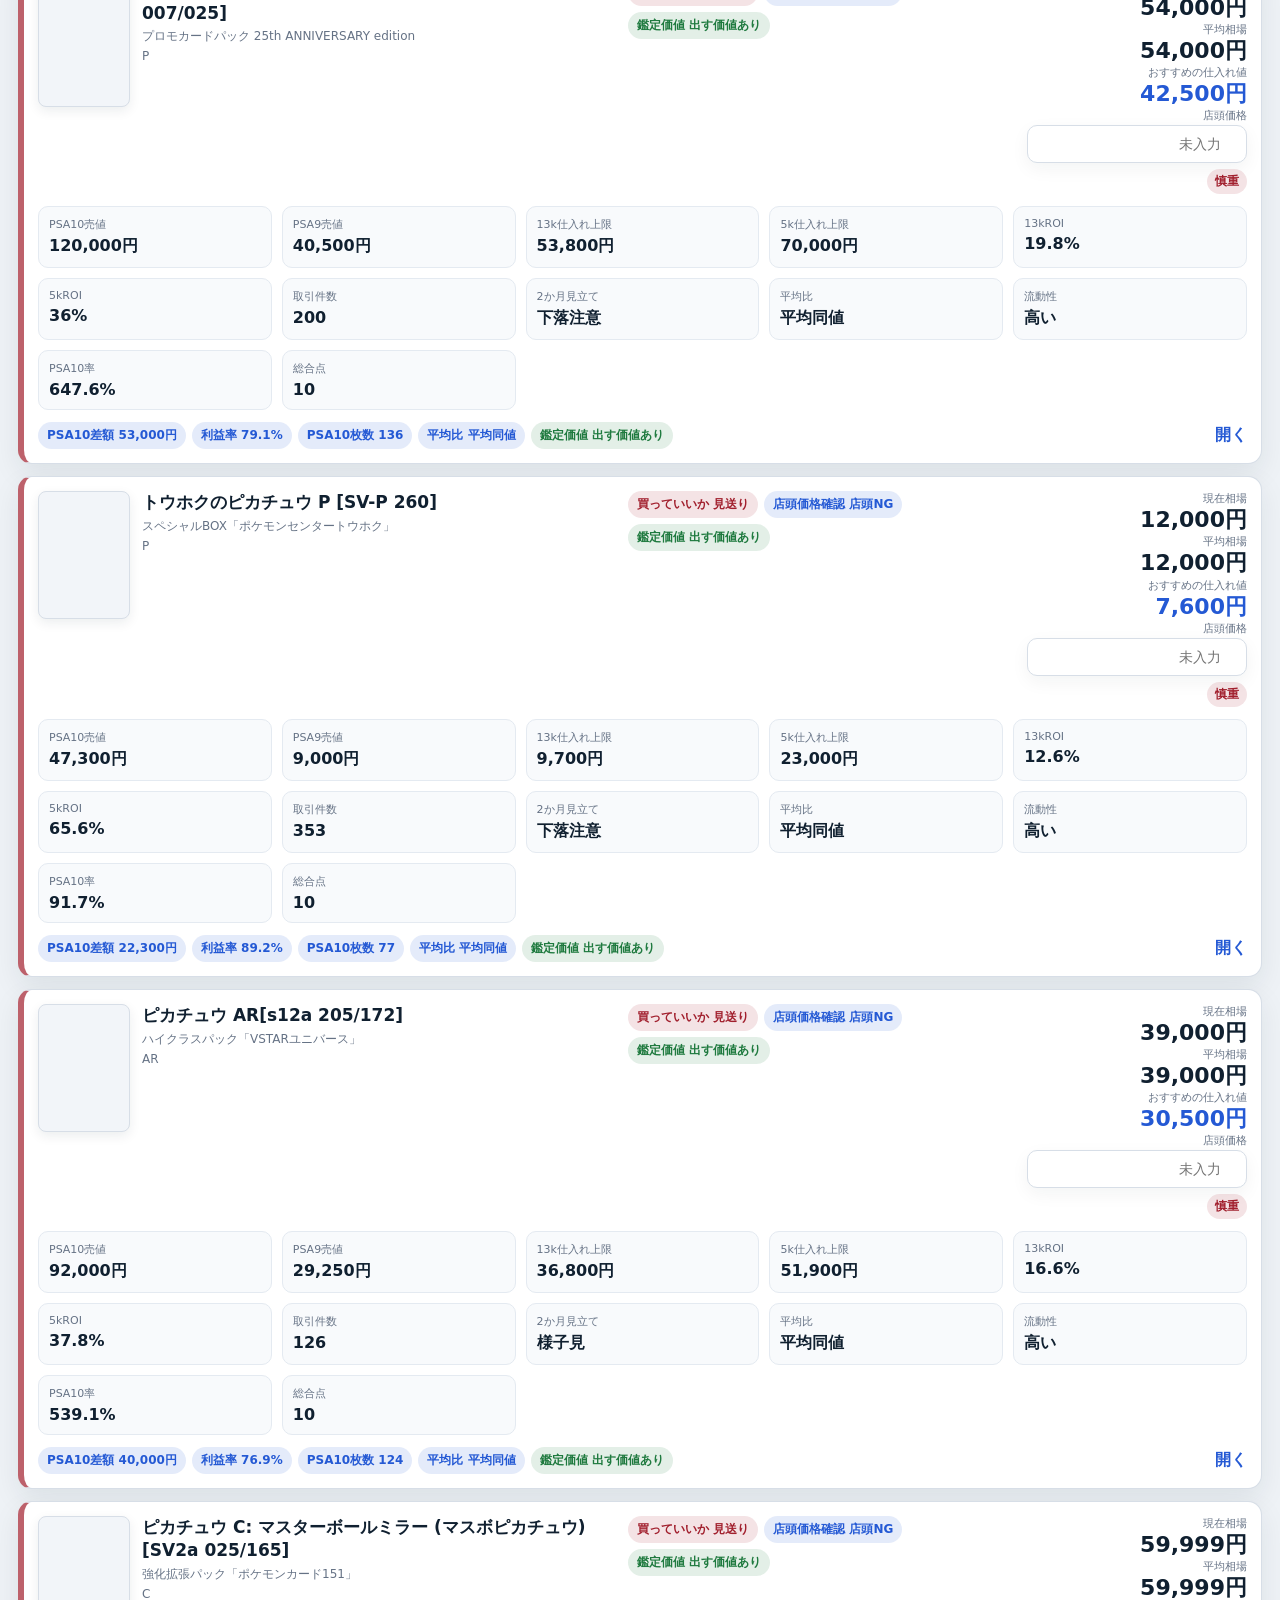
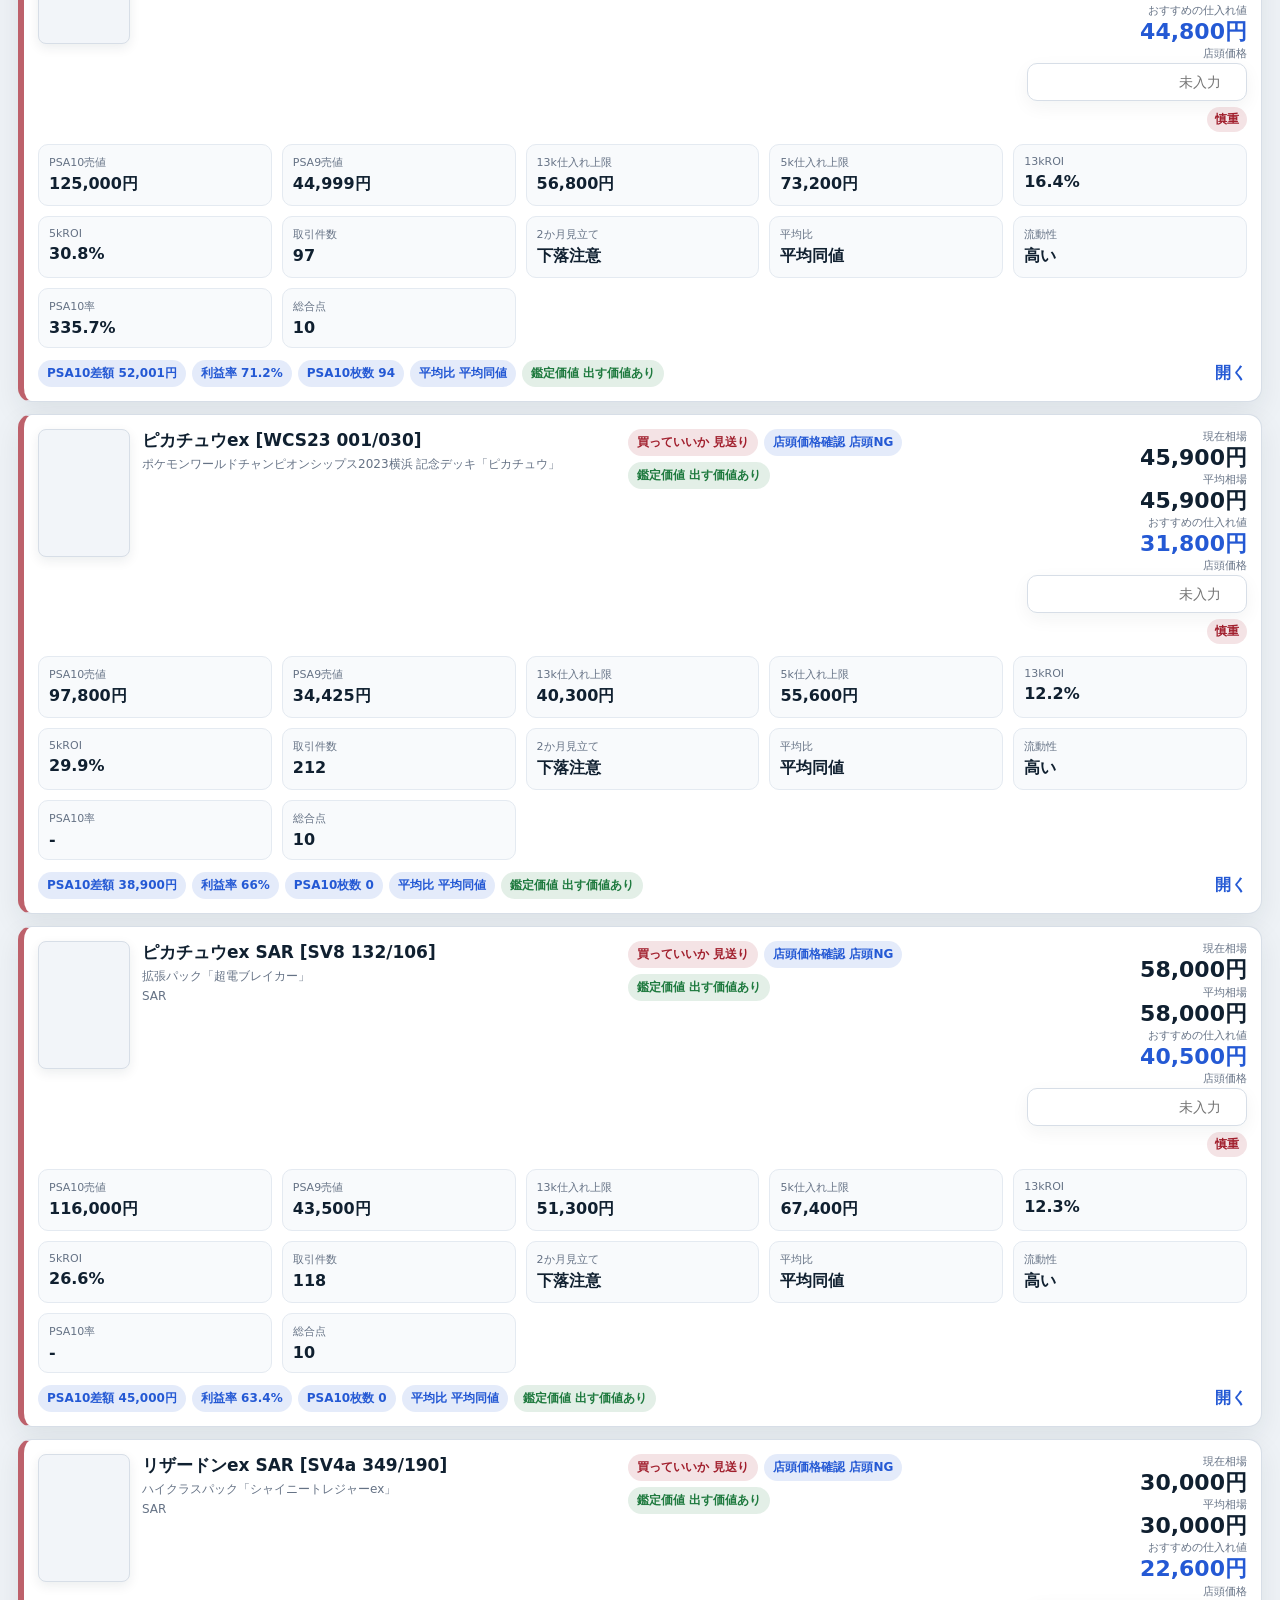
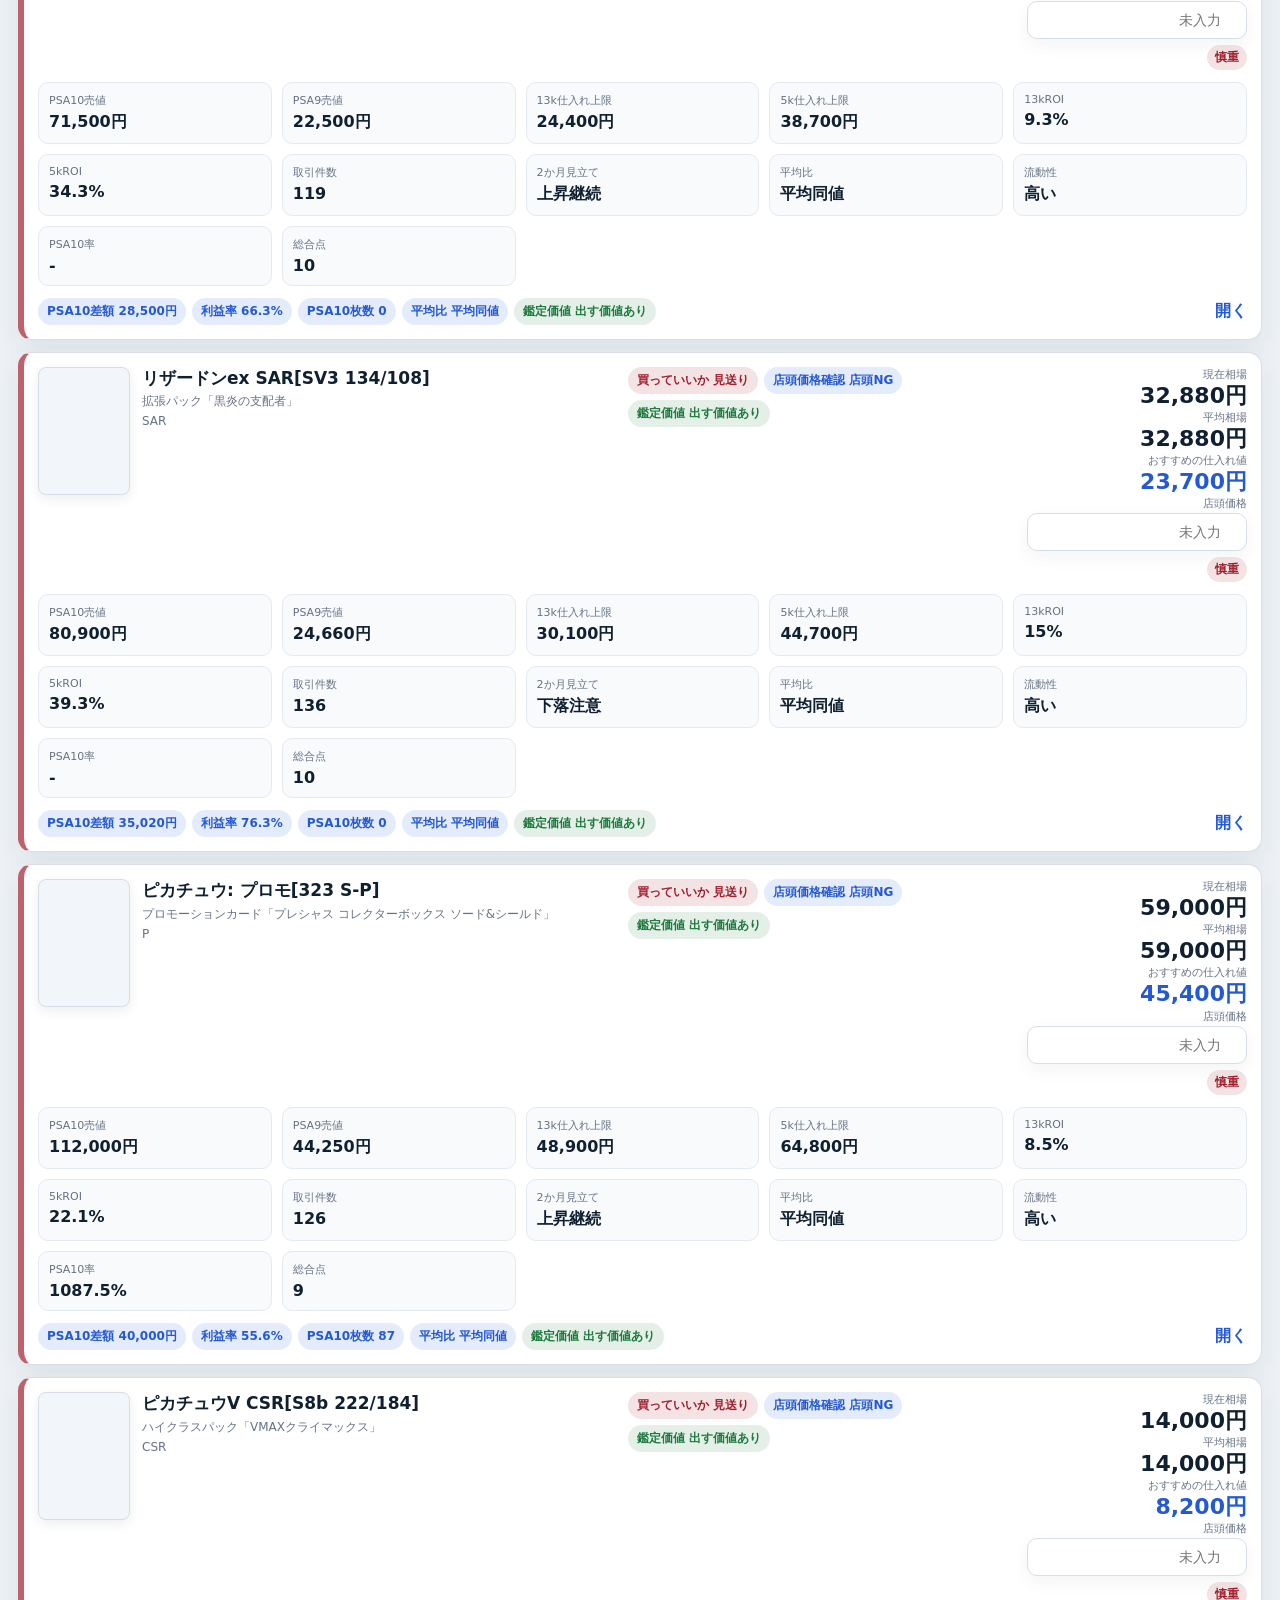
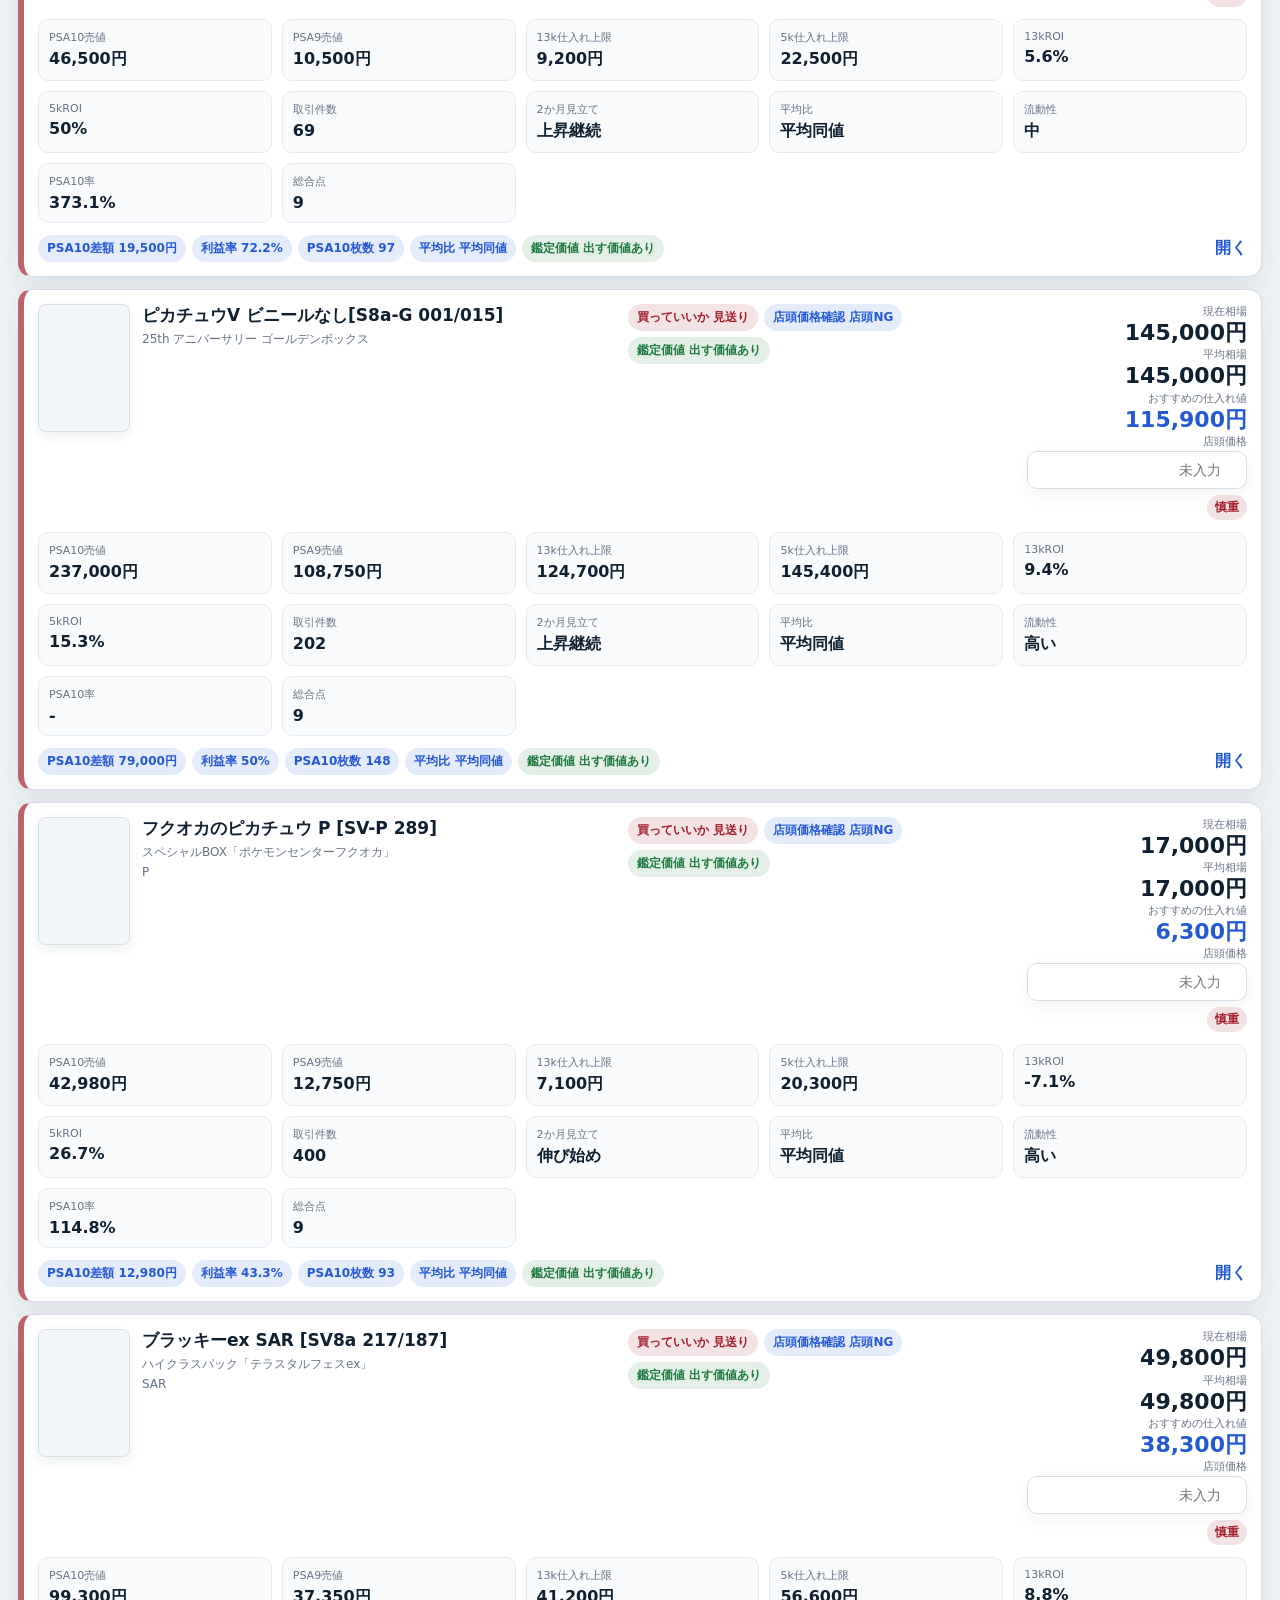
==== commit 80f5a359: "Add files via upload" ====
--- a/index.html
+++ b/index.html
@@ -3,7 +3,7 @@
 <head>
   <meta charset="utf-8" />
   <meta name="viewport" content="width=device-width, initial-scale=1" />
-  <meta http-equiv="refresh" content="0; url=site/index.html?v=20260711" />
+  <meta http-equiv="refresh" content="0; url=site/index.html?v=20260711-2" />
   <title>PSA仕入れ検索</title>
   <style>
     body {
@@ -21,6 +21,6 @@
   </style>
 </head>
 <body>
-  <p>移動しています。<a href="site/index.html?v=20260711">開けない場合はこちら</a></p>
+  <p>移動しています。<a href="site/index.html?v=20260711-2">開けない場合はこちら</a></p>
 </body>
 </html>
